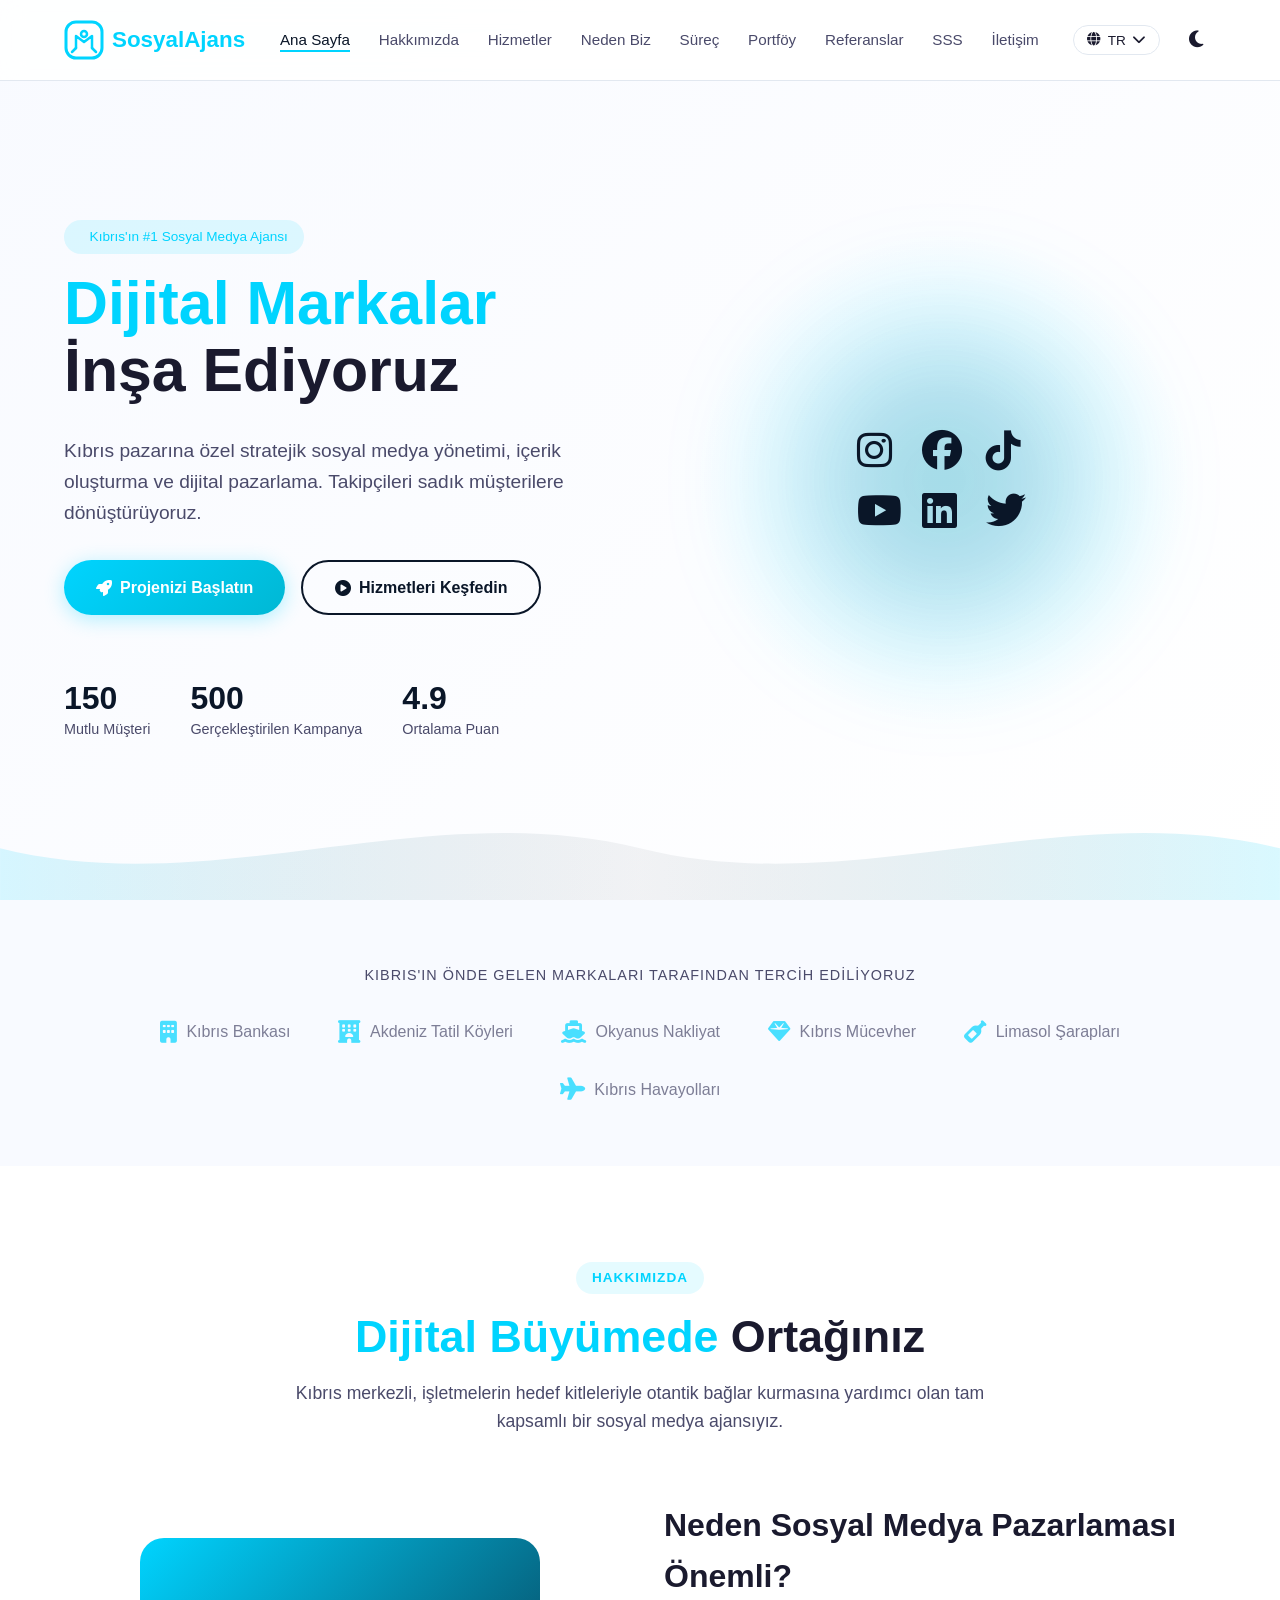
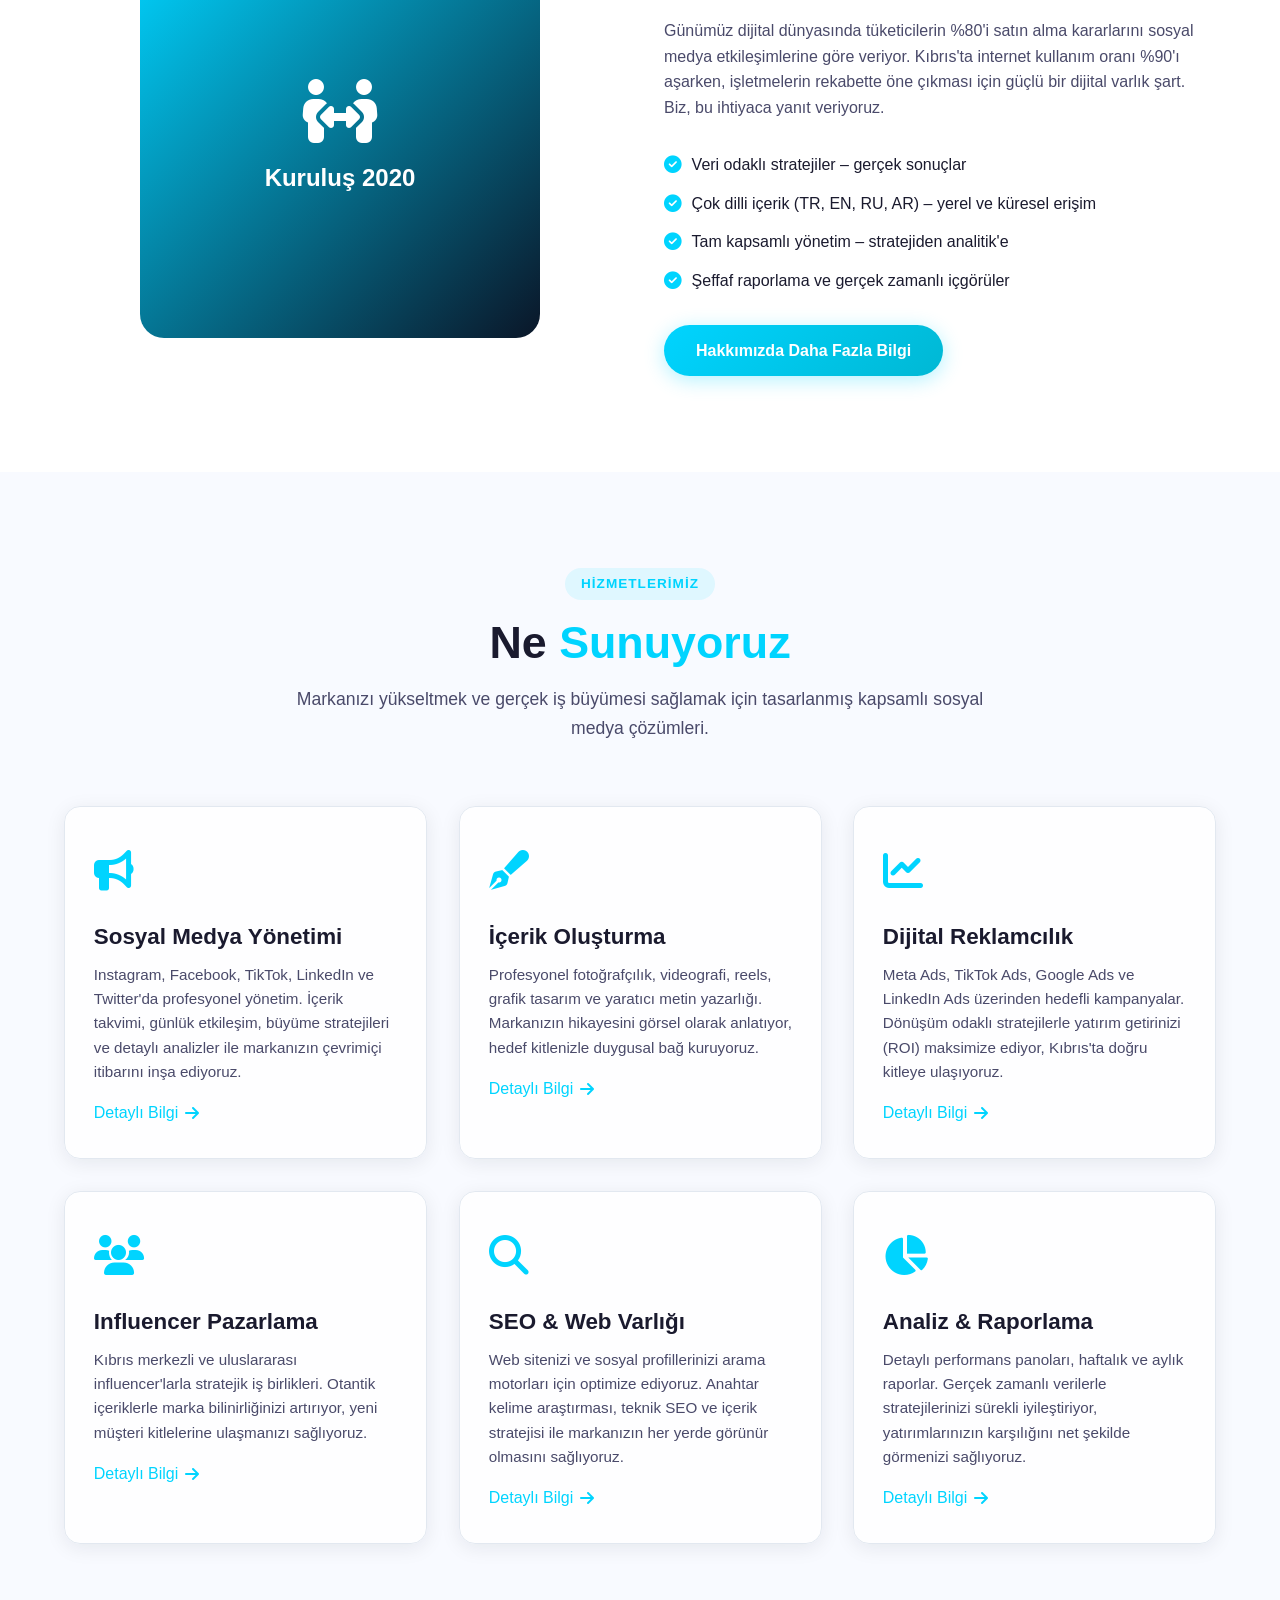
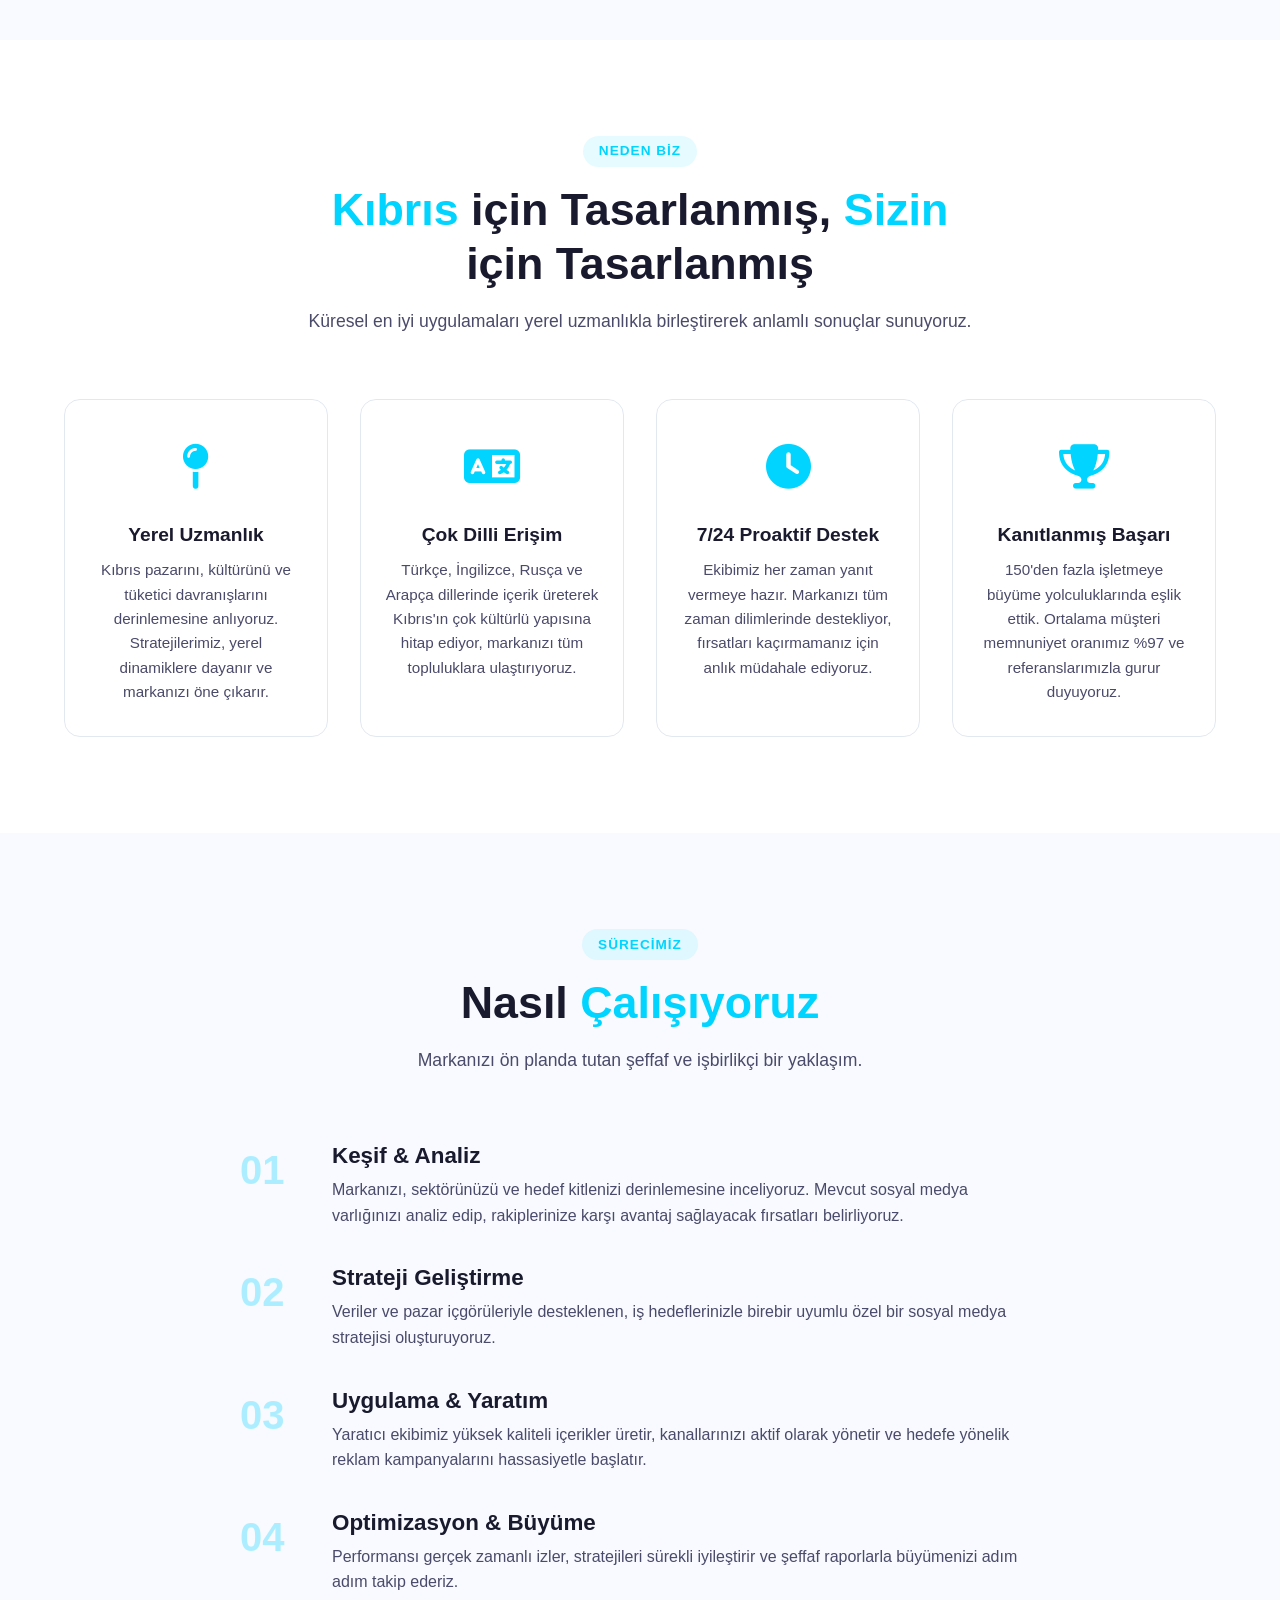
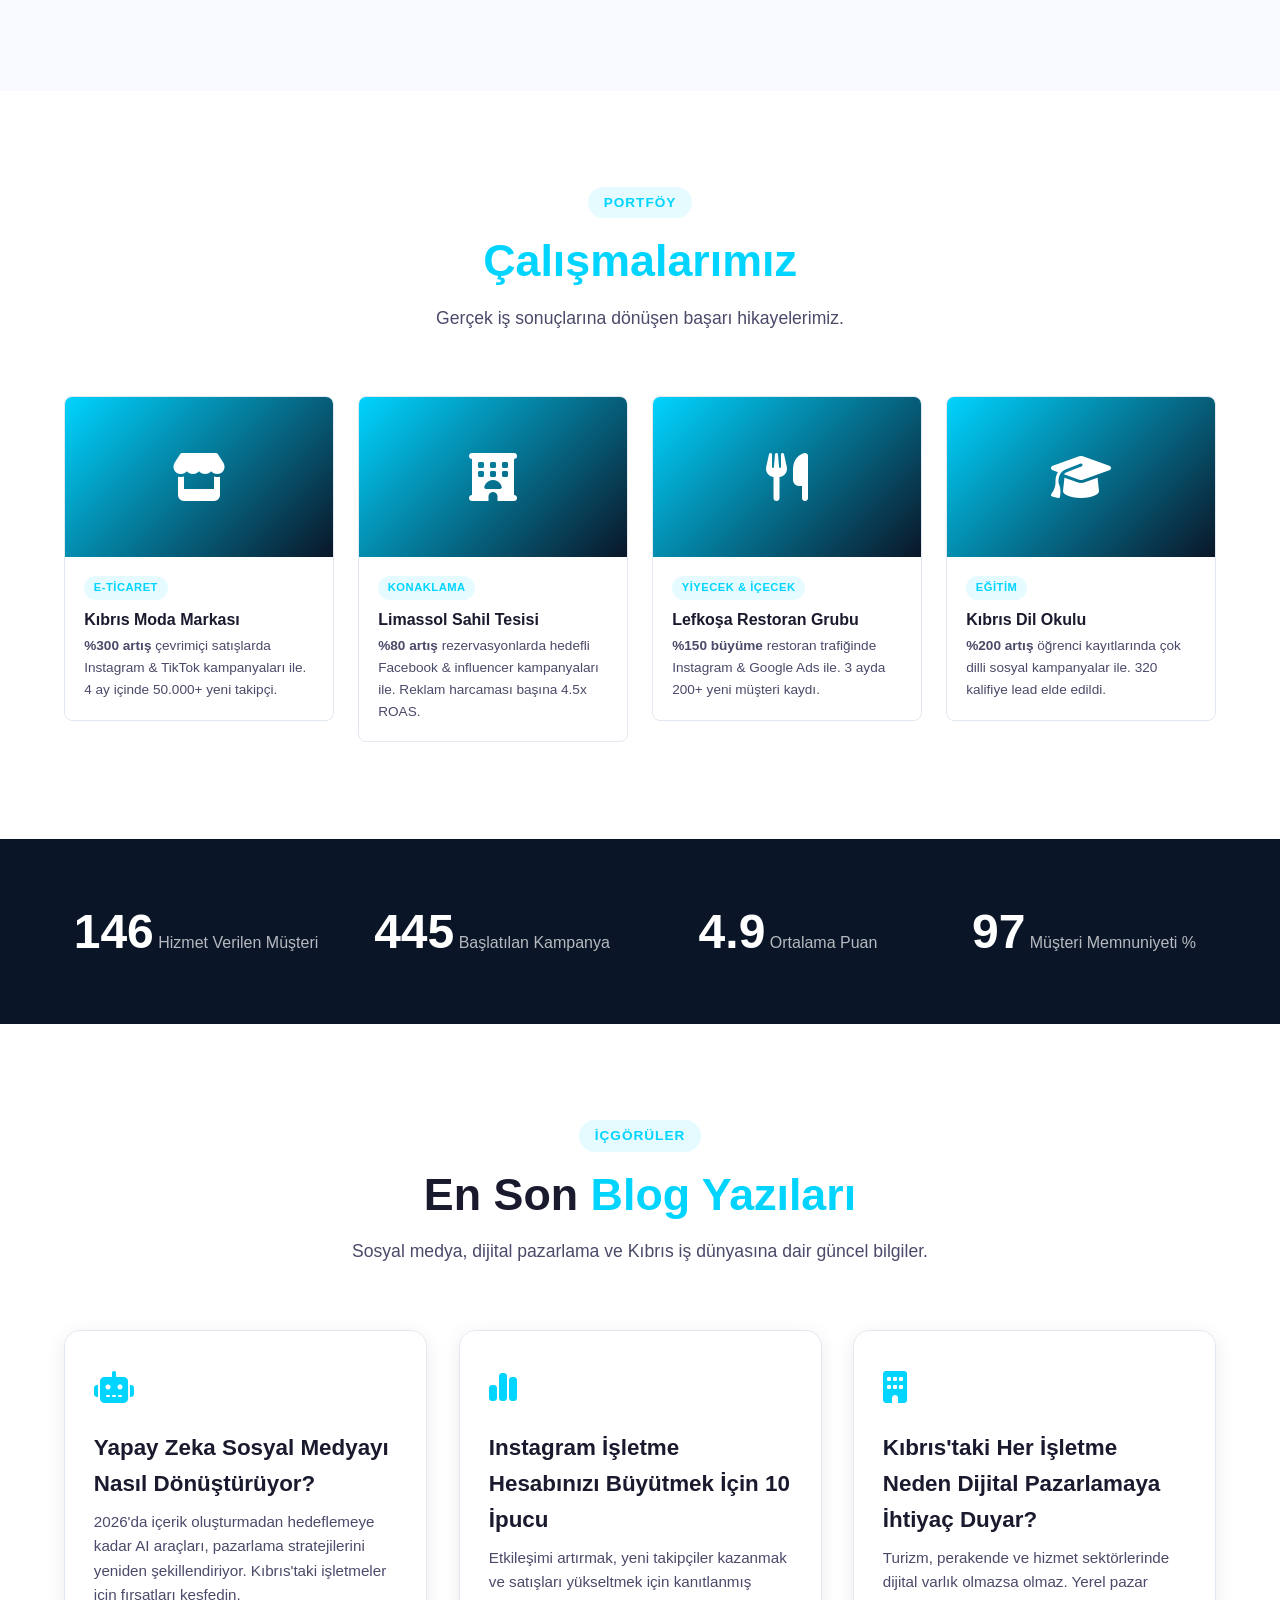
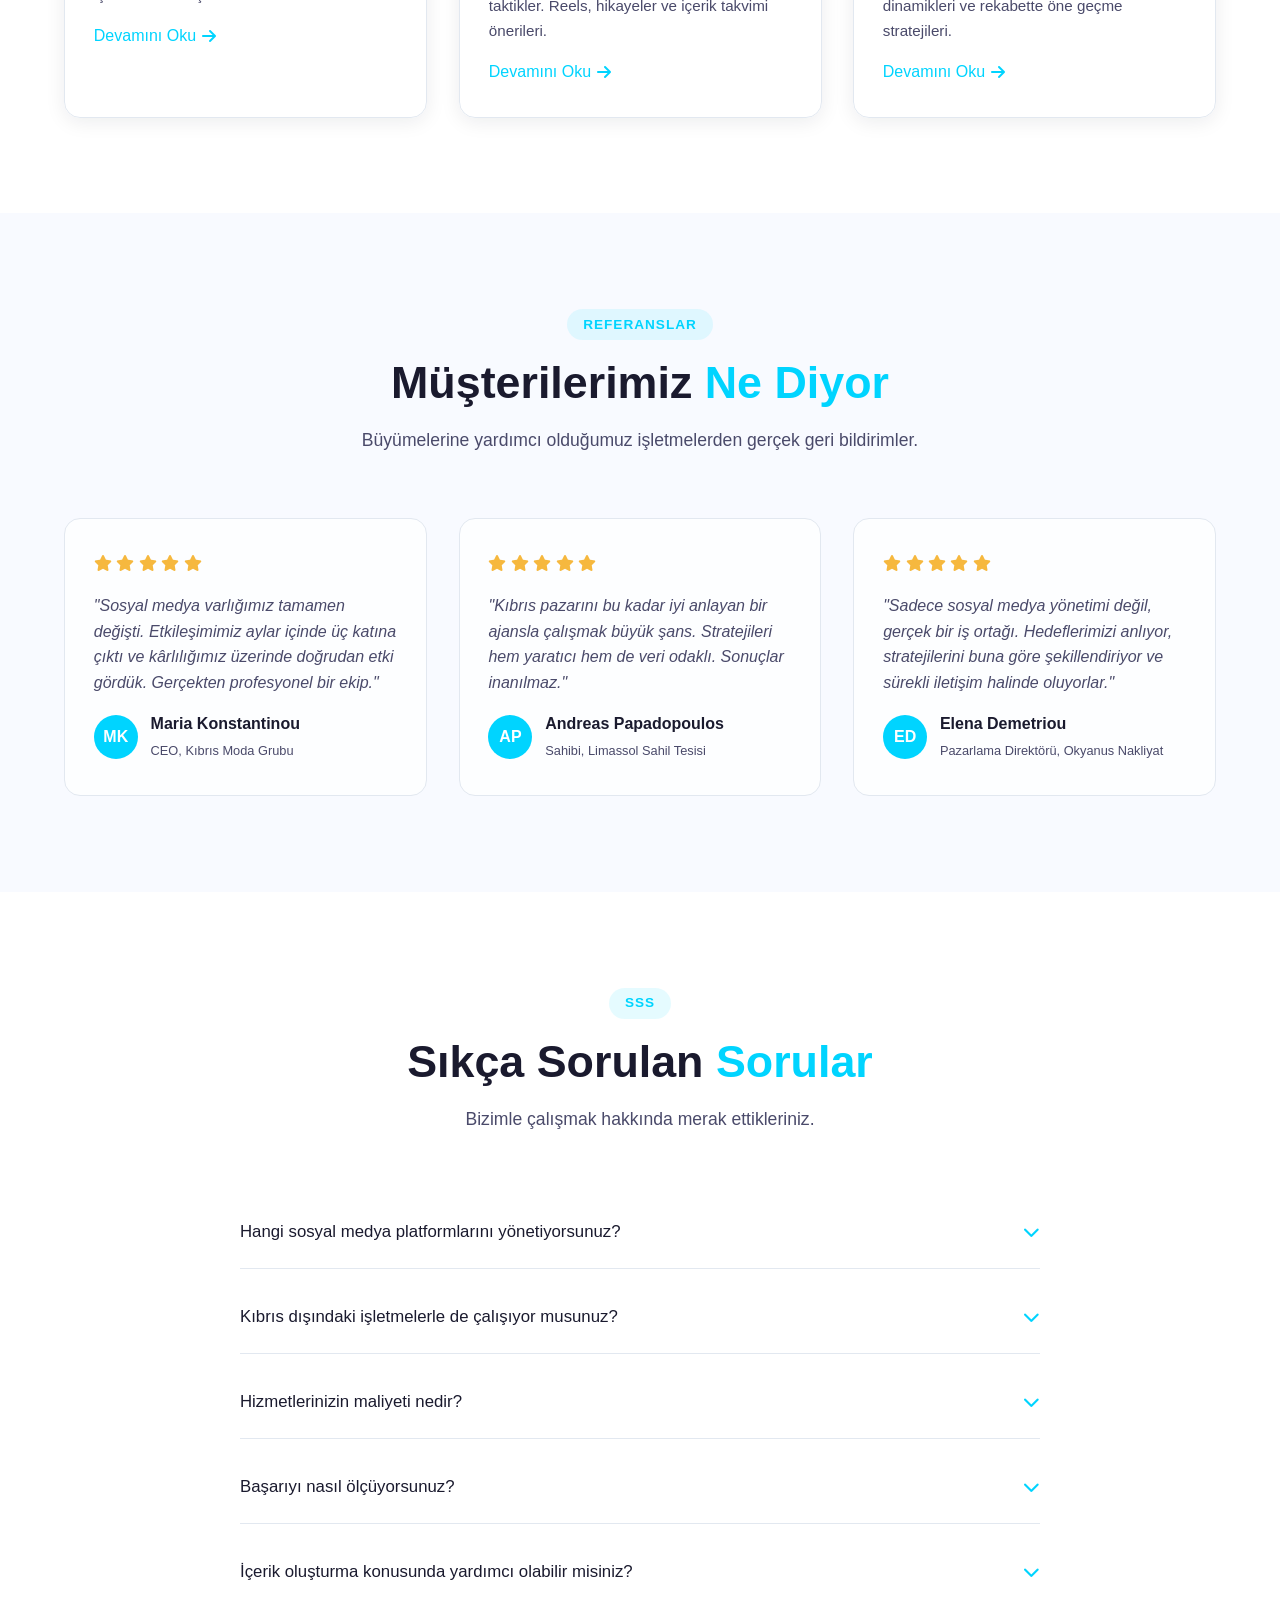
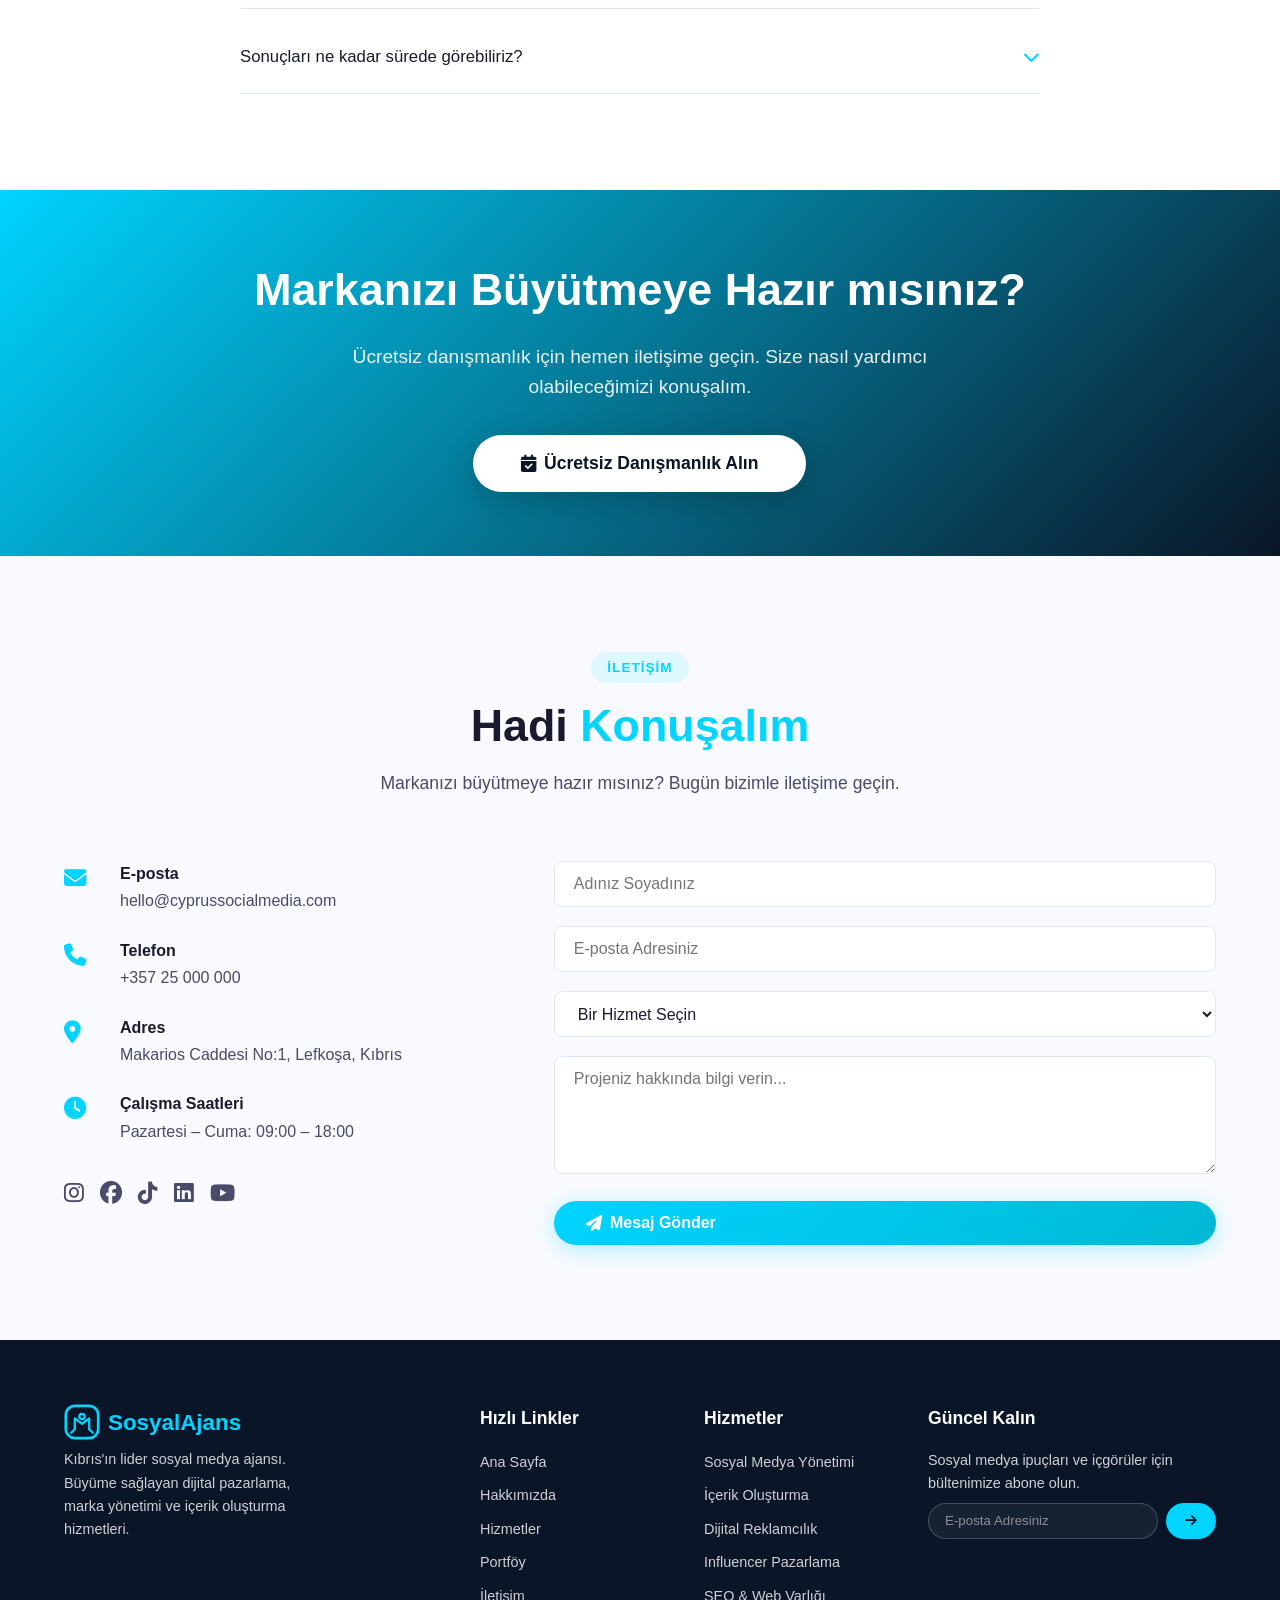
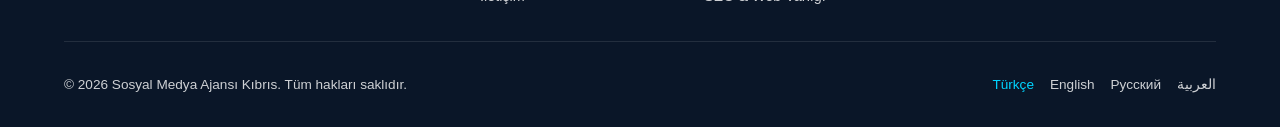
==== index.html @ d65f8348 "first commit" ====
<!DOCTYPE html>
<html lang="tr">

<head>
    <meta charset="UTF-8" />
    <meta name="viewport" content="width=device-width, initial-scale=1.0" />
    <title>Sosyal Medya Ajansı Kıbrıs | Dijital Pazarlama & Marka Yönetimi</title>
    <meta name="description"
        content="Kıbrıs'ın lider sosyal medya ajansı. Dijital pazarlama, marka yönetimi, içerik oluşturma ve sosyal medya yönetimi hizmetleriyle markanızı çevrimiçi büyütün." />
    <link rel="canonical" href="https://cyprussocialmedia.com/" />
    <link rel="alternate" hreflang="tr" href="https://cyprussocialmedia.com/" />
    <link rel="alternate" hreflang="en" href="https://cyprussocialmedia.com/en/" />
    <link rel="alternate" hreflang="ru" href="https://cyprussocialmedia.com/ru/" />
    <link rel="alternate" hreflang="ar" href="https://cyprussocialmedia.com/ar/" />
    <meta property="og:title" content="Sosyal Medya Ajansı Kıbrıs | Dijital Pazarlama & Marka Yönetimi" />
    <meta property="og:description"
        content="Kıbrıs'ın lider sosyal medya ajansı. Dijital pazarlama, marka yönetimi, içerik oluşturma ve sosyal medya yönetimi hizmetleri." />
    <meta property="og:type" content="website" />
    <meta name="robots" content="index, follow" />
    <link rel="icon" href="favicon.ico" type="image/x-icon" />

    <!-- Preload critical fonts -->
    <link rel="preload"
        href="https://fonts.googleapis.com/css2?family=Inter:opsz,wght@14..32,300;14..32,400;14..32,500;14..32,600;14..32,700;14..32,800&display=swap"
        as="style" />

    <!-- Critical inlined CSS (above‑the‑fold) -->
    <style>
        /* Critical styles for initial render */
        * {
            margin: 0;
            padding: 0;
            box-sizing: border-box;
        }

        html {
            scroll-behavior: smooth;
        }

        body {
            font-family: 'Inter', -apple-system, BlinkMacSystemFont, 'Segoe UI', Roboto, sans-serif;
            background-color: #ffffff;
            color: #1a1a2e;
            line-height: 1.6;
            transition: background-color 0.3s ease, color 0.3s ease;
        }

        .container {
            max-width: 1200px;
            margin: 0 auto;
            padding: 0 1.5rem;
        }

        .navbar {
            position: fixed;
            top: 0;
            left: 0;
            width: 100%;
            z-index: 1000;
            background: rgba(255, 255, 255, 0.85);
            backdrop-filter: blur(12px);
            -webkit-backdrop-filter: blur(12px);
            border-bottom: 1px solid #e2e8f0;
            transition: all 0.3s ease;
        }

        .navbar-container {
            display: flex;
            justify-content: space-between;
            align-items: center;
            height: 80px;
        }

        .logo {
            display: flex;
            align-items: center;
            gap: 0.5rem;
            font-weight: 700;
            font-size: 1.4rem;
            text-decoration: none;
            color: #0a1628;
        }

        .logo span {
            color: #00d4ff;
        }

        .sr-only {
            position: absolute;
            width: 1px;
            height: 1px;
            padding: 0;
            margin: -1px;
            overflow: hidden;
            clip: rect(0, 0, 0, 0);
            border: 0;
        }
    </style>

    <!-- Non‑critical CSS (loads asynchronously) -->
    <link rel="stylesheet" href="assets/css/variables.css" media="print" onload="this.media='all'" />
    <link rel="stylesheet" href="assets/css/style.css" media="print" onload="this.media='all'" />
    <link rel="stylesheet" href="assets/css/responsive.css" media="print" onload="this.media='all'" />
    <noscript>
        <link rel="stylesheet" href="assets/css/variables.css" />
        <link rel="stylesheet" href="assets/css/style.css" />
        <link rel="stylesheet" href="assets/css/responsive.css" />
    </noscript>

    <!-- Font Awesome 6 (non‑blocking) -->
    <link rel="stylesheet" href="https://cdnjs.cloudflare.com/ajax/libs/font-awesome/6.5.0/css/all.min.css"
        media="print" onload="this.media='all'" />
    <noscript>
        <link rel="stylesheet" href="https://cdnjs.cloudflare.com/ajax/libs/font-awesome/6.5.0/css/all.min.css" />
    </noscript>
</head>

<body>

    <!-- ===== NAVBAR ===== -->
    <header class="navbar" id="navbar" role="navigation" aria-label="Ana navigasyon">
        <div class="container navbar-container">
            <a href="/" class="logo" aria-label="Sosyal Medya Ajansı Kıbrıs">
                <svg width="40" height="40" viewBox="0 0 40 40" fill="none" xmlns="http://www.w3.org/2000/svg">
                    <rect x="2" y="2" width="36" height="36" rx="10" stroke="#00d4ff" stroke-width="3" />
                    <path d="M12 28V16L20 22L28 16V28" stroke="#00d4ff" stroke-width="2.5" stroke-linecap="round"
                        stroke-linejoin="round" />
                    <circle cx="20" cy="14" r="3" stroke="#00d4ff" stroke-width="2.5" />
                    <path d="M28 28L32 32M12 28L8 32" stroke="#00d4ff" stroke-width="2.5" stroke-linecap="round" />
                </svg>
                <span>Sosyal<span>Ajans</span></span>
            </a>

            <nav class="nav-menu" id="navMenu" aria-label="Ana menü">
                <ul class="nav-links">
                    <li><a href="#hero" class="active">Ana Sayfa</a></li>
                    <li><a href="#about">Hakkımızda</a></li>
                    <li><a href="#services">Hizmetler</a></li>
                    <li><a href="#why-us">Neden Biz</a></li>
                    <li><a href="#process">Süreç</a></li>
                    <li><a href="#portfolio">Portföy</a></li>
                    <li><a href="#testimonials">Referanslar</a></li>
                    <li><a href="#faq">SSS</a></li>
                    <li><a href="#contact">İletişim</a></li>
                </ul>
            </nav>

            <div class="nav-actions">
                <div class="lang-switcher">
                    <button class="lang-btn" id="langBtn" aria-label="Dili değiştir">
                        <i class="fas fa-globe"></i>
                        <span>TR</span>
                        <i class="fas fa-chevron-down"></i>
                        <span class="sr-only">Dili değiştir</span>
                    </button>
                    <ul class="lang-dropdown" id="langDropdown">
                        <li><a href="/" hreflang="tr" class="active-lang">Türkçe</a></li>
                        <li><a href="/en/" hreflang="en">English</a></li>
                        <li><a href="/ru/" hreflang="ru">Русский</a></li>
                        <li><a href="/ar/" hreflang="ar">العربية</a></li>
                    </ul>
                </div>

                <button class="theme-toggle" id="themeToggle" aria-label="Koyu/açık tema değiştir">
                    <i class="fas fa-moon"></i>
                    <span class="sr-only">Tema değiştir</span>
                </button>

                <!-- Mobile toggle with hidden accessible label -->
                <button class="mobile-toggle" id="mobileToggle" aria-label="Mobil menüyü aç/kapat"
                    aria-expanded="false">
                    <span class="bar"></span>
                    <span class="bar"></span>
                    <span class="bar"></span>
                    <span class="sr-only">Menü</span>
                    <span
                        style="position:absolute;width:1px;height:1px;padding:0;margin:-1px;overflow:hidden;clip:rect(0,0,0,0);border:0;">Menüyü
                        aç/kapat</span>
                </button>
            </div>
        </div>
    </header>

    <main>
        <!-- ===== HERO ===== -->
        <section id="hero" class="hero">
            <div class="container hero-container">
                <div class="hero-content">
                    <div class="hero-badge">
                        <i class="fas fa-sparkles"></i>
                        <span>Kıbrıs'ın #1 Sosyal Medya Ajansı</span>
                    </div>
                    <h1><span>Dijital Markalar</span> İnşa Ediyoruz</h1>
                    <p>Kıbrıs pazarına özel stratejik sosyal medya yönetimi, içerik oluşturma ve dijital pazarlama.
                        Takipçileri sadık müşterilere dönüştürüyoruz.</p>
                    <div class="hero-buttons">
                        <a href="#contact" class="btn btn-primary">
                            <i class="fas fa-rocket"></i> Projenizi Başlatın
                        </a>
                        <a href="#services" class="btn btn-outline">
                            <i class="fas fa-play-circle"></i> Hizmetleri Keşfedin
                        </a>
                    </div>
                    <div class="hero-stats">
                        <div class="hero-stat">
                            <span class="stat-number" data-target="150">0</span>
                            <span class="stat-label">Mutlu Müşteri</span>
                        </div>
                        <div class="hero-stat">
                            <span class="stat-number" data-target="500">0</span>
                            <span class="stat-label">Gerçekleştirilen Kampanya</span>
                        </div>
                        <div class="hero-stat">
                            <span class="stat-number" data-target="4.9">0</span>
                            <span class="stat-label">Ortalama Puan</span>
                        </div>
                    </div>
                </div>
                <div class="hero-visual">
                    <div class="hero-image-wrapper">
                        <div class="hero-image-placeholder">
                            <div class="hero-orb"></div>
                            <div class="hero-orb-secondary"></div>
                            <div class="hero-content-icons">
                                <i class="fab fa-instagram"></i>
                                <i class="fab fa-facebook"></i>
                                <i class="fab fa-tiktok"></i>
                                <i class="fab fa-youtube"></i>
                                <i class="fab fa-linkedin"></i>
                                <i class="fab fa-twitter"></i>
                            </div>
                        </div>
                    </div>
                </div>
            </div>
            <div class="hero-wave">
                <svg viewBox="0 0 1440 120" fill="none" xmlns="http://www.w3.org/2000/svg">
                    <path d="M0 60C240 120 480 0 720 60C960 120 1200 0 1440 60V120H0V60Z" fill="url(#heroWave)" />
                    <defs>
                        <linearGradient id="heroWave" x1="0" y1="0" x2="1" y2="0">
                            <stop offset="0%" stop-color="#00d4ff" stop-opacity="0.15" />
                            <stop offset="50%" stop-color="#0a1628" stop-opacity="0.05" />
                            <stop offset="100%" stop-color="#00d4ff" stop-opacity="0.15" />
                        </linearGradient>
                    </defs>
                </svg>
            </div>
        </section>

        <!-- ===== GÜVENİLİR MARKALAR ===== -->
        <section id="trusted" class="trusted">
            <div class="container">
                <p class="trusted-label">Kıbrıs'ın önde gelen markaları tarafından tercih ediliyoruz</p>
                <div class="trusted-grid">
                    <div class="trusted-item"><i class="fas fa-building"></i> <span>Kıbrıs Bankası</span></div>
                    <div class="trusted-item"><i class="fas fa-hotel"></i> <span>Akdeniz Tatil Köyleri</span></div>
                    <div class="trusted-item"><i class="fas fa-ship"></i> <span>Okyanus Nakliyat</span></div>
                    <div class="trusted-item"><i class="fas fa-gem"></i> <span>Kıbrıs Mücevher</span></div>
                    <div class="trusted-item"><i class="fas fa-wine-bottle"></i> <span>Limasol Şarapları</span></div>
                    <div class="trusted-item"><i class="fas fa-plane"></i> <span>Kıbrıs Havayolları</span></div>
                </div>
            </div>
        </section>

        <!-- ===== HAKKIMIZDA ===== -->
        <section id="about" class="about">
            <div class="container">
                <div class="section-header">
                    <span class="section-tag">Hakkımızda</span>
                    <h2><span>Dijital Büyümede</span> Ortağınız</h2>
                    <p>Kıbrıs merkezli, işletmelerin hedef kitleleriyle otantik bağlar kurmasına yardımcı olan tam
                        kapsamlı bir sosyal medya ajansıyız.</p>
                </div>
                <div class="about-grid">
                    <div class="about-image">
                        <div class="about-image-placeholder">
                            <i class="fas fa-people-arrows"></i>
                            <span>Kuruluş 2020</span>
                        </div>
                    </div>
                    <div class="about-content">
                        <h3>Neden Sosyal Medya Pazarlaması Önemli?</h3>
                        <p>Günümüz dijital dünyasında tüketicilerin %80'i satın alma kararlarını sosyal medya
                            etkileşimlerine göre veriyor. Kıbrıs'ta internet kullanım oranı %90'ı aşarken,
                            işletmelerin rekabette öne çıkması için güçlü bir dijital varlık şart. Biz, bu ihtiyaca
                            yanıt veriyoruz.</p>
                        <ul class="about-features">
                            <li><i class="fas fa-check-circle"></i> <span>Veri odaklı stratejiler – gerçek
                                    sonuçlar</span></li>
                            <li><i class="fas fa-check-circle"></i> <span>Çok dilli içerik (TR, EN, RU, AR) – yerel
                                    ve küresel erişim</span></li>
                            <li><i class="fas fa-check-circle"></i> <span>Tam kapsamlı yönetim – stratejiden
                                    analitik'e</span></li>
                            <li><i class="fas fa-check-circle"></i> <span>Şeffaf raporlama ve gerçek zamanlı
                                    içgörüler</span></li>
                        </ul>
                        <a href="#contact" class="btn btn-primary">Hakkımızda Daha Fazla Bilgi</a>
                    </div>
                </div>
            </div>
        </section>

        <!-- ===== HİZMETLER ===== -->
        <section id="services" class="services">
            <div class="container">
                <div class="section-header">
                    <span class="section-tag">Hizmetlerimiz</span>
                    <h2>Ne <span>Sunuyoruz</span></h2>
                    <p>Markanızı yükseltmek ve gerçek iş büyümesi sağlamak için tasarlanmış kapsamlı sosyal medya
                        çözümleri.</p>
                </div>
                <div class="services-grid">
                    <div class="service-card">
                        <div class="service-icon"><i class="fas fa-bullhorn"></i></div>
                        <h3>Sosyal Medya Yönetimi</h3>
                        <p>Instagram, Facebook, TikTok, LinkedIn ve Twitter'da profesyonel yönetim. İçerik takvimi,
                            günlük etkileşim, büyüme stratejileri ve detaylı analizler ile markanızın çevrimiçi
                            itibarını inşa ediyoruz.</p>
                        <a href="#contact" class="service-link">Detaylı Bilgi <i class="fas fa-arrow-right"></i></a>
                    </div>
                    <div class="service-card">
                        <div class="service-icon"><i class="fas fa-pen-fancy"></i></div>
                        <h3>İçerik Oluşturma</h3>
                        <p>Profesyonel fotoğrafçılık, videografi, reels, grafik tasarım ve yaratıcı metin yazarlığı.
                            Markanızın hikayesini görsel olarak anlatıyor, hedef kitlenizle duygusal bağ kuruyoruz.</p>
                        <a href="#contact" class="service-link">Detaylı Bilgi <i class="fas fa-arrow-right"></i></a>
                    </div>
                    <div class="service-card">
                        <div class="service-icon"><i class="fas fa-chart-line"></i></div>
                        <h3>Dijital Reklamcılık</h3>
                        <p>Meta Ads, TikTok Ads, Google Ads ve LinkedIn Ads üzerinden hedefli kampanyalar. Dönüşüm
                            odaklı stratejilerle yatırım getirinizi (ROI) maksimize ediyor, Kıbrıs'ta doğru kitleye
                            ulaşıyoruz.</p>
                        <a href="#contact" class="service-link">Detaylı Bilgi <i class="fas fa-arrow-right"></i></a>
                    </div>
                    <div class="service-card">
                        <div class="service-icon"><i class="fas fa-users"></i></div>
                        <h3>Influencer Pazarlama</h3>
                        <p>Kıbrıs merkezli ve uluslararası influencer'larla stratejik iş birlikleri. Otantik
                            içeriklerle marka bilinirliğinizi artırıyor, yeni müşteri kitlelerine ulaşmanızı
                            sağlıyoruz.</p>
                        <a href="#contact" class="service-link">Detaylı Bilgi <i class="fas fa-arrow-right"></i></a>
                    </div>
                    <div class="service-card">
                        <div class="service-icon"><i class="fas fa-search"></i></div>
                        <h3>SEO & Web Varlığı</h3>
                        <p>Web sitenizi ve sosyal profillerinizi arama motorları için optimize ediyoruz. Anahtar
                            kelime araştırması, teknik SEO ve içerik stratejisi ile markanızın her yerde görünür
                            olmasını sağlıyoruz.</p>
                        <a href="#contact" class="service-link">Detaylı Bilgi <i class="fas fa-arrow-right"></i></a>
                    </div>
                    <div class="service-card">
                        <div class="service-icon"><i class="fas fa-chart-pie"></i></div>
                        <h3>Analiz & Raporlama</h3>
                        <p>Detaylı performans panoları, haftalık ve aylık raporlar. Gerçek zamanlı verilerle
                            stratejilerinizi sürekli iyileştiriyor, yatırımlarınızın karşılığını net şekilde
                            görmenizi sağlıyoruz.</p>
                        <a href="#contact" class="service-link">Detaylı Bilgi <i class="fas fa-arrow-right"></i></a>
                    </div>
                </div>
            </div>
        </section>

        <!-- ===== NEDEN BİZ ===== -->
        <section id="why-us" class="why-us">
            <div class="container">
                <div class="section-header">
                    <span class="section-tag">Neden Biz</span>
                    <h2><span>Kıbrıs</span> için Tasarlanmış, <span>Sizin</span> için Tasarlanmış</h2>
                    <p>Küresel en iyi uygulamaları yerel uzmanlıkla birleştirerek anlamlı sonuçlar sunuyoruz.</p>
                </div>
                <div class="why-grid">
                    <div class="why-card">
                        <div class="why-icon"><i class="fas fa-map-pin"></i></div>
                        <h3>Yerel Uzmanlık</h3>
                        <p>Kıbrıs pazarını, kültürünü ve tüketici davranışlarını derinlemesine anlıyoruz.
                            Stratejilerimiz, yerel dinamiklere dayanır ve markanızı öne çıkarır.</p>
                    </div>
                    <div class="why-card">
                        <div class="why-icon"><i class="fas fa-language"></i></div>
                        <h3>Çok Dilli Erişim</h3>
                        <p>Türkçe, İngilizce, Rusça ve Arapça dillerinde içerik üreterek Kıbrıs'ın çok kültürlü
                            yapısına hitap ediyor, markanızı tüm topluluklara ulaştırıyoruz.</p>
                    </div>
                    <div class="why-card">
                        <div class="why-icon"><i class="fas fa-clock"></i></div>
                        <h3>7/24 Proaktif Destek</h3>
                        <p>Ekibimiz her zaman yanıt vermeye hazır. Markanızı tüm zaman dilimlerinde destekliyor,
                            fırsatları kaçırmamanız için anlık müdahale ediyoruz.</p>
                    </div>
                    <div class="why-card">
                        <div class="why-icon"><i class="fas fa-trophy"></i></div>
                        <h3>Kanıtlanmış Başarı</h3>
                        <p>150'den fazla işletmeye büyüme yolculuklarında eşlik ettik. Ortalama müşteri
                            memnuniyet oranımız %97 ve referanslarımızla gurur duyuyoruz.</p>
                    </div>
                </div>
            </div>
        </section>

        <!-- ===== SÜREÇ ===== -->
        <section id="process" class="process">
            <div class="container">
                <div class="section-header">
                    <span class="section-tag">Sürecimiz</span>
                    <h2>Nasıl <span>Çalışıyoruz</span></h2>
                    <p>Markanızı ön planda tutan şeffaf ve işbirlikçi bir yaklaşım.</p>
                </div>
                <div class="process-steps">
                    <div class="process-step">
                        <div class="step-number">01</div>
                        <div class="step-content">
                            <h3>Keşif & Analiz</h3>
                            <p>Markanızı, sektörünüzü ve hedef kitlenizi derinlemesine inceliyoruz. Mevcut sosyal
                                medya varlığınızı analiz edip, rakiplerinize karşı avantaj sağlayacak fırsatları
                                belirliyoruz.</p>
                        </div>
                    </div>
                    <div class="process-step">
                        <div class="step-number">02</div>
                        <div class="step-content">
                            <h3>Strateji Geliştirme</h3>
                            <p>Veriler ve pazar içgörüleriyle desteklenen, iş hedeflerinizle birebir uyumlu özel bir
                                sosyal medya stratejisi oluşturuyoruz.</p>
                        </div>
                    </div>
                    <div class="process-step">
                        <div class="step-number">03</div>
                        <div class="step-content">
                            <h3>Uygulama & Yaratım</h3>
                            <p>Yaratıcı ekibimiz yüksek kaliteli içerikler üretir, kanallarınızı aktif olarak
                                yönetir ve hedefe yönelik reklam kampanyalarını hassasiyetle başlatır.</p>
                        </div>
                    </div>
                    <div class="process-step">
                        <div class="step-number">04</div>
                        <div class="step-content">
                            <h3>Optimizasyon & Büyüme</h3>
                            <p>Performansı gerçek zamanlı izler, stratejileri sürekli iyileştirir ve şeffaf
                                raporlarla büyümenizi adım adım takip ederiz.</p>
                        </div>
                    </div>
                </div>
            </div>
        </section>

        <!-- ===== PORTFÖY / VAKA ÇALIŞMALARI ===== -->
        <section id="portfolio" class="portfolio">
            <div class="container">
                <div class="section-header">
                    <span class="section-tag">Portföy</span>
                    <h2><span>Çalışmalarımız</span></h2>
                    <p>Gerçek iş sonuçlarına dönüşen başarı hikayelerimiz.</p>
                </div>
                <div class="portfolio-grid">
                    <div class="portfolio-item">
                        <div class="portfolio-card">
                            <div class="portfolio-image"><i class="fas fa-store"></i></div>
                            <div class="portfolio-info">
                                <span class="portfolio-tag">E-ticaret</span>
                                <h3>Kıbrıs Moda Markası</h3>
                                <p><strong>%300 artış</strong> çevrimiçi satışlarda Instagram & TikTok kampanyaları
                                    ile. 4 ay içinde 50.000+ yeni takipçi.</p>
                            </div>
                        </div>
                    </div>
                    <div class="portfolio-item">
                        <div class="portfolio-card">
                            <div class="portfolio-image"><i class="fas fa-hotel"></i></div>
                            <div class="portfolio-info">
                                <span class="portfolio-tag">Konaklama</span>
                                <h3>Limassol Sahil Tesisi</h3>
                                <p><strong>%80 artış</strong> rezervasyonlarda hedefli Facebook & influencer
                                    kampanyaları ile. Reklam harcaması başına 4.5x ROAS.</p>
                            </div>
                        </div>
                    </div>
                    <div class="portfolio-item">
                        <div class="portfolio-card">
                            <div class="portfolio-image"><i class="fas fa-utensils"></i></div>
                            <div class="portfolio-info">
                                <span class="portfolio-tag">Yiyecek & İçecek</span>
                                <h3>Lefkoşa Restoran Grubu</h3>
                                <p><strong>%150 büyüme</strong> restoran trafiğinde Instagram & Google Ads ile. 3
                                    ayda 200+ yeni müşteri kaydı.</p>
                            </div>
                        </div>
                    </div>
                    <div class="portfolio-item">
                        <div class="portfolio-card">
                            <div class="portfolio-image"><i class="fas fa-graduation-cap"></i></div>
                            <div class="portfolio-info">
                                <span class="portfolio-tag">Eğitim</span>
                                <h3>Kıbrıs Dil Okulu</h3>
                                <p><strong>%200 artış</strong> öğrenci kayıtlarında çok dilli sosyal kampanyalar ile.
                                    320 kalifiye lead elde edildi.</p>
                            </div>
                        </div>
                    </div>
                </div>
            </div>
        </section>

        <!-- ===== İSTATİSTİKLER ===== -->
        <section id="statistics" class="statistics">
            <div class="container">
                <div class="stats-grid">
                    <div class="stat-item">
                        <span class="stat-number" data-target="150">0</span>
                        <span class="stat-label">Hizmet Verilen Müşteri</span>
                    </div>
                    <div class="stat-item">
                        <span class="stat-number" data-target="500">0</span>
                        <span class="stat-label">Başlatılan Kampanya</span>
                    </div>
                    <div class="stat-item">
                        <span class="stat-number" data-target="4.9">0</span>
                        <span class="stat-label">Ortalama Puan</span>
                    </div>
                    <div class="stat-item">
                        <span class="stat-number" data-target="97">0</span>
                        <span class="stat-label">Müşteri Memnuniyeti %</span>
                    </div>
                </div>
            </div>
        </section>

        <!-- ===== EN SON İÇGÖRÜLER (Blog Ön İzleme) ===== -->
        <section id="insights" class="services" style="background: var(--color-bg);">
            <div class="container">
                <div class="section-header">
                    <span class="section-tag">İçgörüler</span>
                    <h2>En Son <span>Blog Yazıları</span></h2>
                    <p>Sosyal medya, dijital pazarlama ve Kıbrıs iş dünyasına dair güncel bilgiler.</p>
                </div>
                <div class="services-grid">
                    <div class="service-card">
                        <div class="service-icon" style="font-size: 2rem;"><i class="fas fa-robot"></i></div>
                        <h3>Yapay Zeka Sosyal Medyayı Nasıl Dönüştürüyor?</h3>
                        <p>2026'da içerik oluşturmadan hedeflemeye kadar AI araçları, pazarlama stratejilerini
                            yeniden şekillendiriyor. Kıbrıs'taki işletmeler için fırsatları keşfedin.</p>
                        <a href="#" class="service-link">Devamını Oku <i class="fas fa-arrow-right"></i></a>
                    </div>
                    <div class="service-card">
                        <div class="service-icon" style="font-size: 2rem;"><i class="fas fa-chart-simple"></i></div>
                        <h3>Instagram İşletme Hesabınızı Büyütmek İçin 10 İpucu</h3>
                        <p>Etkileşimi artırmak, yeni takipçiler kazanmak ve satışları yükseltmek için kanıtlanmış
                            taktikler. Reels, hikayeler ve içerik takvimi önerileri.</p>
                        <a href="#" class="service-link">Devamını Oku <i class="fas fa-arrow-right"></i></a>
                    </div>
                    <div class="service-card">
                        <div class="service-icon" style="font-size: 2rem;"><i class="fas fa-building"></i></div>
                        <h3>Kıbrıs'taki Her İşletme Neden Dijital Pazarlamaya İhtiyaç Duyar?</h3>
                        <p>Turizm, perakende ve hizmet sektörlerinde dijital varlık olmazsa olmaz. Yerel pazar
                            dinamikleri ve rekabette öne geçme stratejileri.</p>
                        <a href="#" class="service-link">Devamını Oku <i class="fas fa-arrow-right"></i></a>
                    </div>
                </div>
            </div>
        </section>

        <!-- ===== REFERANSLAR ===== -->
        <section id="testimonials" class="testimonials">
            <div class="container">
                <div class="section-header">
                    <span class="section-tag">Referanslar</span>
                    <h2>Müşterilerimiz <span>Ne Diyor</span></h2>
                    <p>Büyümelerine yardımcı olduğumuz işletmelerden gerçek geri bildirimler.</p>
                </div>
                <div class="testimonials-grid">
                    <div class="testimonial-card">
                        <div class="testimonial-stars">
                            <i class="fas fa-star"></i>
                            <i class="fas fa-star"></i>
                            <i class="fas fa-star"></i>
                            <i class="fas fa-star"></i>
                            <i class="fas fa-star"></i>
                        </div>
                        <p>"Sosyal medya varlığımız tamamen değişti. Etkileşimimiz aylar içinde üç katına çıktı ve
                            kârlılığımız üzerinde doğrudan etki gördük. Gerçekten profesyonel bir ekip."</p>
                        <div class="testimonial-author">
                            <div class="author-avatar">MK</div>
                            <div>
                                <span class="author-name">Maria Konstantinou</span>
                                <span class="author-title">CEO, Kıbrıs Moda Grubu</span>
                            </div>
                        </div>
                    </div>
                    <div class="testimonial-card">
                        <div class="testimonial-stars">
                            <i class="fas fa-star"></i>
                            <i class="fas fa-star"></i>
                            <i class="fas fa-star"></i>
                            <i class="fas fa-star"></i>
                            <i class="fas fa-star"></i>
                        </div>
                        <p>"Kıbrıs pazarını bu kadar iyi anlayan bir ajansla çalışmak büyük şans. Stratejileri hem
                            yaratıcı hem de veri odaklı. Sonuçlar inanılmaz."</p>
                        <div class="testimonial-author">
                            <div class="author-avatar">AP</div>
                            <div>
                                <span class="author-name">Andreas Papadopoulos</span>
                                <span class="author-title">Sahibi, Limassol Sahil Tesisi</span>
                            </div>
                        </div>
                    </div>
                    <div class="testimonial-card">
                        <div class="testimonial-stars">
                            <i class="fas fa-star"></i>
                            <i class="fas fa-star"></i>
                            <i class="fas fa-star"></i>
                            <i class="fas fa-star"></i>
                            <i class="fas fa-star"></i>
                        </div>
                        <p>"Sadece sosyal medya yönetimi değil, gerçek bir iş ortağı. Hedeflerimizi anlıyor,
                            stratejilerini buna göre şekillendiriyor ve sürekli iletişim halinde oluyorlar."</p>
                        <div class="testimonial-author">
                            <div class="author-avatar">ED</div>
                            <div>
                                <span class="author-name">Elena Demetriou</span>
                                <span class="author-title">Pazarlama Direktörü, Okyanus Nakliyat</span>
                            </div>
                        </div>
                    </div>
                </div>
            </div>
        </section>

        <!-- ===== SSS ===== -->
        <section id="faq" class="faq">
            <div class="container">
                <div class="section-header">
                    <span class="section-tag">SSS</span>
                    <h2>Sıkça Sorulan <span>Sorular</span></h2>
                    <p>Bizimle çalışmak hakkında merak ettikleriniz.</p>
                </div>
                <div class="faq-grid">
                    <div class="faq-item">
                        <button class="faq-question" aria-expanded="false">
                            <span>Hangi sosyal medya platformlarını yönetiyorsunuz?</span>
                            <i class="fas fa-chevron-down"></i>
                        </button>
                        <div class="faq-answer">
                            <p>Instagram, Facebook, TikTok, LinkedIn, YouTube ve Twitter dahil tüm büyük
                                platformları yönetiyoruz. Yaklaşımımızı hedef kitlenize ve hedeflerinize göre her
                                platforma özel olarak uyarlıyoruz.</p>
                        </div>
                    </div>
                    <div class="faq-item">
                        <button class="faq-question" aria-expanded="false">
                            <span>Kıbrıs dışındaki işletmelerle de çalışıyor musunuz?</span>
                            <i class="fas fa-chevron-down"></i>
                        </button>
                        <div class="faq-answer">
                            <p>Evet, uluslararası müşterilerle de çalışıyoruz. Ekibimiz Avrupa, Orta Doğu ve
                                ötesinde kampanyalar yürütme deneyimine sahiptir. Çok dilli destek ve
                                yerelleştirilmiş stratejiler sunuyoruz.</p>
                        </div>
                    </div>
                    <div class="faq-item">
                        <button class="faq-question" aria-expanded="false">
                            <span>Hizmetlerinizin maliyeti nedir?</span>
                            <i class="fas fa-chevron-down"></i>
                        </button>
                        <div class="faq-answer">
                            <p>İşletmenizin boyutuna ve hedeflerinize göre özel olarak uyarlanmış esnek
                                fiyatlandırma paketleri sunuyoruz. Aylık yönetim planlarından proje bazlı
                                kampanyalara kadar bütçenize uygun bir çözüm bulacağız. Ücretsiz teklif için
                                bizimle iletişime geçin.</p>
                        </div>
                    </div>
                    <div class="faq-item">
                        <button class="faq-question" aria-expanded="false">
                            <span>Başarıyı nasıl ölçüyorsunuz?</span>
                            <i class="fas fa-chevron-down"></i>
                        </button>
                        <div class="faq-answer">
                            <p>Etkileşim, erişim, dönüşüm, yatırım getirisi (ROI) ve marka duyarlılığı gibi temel
                                performans göstergelerini takip ediyoruz. Aylık raporlarla ilerlemenizi net şekilde
                                gösteriyoruz.</p>
                        </div>
                    </div>
                    <div class="faq-item">
                        <button class="faq-question" aria-expanded="false">
                            <span>İçerik oluşturma konusunda yardımcı olabilir misiniz?</span>
                            <i class="fas fa-chevron-down"></i>
                        </button>
                        <div class="faq-answer">
                            <p>Kesinlikle. Fotoğraf, video, grafik ve metin üreten özel bir yaratıcı ekibimiz var.
                                Konsept geliştirmeden final üretime kadar tüm süreci yönetiyoruz.</p>
                        </div>
                    </div>
                    <div class="faq-item">
                        <button class="faq-question" aria-expanded="false">
                            <span>Sonuçları ne kadar sürede görebiliriz?</span>
                            <i class="fas fa-chevron-down"></i>
                        </button>
                        <div class="faq-answer">
                            <p>Sonuçlar hedeflerinize bağlı olarak değişir, ancak çoğu müşteri 4-6 hafta içinde
                                ilk iyileşmeleri görür. Sürdürülebilir, uzun vadeli büyümeye ve ölçülebilir
                                kilometre taşlarına odaklanıyoruz.</p>
                        </div>
                    </div>
                </div>
            </div>
        </section>

        <!-- ===== HAREKETE GEÇİRİCİ (CTA) ===== -->
        <section
            style="padding: 4rem 0; background: linear-gradient(135deg, var(--color-secondary), var(--color-primary)); color: #fff; text-align: center;">
            <div class="container">
                <h2 style="font-size: 2.8rem; font-weight: 800; margin-bottom: 1rem;">Markanızı Büyütmeye Hazır
                    mısınız?</h2>
                <p style="font-size: 1.2rem; opacity: 0.9; max-width: 600px; margin: 0 auto 2rem;">Ücretsiz
                    danışmanlık için hemen iletişime geçin. Size nasıl yardımcı olabileceğimizi konuşalım.</p>
                <a href="#contact" class="btn"
                    style="background: #fff; color: var(--color-primary); padding: 0.9rem 3rem; border-radius: 50px; font-weight: 700; font-size: 1.1rem; box-shadow: 0 8px 30px rgba(0,0,0,0.2);">
                    <i class="fas fa-calendar-check"></i> Ücretsiz Danışmanlık Alın
                </a>
            </div>
        </section>

        <!-- ===== İLETİŞİM ===== -->
        <section id="contact" class="contact">
            <div class="container">
                <div class="section-header">
                    <span class="section-tag">İletişim</span>
                    <h2>Hadi <span>Konuşalım</span></h2>
                    <p>Markanızı büyütmeye hazır mısınız? Bugün bizimle iletişime geçin.</p>
                </div>
                <div class="contact-grid">
                    <div class="contact-info">
                        <div class="contact-item">
                            <div class="contact-icon"><i class="fas fa-envelope"></i></div>
                            <div>
                                <h3>E-posta</h3>
                                <a href="mailto:hello@cyprussocialmedia.com">hello@cyprussocialmedia.com</a>
                            </div>
                        </div>
                        <div class="contact-item">
                            <div class="contact-icon"><i class="fas fa-phone"></i></div>
                            <div>
                                <h3>Telefon</h3>
                                <a href="tel:+35725000000">+357 25 000 000</a>
                            </div>
                        </div>
                        <div class="contact-item">
                            <div class="contact-icon"><i class="fas fa-map-marker-alt"></i></div>
                            <div>
                                <h3>Adres</h3>
                                <p>Makarios Caddesi No:1, Lefkoşa, Kıbrıs</p>
                            </div>
                        </div>
                        <div class="contact-item">
                            <div class="contact-icon"><i class="fas fa-clock"></i></div>
                            <div>
                                <h3>Çalışma Saatleri</h3>
                                <p>Pazartesi – Cuma: 09:00 – 18:00</p>
                            </div>
                        </div>
                        <div class="contact-social">
                            <a href="#" aria-label="Instagram"><i class="fab fa-instagram"></i></a>
                            <a href="#" aria-label="Facebook"><i class="fab fa-facebook"></i></a>
                            <a href="#" aria-label="TikTok"><i class="fab fa-tiktok"></i></a>
                            <a href="#" aria-label="LinkedIn"><i class="fab fa-linkedin"></i></a>
                            <a href="#" aria-label="YouTube"><i class="fab fa-youtube"></i></a>
                        </div>
                    </div>
                    <form class="contact-form" id="contactForm" novalidate>
                        <div class="form-group">
                            <label for="contactName" class="sr-only">Adınız Soyadınız</label>
                            <input type="text" id="contactName" placeholder="Adınız Soyadınız" required />
                        </div>
                        <div class="form-group">
                            <label for="contactEmail" class="sr-only">E-posta Adresiniz</label>
                            <input type="email" id="contactEmail" placeholder="E-posta Adresiniz" required />
                        </div>
                        <div class="form-group">
                            <label for="contactService" class="sr-only">Bir Hizmet Seçin</label>
                            <select id="contactService" required>
                                <option value="">Bir Hizmet Seçin</option>
                                <option value="social">Sosyal Medya Yönetimi</option>
                                <option value="content">İçerik Oluşturma</option>
                                <option value="ads">Dijital Reklamcılık</option>
                                <option value="influencer">Influencer Pazarlama</option>
                                <option value="seo">SEO & Web Varlığı</option>
                                <option value="analytics">Analiz & Raporlama</option>
                                <option value="other">Diğer</option>
                            </select>
                        </div>
                        <div class="form-group">
                            <label for="contactMessage" class="sr-only">Projeniz hakkında bilgi verin</label>
                            <textarea id="contactMessage" rows="5" placeholder="Projeniz hakkında bilgi verin..."
                                required></textarea>
                        </div>
                        <button type="submit" class="btn btn-primary">
                            <i class="fas fa-paper-plane"></i> Mesaj Gönder
                        </button>
                    </form>
                </div>
            </div>
        </section>
    </main>

    <!-- ===== FOOTER ===== -->
    <footer class="footer">
        <div class="container">
            <div class="footer-grid">
                <div class="footer-brand">
                    <a href="/" class="logo">
                        <svg width="36" height="36" viewBox="0 0 40 40" fill="none" xmlns="http://www.w3.org/2000/svg">
                            <rect x="2" y="2" width="36" height="36" rx="10" stroke="#00d4ff" stroke-width="3" />
                            <path d="M12 28V16L20 22L28 16V28" stroke="#00d4ff" stroke-width="2.5"
                                stroke-linecap="round" stroke-linejoin="round" />
                            <circle cx="20" cy="14" r="3" stroke="#00d4ff" stroke-width="2.5" />
                            <path d="M28 28L32 32M12 28L8 32" stroke="#00d4ff" stroke-width="2.5"
                                stroke-linecap="round" />
                        </svg>
                        <span>Sosyal<span>Ajans</span></span>
                    </a>
                    <p>Kıbrıs'ın lider sosyal medya ajansı. Büyüme sağlayan dijital pazarlama, marka yönetimi ve
                        içerik oluşturma hizmetleri.</p>
                </div>
                <div class="footer-links">
                    <h3>Hızlı Linkler</h3>
                    <ul>
                        <li><a href="#hero">Ana Sayfa</a></li>
                        <li><a href="#about">Hakkımızda</a></li>
                        <li><a href="#services">Hizmetler</a></li>
                        <li><a href="#portfolio">Portföy</a></li>
                        <li><a href="#contact">İletişim</a></li>
                    </ul>
                </div>
                <div class="footer-links">
                    <h3>Hizmetler</h3>
                    <ul>
                        <li><a href="#services">Sosyal Medya Yönetimi</a></li>
                        <li><a href="#services">İçerik Oluşturma</a></li>
                        <li><a href="#services">Dijital Reklamcılık</a></li>
                        <li><a href="#services">Influencer Pazarlama</a></li>
                        <li><a href="#services">SEO & Web Varlığı</a></li>
                    </ul>
                </div>
                <div class="footer-newsletter">
                    <h3>Güncel Kalın</h3>
                    <p>Sosyal medya ipuçları ve içgörüler için bültenimize abone olun.</p>
                    <form class="newsletter-form" id="newsletterForm">
                        <input type="email" placeholder="E-posta Adresiniz" required />
                        <button type="submit"><i class="fas fa-arrow-right"></i></button>
                    </form>
                </div>
            </div>
            <div class="footer-bottom">
                <p>&copy; 2026 Sosyal Medya Ajansı Kıbrıs. Tüm hakları saklıdır.</p>
                <div class="footer-lang-links">
                    <a href="/" hreflang="tr" class="active">Türkçe</a>
                    <a href="/en/" hreflang="en">English</a>
                    <a href="/ru/" hreflang="ru">Русский</a>
                    <a href="/ar/" hreflang="ar">العربية</a>
                </div>
            </div>
        </div>
    </footer>

    <!-- ===== COMBINED JAVASCRIPT (bundle.js) with defer ===== -->
    <script src="assets/js/bundle.js" defer></script>
</body>

</html>
---- assets/css/variables.css ----
/* Colors & theme variables */
/* ============================================================
   VARIABLES & THEMING
   ============================================================ */

:root {
  /* ---- Colors (Light) ---- */
  --color-primary: #0a1628; /* Navy blue */
  --color-secondary: #00d4ff; /* Cyan */
  --color-accent: #00b8d4; /* Darker cyan for hover */
  --color-bg: #ffffff;
  --color-bg-alt: #f8faff;
  --color-text: #1a1a2e;
  --color-text-muted: #4a4a6a;
  --color-border: #e2e8f0;
  --color-card-bg: rgba(255, 255, 255, 0.8);
  --color-glass: rgba(255, 255, 255, 0.6);
  --color-shadow: rgba(10, 22, 40, 0.08);
  --color-gradient-start: #00d4ff;
  --color-gradient-end: #0a1628;

  /* ---- Typography ---- */
  --font-family:
    "Inter", -apple-system, BlinkMacSystemFont, "Segoe UI", Roboto, sans-serif;
  --font-size-base: 16px;
  --font-weight-regular: 400;
  --font-weight-medium: 500;
  --font-weight-semibold: 600;
  --font-weight-bold: 700;
  --line-height: 1.6;

  /* ---- Spacing ---- */
  --spacing-xs: 0.25rem;
  --spacing-sm: 0.5rem;
  --spacing-md: 1rem;
  --spacing-lg: 2rem;
  --spacing-xl: 4rem;
  --spacing-xxl: 6rem;

  /* ---- Border Radius ---- */
  --radius-sm: 0.25rem;
  --radius-md: 0.5rem;
  --radius-lg: 1rem;
  --radius-xl: 1.5rem;

  /* ---- Transitions ---- */
  --transition-fast: 0.2s ease;
  --transition-medium: 0.3s ease;
  --transition-slow: 0.5s ease;

  /* ---- Container ---- */
  --container-max: 1200px;
  --container-padding: 1.5rem;
}

/* ===== DARK THEME ===== */
body.dark-theme {
  --color-primary: #00d4ff; /* Inverted for dark mode */
  --color-secondary: #00d4ff; /* Keep cyan */
  --color-accent: #66e5ff;
  --color-bg: #0a1628;
  --color-bg-alt: #111f33;
  --color-text: #e8edf5;
  --color-text-muted: #d4e4f5;
  --color-border: #1e3347;
  --color-card-bg: rgba(20, 34, 54, 0.85);
  --color-glass: rgba(20, 34, 54, 0.7);
  --color-shadow: rgba(0, 0, 0, 0.4);
  --color-gradient-start: #0a1628;
  --color-gradient-end: #00d4ff;
}
---- assets/css/style.css ----
/* Main styles */
/* ============================================================
   BASE & RESET
   ============================================================ */
*,
*::before,
*::after {
  margin: 0;
  padding: 0;
  box-sizing: border-box;
}

html {
  scroll-behavior: smooth;
  font-size: var(--font-size-base);
}

body {
  font-family: var(--font-family);
  background-color: var(--color-bg);
  color: var(--color-text);
  line-height: var(--line-height);
  transition:
    background-color var(--transition-medium),
    color var(--transition-medium);
}

a {
  text-decoration: none;
  color: inherit;
}

ul {
  list-style: none;
}

img {
  max-width: 100%;
  display: block;
}

/* ===== CONTAINER ===== */
.container {
  max-width: var(--container-max);
  margin: 0 auto;
  padding: 0 var(--container-padding);
}

/* ===== BUTTONS ===== */
.btn {
  display: inline-flex;
  align-items: center;
  gap: 0.5rem;
  padding: 0.8rem 2rem;
  border-radius: 50px;
  font-weight: var(--font-weight-semibold);
  font-size: 1rem;
  border: none;
  cursor: pointer;
  transition: all var(--transition-medium);
  text-decoration: none;
  will-change: transform; /* Performance optimization for hover */
}

.btn-primary {
  background: linear-gradient(
    135deg,
    var(--color-secondary),
    var(--color-accent)
  );
  color: #fff;
  box-shadow: 0 4px 20px rgba(0, 212, 255, 0.3);
}

.btn-primary:hover {
  transform: translateY(-3px);
  box-shadow: 0 8px 30px rgba(0, 212, 255, 0.4);
}

.btn-outline {
  background: transparent;
  color: var(--color-primary);
  border: 2px solid var(--color-primary);
}

.dark-theme .btn-outline {
  color: var(--color-text);
  border-color: var(--color-text);
}

.btn-outline:hover {
  background: var(--color-primary);
  color: #fff;
}

.dark-theme .btn-outline:hover {
  background: var(--color-secondary);
  color: var(--color-bg);
}

/* ===== SECTION HEADERS ===== */
.section-header {
  text-align: center;
  max-width: 700px;
  margin: 0 auto var(--spacing-xl);
}

.section-tag {
  display: inline-block;
  font-size: 0.85rem;
  font-weight: var(--font-weight-semibold);
  color: var(--color-secondary);
  text-transform: uppercase;
  letter-spacing: 1px;
  background: rgba(0, 212, 255, 0.1);
  padding: 0.3rem 1rem;
  border-radius: 50px;
  margin-bottom: var(--spacing-md);
}

.section-header h2 {
  font-size: 2.8rem;
  font-weight: var(--font-weight-bold);
  line-height: 1.2;
  margin-bottom: var(--spacing-md);
}

.section-header h2 span {
  color: var(--color-secondary);
}

.section-header p {
  font-size: 1.1rem;
  color: var(--color-text-muted);
}

/* ============================================================
   NAVBAR
   ============================================================ */
.navbar {
  position: fixed;
  top: 0;
  left: 0;
  width: 100%;
  z-index: 1000;
  background: rgba(255, 255, 255, 0.85);
  backdrop-filter: blur(12px);
  -webkit-backdrop-filter: blur(12px);
  border-bottom: 1px solid var(--color-border);
  transition: all var(--transition-medium);
}

.dark-theme .navbar {
  background: rgba(10, 22, 40, 0.9);
}

.navbar-container {
  display: flex;
  justify-content: space-between;
  align-items: center;
  height: 80px;
}

.logo {
  display: flex;
  align-items: center;
  gap: 0.5rem;
  font-weight: var(--font-weight-bold);
  font-size: 1.4rem;
}

.logo span {
  color: var(--color-secondary);
}

.logo svg {
  flex-shrink: 0;
}

.nav-links {
  display: flex;
  gap: 1.8rem;
  align-items: center;
}

.nav-links a {
  font-weight: var(--font-weight-medium);
  font-size: 0.95rem;
  color: var(--color-text-muted);
  transition: color var(--transition-fast);
  position: relative;
}

.nav-links a::after {
  content: "";
  position: absolute;
  bottom: -4px;
  left: 0;
  width: 0;
  height: 2px;
  background: var(--color-secondary);
  transition: width var(--transition-medium);
}

.nav-links a:hover,
.nav-links a.active {
  color: var(--color-primary);
}

.dark-theme .nav-links a:hover,
.dark-theme .nav-links a.active {
  color: var(--color-secondary);
}

.nav-links a.active::after,
.nav-links a:hover::after {
  width: 100%;
}

.nav-actions {
  display: flex;
  align-items: center;
  gap: 1rem;
}

.lang-switcher {
  position: relative;
}

.lang-btn {
  display: flex;
  align-items: center;
  gap: 0.4rem;
  background: transparent;
  border: 1px solid var(--color-border);
  border-radius: 50px;
  padding: 0.4rem 0.8rem;
  font-size: 0.85rem;
  cursor: pointer;
  color: var(--color-text);
  transition: border var(--transition-fast);
}

.lang-btn:hover {
  border-color: var(--color-secondary);
}

.lang-dropdown {
  position: absolute;
  top: calc(100% + 8px);
  right: 0;
  background: var(--color-card-bg);
  backdrop-filter: blur(8px);
  border-radius: var(--radius-md);
  box-shadow: 0 8px 30px var(--color-shadow);
  border: 1px solid var(--color-border);
  min-width: 140px;
  opacity: 0;
  visibility: hidden;
  transform: translateY(8px);
  transition: all var(--transition-medium);
}

.lang-dropdown.open {
  opacity: 1;
  visibility: visible;
  transform: translateY(0);
}

.lang-dropdown li a {
  display: block;
  padding: 0.6rem 1.2rem;
  font-size: 0.9rem;
  transition: background var(--transition-fast);
  color: var(--color-text);
}

.lang-dropdown li a:hover {
  background: rgba(0, 212, 255, 0.08);
}

.lang-dropdown li a.active-lang {
  color: var(--color-secondary);
  font-weight: var(--font-weight-semibold);
}

.theme-toggle,
.mobile-toggle {
  background: transparent;
  border: none;
  font-size: 1.2rem;
  cursor: pointer;
  color: var(--color-text);
  padding: 0.4rem;
  border-radius: 50%;
  transition: background var(--transition-fast);
  width: 40px;
  height: 40px;
  display: flex;
  align-items: center;
  justify-content: center;
}

.theme-toggle:hover,
.mobile-toggle:hover {
  background: rgba(0, 212, 255, 0.1);
}

.mobile-toggle {
  display: none;
  flex-direction: column;
  gap: 5px;
}

.mobile-toggle .bar {
  width: 25px;
  height: 2px;
  background: var(--color-text);
  transition: all var(--transition-medium);
  border-radius: 2px;
}

.mobile-toggle.open .bar:nth-child(1) {
  transform: rotate(45deg) translate(5px, 5px);
}

.mobile-toggle.open .bar:nth-child(2) {
  opacity: 0;
}

.mobile-toggle.open .bar:nth-child(3) {
  transform: rotate(-45deg) translate(5px, -5px);
}

/* ============================================================
   HERO
   ============================================================ */
.hero {
  padding: 140px 0 80px;
  background: linear-gradient(
    135deg,
    var(--color-bg-alt) 0%,
    var(--color-bg) 100%
  );
  position: relative;
  overflow: hidden;
  min-height: 100vh;
  display: flex;
  align-items: center;
}

.hero-container {
  display: grid;
  grid-template-columns: 1fr 1fr;
  gap: 4rem;
  align-items: center;
  position: relative;
  z-index: 2;
}

.hero-badge {
  display: inline-flex;
  align-items: center;
  gap: 0.6rem;
  background: rgba(0, 212, 255, 0.12);
  padding: 0.4rem 1rem;
  border-radius: 50px;
  font-size: 0.85rem;
  font-weight: var(--font-weight-medium);
  color: var(--color-secondary);
  margin-bottom: var(--spacing-md);
}

.hero-badge i {
  font-size: 0.9rem;
}

.hero h1 {
  font-size: 3.8rem;
  font-weight: var(--font-weight-bold);
  line-height: 1.1;
  margin-bottom: var(--spacing-lg);
}

.hero h1 span {
  color: var(--color-secondary);
}

.hero p {
  font-size: 1.2rem;
  color: var(--color-text-muted);
  max-width: 540px;
  margin-bottom: var(--spacing-lg);
}

.hero-buttons {
  display: flex;
  gap: 1rem;
  flex-wrap: wrap;
  margin-bottom: var(--spacing-xl);
}

.hero-stats {
  display: flex;
  gap: 2.5rem;
}

.hero-stat {
  display: flex;
  flex-direction: column;
}

.stat-number {
  font-size: 2rem;
  font-weight: var(--font-weight-bold);
  color: var(--color-primary);
  line-height: 1.2;
}

.dark-theme .stat-number {
  color: var(--color-secondary);
}

.stat-label {
  font-size: 0.9rem;
  color: var(--color-text-muted);
}

/* Hero Visual */
.hero-visual {
  display: flex;
  justify-content: center;
  align-items: center;
}

.hero-image-wrapper {
  position: relative;
  width: 100%;
  max-width: 500px;
  aspect-ratio: 1/1;
}

.hero-image-placeholder {
  width: 100%;
  height: 100%;
  border-radius: 50%;
  background: radial-gradient(circle, rgba(0, 212, 255, 0.15), transparent 70%);
  display: flex;
  align-items: center;
  justify-content: center;
  position: relative;
}

.hero-orb {
  position: absolute;
  width: 70%;
  height: 70%;
  border-radius: 50%;
  background: var(--color-secondary);
  opacity: 0.15;
  filter: blur(60px);
  animation: pulse-orb 6s ease-in-out infinite;
  will-change: transform; /* Performance optimization */
}

.hero-orb-secondary {
  position: absolute;
  width: 50%;
  height: 50%;
  border-radius: 50%;
  background: var(--color-primary);
  opacity: 0.1;
  filter: blur(50px);
  animation: pulse-orb 8s ease-in-out infinite reverse;
  will-change: transform; /* Performance optimization */
}

@keyframes pulse-orb {
  0%,
  100% {
    transform: scale(1);
  }
  50% {
    transform: scale(1.2);
  }
}

.hero-content-icons {
  display: grid;
  grid-template-columns: repeat(3, 1fr);
  gap: 1.2rem;
  z-index: 2;
  font-size: 2.5rem;
  color: var(--color-primary);
}

.dark-theme .hero-content-icons {
  color: var(--color-secondary);
}

.hero-content-icons i {
  transition: transform var(--transition-medium);
  will-change: transform; /* Performance optimization for hover */
}

.hero-content-icons i:hover {
  transform: scale(1.2) rotate(-6deg);
}

.hero-wave {
  position: absolute;
  bottom: -2px;
  left: 0;
  width: 100%;
  z-index: 1;
}

.hero-wave svg {
  display: block;
  width: 100%;
  height: auto;
}

/* ============================================================
   TRUSTED COMPANIES
   ============================================================ */
.trusted {
  padding: var(--spacing-xl) 0;
  background: var(--color-bg-alt);
}

.trusted-label {
  text-align: center;
  font-size: 0.9rem;
  text-transform: uppercase;
  letter-spacing: 1px;
  color: var(--color-text-muted);
  margin-bottom: var(--spacing-lg);
}

.trusted-grid {
  display: flex;
  flex-wrap: wrap;
  justify-content: center;
  gap: 2rem 3rem;
}

.trusted-item {
  display: flex;
  align-items: center;
  gap: 0.6rem;
  font-weight: var(--font-weight-medium);
  color: var(--color-text-muted);
  opacity: 0.7;
  transition: opacity var(--transition-medium);
}

.trusted-item:hover {
  opacity: 1;
}

.trusted-item i {
  font-size: 1.4rem;
  color: var(--color-secondary);
}

/* ============================================================
   ABOUT
   ============================================================ */
.about {
  padding: var(--spacing-xxl) 0;
}

.about-grid {
  display: grid;
  grid-template-columns: 1fr 1fr;
  gap: 3rem;
  align-items: center;
}

.about-image {
  display: flex;
  justify-content: center;
}

.about-image-placeholder {
  width: 100%;
  max-width: 400px;
  aspect-ratio: 1/1;
  background: linear-gradient(
    135deg,
    var(--color-secondary),
    var(--color-primary)
  );
  border-radius: var(--radius-xl);
  display: flex;
  flex-direction: column;
  align-items: center;
  justify-content: center;
  color: #fff;
  font-size: 4rem;
  gap: 1rem;
}

.about-image-placeholder span {
  font-size: 1.5rem;
  font-weight: var(--font-weight-bold);
}

.about-content h3 {
  font-size: 2rem;
  margin-bottom: var(--spacing-md);
}

.about-content p {
  color: var(--color-text-muted);
  margin-bottom: var(--spacing-lg);
}

.about-features {
  display: flex;
  flex-direction: column;
  gap: 0.8rem;
  margin-bottom: var(--spacing-lg);
}

.about-features li {
  display: flex;
  align-items: center;
  gap: 0.6rem;
}

.about-features li i {
  color: var(--color-secondary);
  font-size: 1.1rem;
}

/* ============================================================
   SERVICES
   ============================================================ */
.services {
  padding: var(--spacing-xxl) 0;
  background: var(--color-bg-alt);
}

.services-grid {
  display: grid;
  grid-template-columns: repeat(3, 1fr);
  gap: 2rem;
}

.service-card {
  background: var(--color-card-bg);
  backdrop-filter: blur(8px);
  border-radius: var(--radius-lg);
  padding: 2rem 1.8rem;
  border: 1px solid var(--color-border);
  transition: all var(--transition-medium);
  box-shadow: 0 4px 20px var(--color-shadow);
  will-change: transform; /* Performance optimization for hover */
}

.service-card:hover {
  transform: translateY(-8px);
  box-shadow: 0 12px 40px var(--color-shadow);
  border-color: var(--color-secondary);
}

.service-icon {
  font-size: 2.5rem;
  color: var(--color-secondary);
  margin-bottom: var(--spacing-md);
}

.service-card h3 {
  font-size: 1.4rem;
  margin-bottom: var(--spacing-sm);
}

.service-card p {
  color: var(--color-text-muted);
  font-size: 0.95rem;
  margin-bottom: var(--spacing-md);
}

.service-link {
  display: inline-flex;
  align-items: center;
  gap: 0.4rem;
  font-weight: var(--font-weight-medium);
  color: var(--color-secondary);
  transition: gap var(--transition-fast);
}

.service-link:hover {
  gap: 0.8rem;
}

/* ============================================================
   WHY CHOOSE US
   ============================================================ */
.why-us {
  padding: var(--spacing-xxl) 0;
}

.why-grid {
  display: grid;
  grid-template-columns: repeat(4, 1fr);
  gap: 2rem;
}

.why-card {
  text-align: center;
  padding: 2rem 1.5rem;
  border-radius: var(--radius-lg);
  background: var(--color-card-bg);
  border: 1px solid var(--color-border);
  transition: all var(--transition-medium);
  will-change: transform; /* Performance optimization for hover */
}

.why-card:hover {
  transform: scale(1.03);
  border-color: var(--color-secondary);
}

.why-icon {
  font-size: 2.8rem;
  color: var(--color-secondary);
  margin-bottom: var(--spacing-md);
}

.why-card h3 {
  font-size: 1.2rem;
  margin-bottom: var(--spacing-sm);
}

.why-card p {
  font-size: 0.95rem;
  color: var(--color-text-muted);
}

/* ============================================================
   PROCESS
   ============================================================ */
.process {
  padding: var(--spacing-xxl) 0;
  background: var(--color-bg-alt);
}

.process-steps {
  display: flex;
  flex-direction: column;
  gap: 2rem;
  max-width: 800px;
  margin: 0 auto;
}

.process-step {
  display: flex;
  gap: 2rem;
  align-items: flex-start;
}

.step-number {
  font-size: 2.5rem;
  font-weight: var(--font-weight-bold);
  color: var(--color-secondary);
  opacity: 0.3;
  min-width: 60px;
}

.step-content h3 {
  font-size: 1.4rem;
  margin-bottom: 0.2rem;
}

.step-content p {
  color: var(--color-text-muted);
}

/* ============================================================
   PORTFOLIO
   ============================================================ */
.portfolio {
  padding: var(--spacing-xxl) 0;
}

.portfolio-grid {
  display: grid;
  grid-template-columns: repeat(4, 1fr);
  gap: 1.5rem;
}

.portfolio-card {
  border-radius: var(--radius-md);
  overflow: hidden;
  background: var(--color-card-bg);
  border: 1px solid var(--color-border);
  transition: all var(--transition-medium);
  will-change: transform; /* Performance optimization for hover */
}

.portfolio-card:hover {
  transform: translateY(-6px);
  box-shadow: 0 8px 30px var(--color-shadow);
}

.portfolio-image {
  height: 160px;
  background: linear-gradient(
    135deg,
    var(--color-secondary),
    var(--color-primary)
  );
  display: flex;
  align-items: center;
  justify-content: center;
  font-size: 3rem;
  color: #fff;
}

.portfolio-info {
  padding: 1rem 1.2rem 1.2rem;
}

.portfolio-tag {
  font-size: 0.7rem;
  font-weight: var(--font-weight-semibold);
  text-transform: uppercase;
  letter-spacing: 0.5px;
  color: var(--color-secondary);
  background: rgba(0, 212, 255, 0.1);
  padding: 0.2rem 0.6rem;
  border-radius: 50px;
  display: inline-block;
  margin-bottom: 0.4rem;
}

.portfolio-info h3 {
  font-size: 1rem;
  margin-bottom: 0.2rem;
}

.portfolio-info p {
  font-size: 0.85rem;
  color: var(--color-text-muted);
}

/* ============================================================
   STATISTICS
   ============================================================ */
.statistics {
  padding: var(--spacing-xl) 0;
  background: var(--color-primary);
  color: #fff;
}

.dark-theme .statistics {
  background: var(--color-bg-alt);
}

.stats-grid {
  display: grid;
  grid-template-columns: repeat(4, 1fr);
  gap: 2rem;
  text-align: center;
}

.stat-item .stat-number {
  font-size: 3rem;
  font-weight: var(--font-weight-bold);
  color: #fff;
}

.dark-theme .stat-item .stat-number {
  color: var(--color-secondary);
}

.stat-item .stat-label {
  color: rgba(255, 255, 255, 0.7);
  font-size: 1rem;
  margin-top: 0.2rem;
}

.dark-theme .stat-item .stat-label {
  color: var(--color-text-muted);
}

/* ============================================================
   TESTIMONIALS
   ============================================================ */
.testimonials {
  padding: var(--spacing-xxl) 0;
  background: var(--color-bg-alt);
}

.testimonials-grid {
  display: grid;
  grid-template-columns: repeat(3, 1fr);
  gap: 2rem;
}

.testimonial-card {
  background: var(--color-card-bg);
  padding: 2rem 1.8rem;
  border-radius: var(--radius-lg);
  border: 1px solid var(--color-border);
  transition: all var(--transition-medium);
}

.testimonial-card:hover {
  transform: translateY(-4px);
  box-shadow: 0 8px 30px var(--color-shadow);
}

.testimonial-stars {
  color: #f6b83e;
  margin-bottom: var(--spacing-md);
}

.testimonial-card p {
  font-style: italic;
  color: var(--color-text-muted);
  margin-bottom: var(--spacing-md);
}

.testimonial-author {
  display: flex;
  align-items: center;
  gap: 0.8rem;
}

.author-avatar {
  width: 44px;
  height: 44px;
  border-radius: 50%;
  background: var(--color-secondary);
  color: #fff;
  display: flex;
  align-items: center;
  justify-content: center;
  font-weight: var(--font-weight-bold);
  flex-shrink: 0;
}

.author-name {
  font-weight: var(--font-weight-semibold);
  display: block;
}

.author-title {
  font-size: 0.8rem;
  color: var(--color-text-muted);
}

/* ============================================================
   FAQ
   ============================================================ */
.faq {
  padding: var(--spacing-xxl) 0;
}

.faq-grid {
  max-width: 800px;
  margin: 0 auto;
  display: flex;
  flex-direction: column;
  gap: 0.8rem;
}

.faq-item {
  border-bottom: 1px solid var(--color-border);
  padding: 0.8rem 0;
}

.faq-question {
  width: 100%;
  display: flex;
  justify-content: space-between;
  align-items: center;
  background: transparent;
  border: none;
  font-size: 1.05rem;
  font-weight: var(--font-weight-medium);
  color: var(--color-text);
  padding: 0.8rem 0;
  cursor: pointer;
  text-align: left;
  transition: color var(--transition-fast);
}

.faq-question:hover {
  color: var(--color-secondary);
}

.faq-question i {
  transition: transform var(--transition-medium);
  color: var(--color-secondary);
}

.faq-question[aria-expanded="true"] i {
  transform: rotate(180deg);
}

.faq-answer {
  max-height: 0;
  overflow: hidden;
  transition: max-height 0.3s cubic-bezier(0.4, 0, 0.2, 1);
  will-change: max-height; /* Performance optimization for accordion */
  padding: 0 0.5rem;
}

.faq-answer.open {
  max-height: 500px; /* Allow expansion */
}

.faq-answer p {
  color: var(--color-text-muted);
  padding-bottom: 0.8rem;
}

/* ============================================================
   CONTACT
   ============================================================ */
.contact {
  padding: var(--spacing-xxl) 0;
  background: var(--color-bg-alt);
}

.contact-grid {
  display: grid;
  grid-template-columns: 1fr 1.5fr;
  gap: 3rem;
}

.contact-info {
  display: flex;
  flex-direction: column;
  gap: 1.5rem;
}

.contact-item {
  display: flex;
  gap: 1rem;
  align-items: flex-start;
}

.contact-icon {
  font-size: 1.4rem;
  color: var(--color-secondary);
  min-width: 40px;
}

.contact-item h3 {
  font-size: 1rem;
  margin-bottom: 0.1rem;
}

.contact-item a,
.contact-item p {
  color: var(--color-text-muted);
  transition: color var(--transition-fast);
}

.contact-item a:hover {
  color: var(--color-secondary);
}

.contact-social {
  display: flex;
  gap: 1rem;
  margin-top: 0.5rem;
}

.contact-social a {
  font-size: 1.4rem;
  color: var(--color-text-muted);
  transition:
    color var(--transition-fast),
    transform var(--transition-fast);
}

.contact-social a:hover {
  color: var(--color-secondary);
  transform: translateY(-3px);
}

.contact-form {
  display: flex;
  flex-direction: column;
  gap: 1.2rem;
}

.form-group input,
.form-group select,
.form-group textarea {
  width: 100%;
  padding: 0.8rem 1.2rem;
  border: 1px solid var(--color-border);
  border-radius: var(--radius-md);
  background: var(--color-bg);
  color: var(--color-text);
  font-family: inherit;
  font-size: 1rem;
  transition: border var(--transition-fast);
}

.form-group input:focus,
.form-group select:focus,
.form-group textarea:focus {
  outline: none;
  border-color: var(--color-secondary);
  box-shadow: 0 0 0 3px rgba(0, 212, 255, 0.15);
}

.form-group textarea {
  resize: vertical;
}

/* ============================================================
   FOOTER
   ============================================================ */
.footer {
  background: var(--color-primary);
  color: rgba(255, 255, 255, 0.8);
  padding: var(--spacing-xl) 0 var(--spacing-lg);
}

.dark-theme .footer {
  background: #0a1628;
}

.footer-grid {
  display: grid;
  grid-template-columns: 2fr 1fr 1fr 1.5fr;
  gap: 2rem;
  padding-bottom: var(--spacing-lg);
  border-bottom: 1px solid rgba(255, 255, 255, 0.1);
}

.footer-brand .logo {
  color: #fff;
}

.footer-brand p {
  margin-top: var(--spacing-sm);
  font-size: 0.9rem;
  max-width: 260px;
}

.footer-links h3,
.footer-newsletter h3 {
  color: #fff;
  font-size: 1.1rem;
  margin-bottom: var(--spacing-md);
}

.footer-links ul {
  display: flex;
  flex-direction: column;
  gap: 0.5rem;
}

.footer-links a {
  font-size: 0.9rem;
  transition: color var(--transition-fast);
}

.footer-links a:hover {
  color: var(--color-secondary);
}

.footer-newsletter p {
  font-size: 0.9rem;
  margin-bottom: var(--spacing-sm);
}

.newsletter-form {
  display: flex;
  gap: 0.5rem;
}

.newsletter-form input {
  flex: 1;
  padding: 0.6rem 1rem;
  border-radius: 50px;
  border: 1px solid rgba(255, 255, 255, 0.2);
  background: rgba(255, 255, 255, 0.05);
  color: #fff;
}

.newsletter-form input::placeholder {
  color: rgba(255, 255, 255, 0.5);
}

.newsletter-form button {
  background: var(--color-secondary);
  border: none;
  border-radius: 50px;
  padding: 0.6rem 1.2rem;
  color: var(--color-primary);
  cursor: pointer;
  transition: background var(--transition-fast);
}

.newsletter-form button:hover {
  background: var(--color-accent);
}

.footer-bottom {
  display: flex;
  justify-content: space-between;
  align-items: center;
  padding-top: var(--spacing-lg);
  font-size: 0.85rem;
}

.footer-lang-links {
  display: flex;
  gap: 1rem;
}

.footer-lang-links a {
  transition: color var(--transition-fast);
}

.footer-lang-links a:hover,
.footer-lang-links a.active {
  color: var(--color-secondary);
}

/* ============================================================
   SCROLL REVEAL (used with JS)
   ============================================================ */
.reveal {
  opacity: 0;
  transform: translateY(40px);
  transition:
    opacity 0.8s ease,
    transform 0.8s ease;
}

.reveal.visible {
  opacity: 1;
  transform: translateY(0);
}

.reveal-left {
  opacity: 0;
  transform: translateX(-40px);
  transition:
    opacity 0.8s ease,
    transform 0.8s ease;
}

.reveal-left.visible {
  opacity: 1;
  transform: translateX(0);
}

.reveal-right {
  opacity: 0;
  transform: translateX(40px);
  transition:
    opacity 0.8s ease,
    transform 0.8s ease;
}

.reveal-right.visible {
  opacity: 1;
  transform: translateX(0);
}

/* ============================================================
   UTILITY – Screen Reader Only (Accessibility)
   ============================================================ */
.sr-only {
  position: absolute;
  width: 1px;
  height: 1px;
  padding: 0;
  margin: -1px;
  overflow: hidden;
  clip: rect(0, 0, 0, 0);
  border: 0;
}
---- assets/css/responsive.css ----
/* Media queries */
/* ============================================================
   RESPONSIVE BREAKPOINTS
   ============================================================ */

/* ---- Tablets (max-width: 1024px) ---- */
@media (max-width: 1024px) {
  .hero-container {
    grid-template-columns: 1fr;
    text-align: center;
  }

  .hero h1 {
    font-size: 3rem;
  }

  .hero p {
    margin: 0 auto var(--spacing-lg);
  }

  .hero-buttons {
    justify-content: center;
  }

  .hero-stats {
    justify-content: center;
  }

  .hero-visual {
    order: -1;
  }

  .hero-image-wrapper {
    max-width: 380px;
  }

  .about-grid {
    grid-template-columns: 1fr;
    text-align: center;
  }

  .about-image-placeholder {
    margin: 0 auto;
  }

  .about-features {
    align-items: center;
  }

  .services-grid {
    grid-template-columns: repeat(2, 1fr);
  }

  .why-grid {
    grid-template-columns: repeat(2, 1fr);
  }

  .portfolio-grid {
    grid-template-columns: repeat(2, 1fr);
  }

  .testimonials-grid {
    grid-template-columns: repeat(2, 1fr);
  }

  .footer-grid {
    grid-template-columns: 1fr 1fr;
    gap: 2rem;
  }

  .contact-grid {
    grid-template-columns: 1fr;
  }

  .stats-grid {
    grid-template-columns: repeat(2, 1fr);
  }
}

/* ---- Mobile (max-width: 768px) ---- */
@media (max-width: 768px) {
  .navbar-container {
    height: 70px;
  }

  .nav-menu {
    position: fixed;
    top: 70px;
    left: 0;
    width: 100%;
    background: var(--color-bg);
    backdrop-filter: blur(12px);
    padding: 1.5rem 2rem;
    box-shadow: 0 8px 30px var(--color-shadow);
    border-bottom: 1px solid var(--color-border);
    transform: translateY(-120%);
    transition: transform var(--transition-medium);
    z-index: 999;
  }

  .dark-theme .nav-menu {
    background: var(--color-bg);
  }

  .nav-menu.open {
    transform: translateY(0);
  }

  .nav-links {
    flex-direction: column;
    gap: 1.2rem;
    align-items: flex-start;
  }

  .mobile-toggle {
    display: flex;
  }

  .hero {
    padding: 100px 0 60px;
    min-height: auto;
  }

  .hero h1 {
    font-size: 2.4rem;
  }

  .hero p {
    font-size: 1rem;
  }

  .hero-buttons {
    flex-direction: column;
    align-items: center;
  }

  .hero-stats {
    flex-wrap: wrap;
    gap: 1.5rem;
  }

  .hero-image-wrapper {
    max-width: 280px;
  }

  .section-header h2 {
    font-size: 2rem;
  }

  .services-grid {
    grid-template-columns: 1fr;
  }

  .why-grid {
    grid-template-columns: 1fr;
  }

  .process-step {
    flex-direction: column;
    gap: 0.5rem;
  }

  .step-number {
    min-width: auto;
  }

  .portfolio-grid {
    grid-template-columns: 1fr;
  }

  .testimonials-grid {
    grid-template-columns: 1fr;
  }

  .stats-grid {
    grid-template-columns: 1fr 1fr;
    gap: 1.5rem;
  }

  .stat-item .stat-number {
    font-size: 2.2rem;
  }

  .footer-grid {
    grid-template-columns: 1fr;
    text-align: center;
  }

  .footer-brand p {
    margin: 0 auto;
  }

  .footer-bottom {
    flex-direction: column;
    gap: 1rem;
    text-align: center;
  }

  .footer-lang-links {
    justify-content: center;
    flex-wrap: wrap;
  }

  .contact-form {
    gap: 1rem;
  }

  .lang-dropdown {
    right: auto;
    left: 0;
  }
}

/* ---- Small phones (max-width: 480px) ---- */
@media (max-width: 480px) {
  .container {
    padding: 0 1rem;
  }

  .hero h1 {
    font-size: 2rem;
  }

  .hero-stats {
    flex-direction: column;
    gap: 0.8rem;
  }

  .hero-stat {
    flex-direction: row;
    align-items: baseline;
    gap: 0.5rem;
    justify-content: center;
  }

  .section-header h2 {
    font-size: 1.7rem;
  }

  .btn {
    padding: 0.6rem 1.5rem;
    font-size: 0.9rem;
  }

  .stat-item .stat-number {
    font-size: 1.8rem;
  }
}
---- assets/css/variables.css ----
/* Colors & theme variables */
/* ============================================================
   VARIABLES & THEMING
   ============================================================ */

:root {
  /* ---- Colors (Light) ---- */
  --color-primary: #0a1628; /* Navy blue */
  --color-secondary: #00d4ff; /* Cyan */
  --color-accent: #00b8d4; /* Darker cyan for hover */
  --color-bg: #ffffff;
  --color-bg-alt: #f8faff;
  --color-text: #1a1a2e;
  --color-text-muted: #4a4a6a;
  --color-border: #e2e8f0;
  --color-card-bg: rgba(255, 255, 255, 0.8);
  --color-glass: rgba(255, 255, 255, 0.6);
  --color-shadow: rgba(10, 22, 40, 0.08);
  --color-gradient-start: #00d4ff;
  --color-gradient-end: #0a1628;

  /* ---- Typography ---- */
  --font-family:
    "Inter", -apple-system, BlinkMacSystemFont, "Segoe UI", Roboto, sans-serif;
  --font-size-base: 16px;
  --font-weight-regular: 400;
  --font-weight-medium: 500;
  --font-weight-semibold: 600;
  --font-weight-bold: 700;
  --line-height: 1.6;

  /* ---- Spacing ---- */
  --spacing-xs: 0.25rem;
  --spacing-sm: 0.5rem;
  --spacing-md: 1rem;
  --spacing-lg: 2rem;
  --spacing-xl: 4rem;
  --spacing-xxl: 6rem;

  /* ---- Border Radius ---- */
  --radius-sm: 0.25rem;
  --radius-md: 0.5rem;
  --radius-lg: 1rem;
  --radius-xl: 1.5rem;

  /* ---- Transitions ---- */
  --transition-fast: 0.2s ease;
  --transition-medium: 0.3s ease;
  --transition-slow: 0.5s ease;

  /* ---- Container ---- */
  --container-max: 1200px;
  --container-padding: 1.5rem;
}

/* ===== DARK THEME ===== */
body.dark-theme {
  --color-primary: #00d4ff; /* Inverted for dark mode */
  --color-secondary: #00d4ff; /* Keep cyan */
  --color-accent: #66e5ff;
  --color-bg: #0a1628;
  --color-bg-alt: #111f33;
  --color-text: #e8edf5;
  --color-text-muted: #d4e4f5;
  --color-border: #1e3347;
  --color-card-bg: rgba(20, 34, 54, 0.85);
  --color-glass: rgba(20, 34, 54, 0.7);
  --color-shadow: rgba(0, 0, 0, 0.4);
  --color-gradient-start: #0a1628;
  --color-gradient-end: #00d4ff;
}
---- assets/css/style.css ----
/* Main styles */
/* ============================================================
   BASE & RESET
   ============================================================ */
*,
*::before,
*::after {
  margin: 0;
  padding: 0;
  box-sizing: border-box;
}

html {
  scroll-behavior: smooth;
  font-size: var(--font-size-base);
}

body {
  font-family: var(--font-family);
  background-color: var(--color-bg);
  color: var(--color-text);
  line-height: var(--line-height);
  transition:
    background-color var(--transition-medium),
    color var(--transition-medium);
}

a {
  text-decoration: none;
  color: inherit;
}

ul {
  list-style: none;
}

img {
  max-width: 100%;
  display: block;
}

/* ===== CONTAINER ===== */
.container {
  max-width: var(--container-max);
  margin: 0 auto;
  padding: 0 var(--container-padding);
}

/* ===== BUTTONS ===== */
.btn {
  display: inline-flex;
  align-items: center;
  gap: 0.5rem;
  padding: 0.8rem 2rem;
  border-radius: 50px;
  font-weight: var(--font-weight-semibold);
  font-size: 1rem;
  border: none;
  cursor: pointer;
  transition: all var(--transition-medium);
  text-decoration: none;
  will-change: transform; /* Performance optimization for hover */
}

.btn-primary {
  background: linear-gradient(
    135deg,
    var(--color-secondary),
    var(--color-accent)
  );
  color: #fff;
  box-shadow: 0 4px 20px rgba(0, 212, 255, 0.3);
}

.btn-primary:hover {
  transform: translateY(-3px);
  box-shadow: 0 8px 30px rgba(0, 212, 255, 0.4);
}

.btn-outline {
  background: transparent;
  color: var(--color-primary);
  border: 2px solid var(--color-primary);
}

.dark-theme .btn-outline {
  color: var(--color-text);
  border-color: var(--color-text);
}

.btn-outline:hover {
  background: var(--color-primary);
  color: #fff;
}

.dark-theme .btn-outline:hover {
  background: var(--color-secondary);
  color: var(--color-bg);
}

/* ===== SECTION HEADERS ===== */
.section-header {
  text-align: center;
  max-width: 700px;
  margin: 0 auto var(--spacing-xl);
}

.section-tag {
  display: inline-block;
  font-size: 0.85rem;
  font-weight: var(--font-weight-semibold);
  color: var(--color-secondary);
  text-transform: uppercase;
  letter-spacing: 1px;
  background: rgba(0, 212, 255, 0.1);
  padding: 0.3rem 1rem;
  border-radius: 50px;
  margin-bottom: var(--spacing-md);
}

.section-header h2 {
  font-size: 2.8rem;
  font-weight: var(--font-weight-bold);
  line-height: 1.2;
  margin-bottom: var(--spacing-md);
}

.section-header h2 span {
  color: var(--color-secondary);
}

.section-header p {
  font-size: 1.1rem;
  color: var(--color-text-muted);
}

/* ============================================================
   NAVBAR
   ============================================================ */
.navbar {
  position: fixed;
  top: 0;
  left: 0;
  width: 100%;
  z-index: 1000;
  background: rgba(255, 255, 255, 0.85);
  backdrop-filter: blur(12px);
  -webkit-backdrop-filter: blur(12px);
  border-bottom: 1px solid var(--color-border);
  transition: all var(--transition-medium);
}

.dark-theme .navbar {
  background: rgba(10, 22, 40, 0.9);
}

.navbar-container {
  display: flex;
  justify-content: space-between;
  align-items: center;
  height: 80px;
}

.logo {
  display: flex;
  align-items: center;
  gap: 0.5rem;
  font-weight: var(--font-weight-bold);
  font-size: 1.4rem;
}

.logo span {
  color: var(--color-secondary);
}

.logo svg {
  flex-shrink: 0;
}

.nav-links {
  display: flex;
  gap: 1.8rem;
  align-items: center;
}

.nav-links a {
  font-weight: var(--font-weight-medium);
  font-size: 0.95rem;
  color: var(--color-text-muted);
  transition: color var(--transition-fast);
  position: relative;
}

.nav-links a::after {
  content: "";
  position: absolute;
  bottom: -4px;
  left: 0;
  width: 0;
  height: 2px;
  background: var(--color-secondary);
  transition: width var(--transition-medium);
}

.nav-links a:hover,
.nav-links a.active {
  color: var(--color-primary);
}

.dark-theme .nav-links a:hover,
.dark-theme .nav-links a.active {
  color: var(--color-secondary);
}

.nav-links a.active::after,
.nav-links a:hover::after {
  width: 100%;
}

.nav-actions {
  display: flex;
  align-items: center;
  gap: 1rem;
}

.lang-switcher {
  position: relative;
}

.lang-btn {
  display: flex;
  align-items: center;
  gap: 0.4rem;
  background: transparent;
  border: 1px solid var(--color-border);
  border-radius: 50px;
  padding: 0.4rem 0.8rem;
  font-size: 0.85rem;
  cursor: pointer;
  color: var(--color-text);
  transition: border var(--transition-fast);
}

.lang-btn:hover {
  border-color: var(--color-secondary);
}

.lang-dropdown {
  position: absolute;
  top: calc(100% + 8px);
  right: 0;
  background: var(--color-card-bg);
  backdrop-filter: blur(8px);
  border-radius: var(--radius-md);
  box-shadow: 0 8px 30px var(--color-shadow);
  border: 1px solid var(--color-border);
  min-width: 140px;
  opacity: 0;
  visibility: hidden;
  transform: translateY(8px);
  transition: all var(--transition-medium);
}

.lang-dropdown.open {
  opacity: 1;
  visibility: visible;
  transform: translateY(0);
}

.lang-dropdown li a {
  display: block;
  padding: 0.6rem 1.2rem;
  font-size: 0.9rem;
  transition: background var(--transition-fast);
  color: var(--color-text);
}

.lang-dropdown li a:hover {
  background: rgba(0, 212, 255, 0.08);
}

.lang-dropdown li a.active-lang {
  color: var(--color-secondary);
  font-weight: var(--font-weight-semibold);
}

.theme-toggle,
.mobile-toggle {
  background: transparent;
  border: none;
  font-size: 1.2rem;
  cursor: pointer;
  color: var(--color-text);
  padding: 0.4rem;
  border-radius: 50%;
  transition: background var(--transition-fast);
  width: 40px;
  height: 40px;
  display: flex;
  align-items: center;
  justify-content: center;
}

.theme-toggle:hover,
.mobile-toggle:hover {
  background: rgba(0, 212, 255, 0.1);
}

.mobile-toggle {
  display: none;
  flex-direction: column;
  gap: 5px;
}

.mobile-toggle .bar {
  width: 25px;
  height: 2px;
  background: var(--color-text);
  transition: all var(--transition-medium);
  border-radius: 2px;
}

.mobile-toggle.open .bar:nth-child(1) {
  transform: rotate(45deg) translate(5px, 5px);
}

.mobile-toggle.open .bar:nth-child(2) {
  opacity: 0;
}

.mobile-toggle.open .bar:nth-child(3) {
  transform: rotate(-45deg) translate(5px, -5px);
}

/* ============================================================
   HERO
   ============================================================ */
.hero {
  padding: 140px 0 80px;
  background: linear-gradient(
    135deg,
    var(--color-bg-alt) 0%,
    var(--color-bg) 100%
  );
  position: relative;
  overflow: hidden;
  min-height: 100vh;
  display: flex;
  align-items: center;
}

.hero-container {
  display: grid;
  grid-template-columns: 1fr 1fr;
  gap: 4rem;
  align-items: center;
  position: relative;
  z-index: 2;
}

.hero-badge {
  display: inline-flex;
  align-items: center;
  gap: 0.6rem;
  background: rgba(0, 212, 255, 0.12);
  padding: 0.4rem 1rem;
  border-radius: 50px;
  font-size: 0.85rem;
  font-weight: var(--font-weight-medium);
  color: var(--color-secondary);
  margin-bottom: var(--spacing-md);
}

.hero-badge i {
  font-size: 0.9rem;
}

.hero h1 {
  font-size: 3.8rem;
  font-weight: var(--font-weight-bold);
  line-height: 1.1;
  margin-bottom: var(--spacing-lg);
}

.hero h1 span {
  color: var(--color-secondary);
}

.hero p {
  font-size: 1.2rem;
  color: var(--color-text-muted);
  max-width: 540px;
  margin-bottom: var(--spacing-lg);
}

.hero-buttons {
  display: flex;
  gap: 1rem;
  flex-wrap: wrap;
  margin-bottom: var(--spacing-xl);
}

.hero-stats {
  display: flex;
  gap: 2.5rem;
}

.hero-stat {
  display: flex;
  flex-direction: column;
}

.stat-number {
  font-size: 2rem;
  font-weight: var(--font-weight-bold);
  color: var(--color-primary);
  line-height: 1.2;
}

.dark-theme .stat-number {
  color: var(--color-secondary);
}

.stat-label {
  font-size: 0.9rem;
  color: var(--color-text-muted);
}

/* Hero Visual */
.hero-visual {
  display: flex;
  justify-content: center;
  align-items: center;
}

.hero-image-wrapper {
  position: relative;
  width: 100%;
  max-width: 500px;
  aspect-ratio: 1/1;
}

.hero-image-placeholder {
  width: 100%;
  height: 100%;
  border-radius: 50%;
  background: radial-gradient(circle, rgba(0, 212, 255, 0.15), transparent 70%);
  display: flex;
  align-items: center;
  justify-content: center;
  position: relative;
}

.hero-orb {
  position: absolute;
  width: 70%;
  height: 70%;
  border-radius: 50%;
  background: var(--color-secondary);
  opacity: 0.15;
  filter: blur(60px);
  animation: pulse-orb 6s ease-in-out infinite;
  will-change: transform; /* Performance optimization */
}

.hero-orb-secondary {
  position: absolute;
  width: 50%;
  height: 50%;
  border-radius: 50%;
  background: var(--color-primary);
  opacity: 0.1;
  filter: blur(50px);
  animation: pulse-orb 8s ease-in-out infinite reverse;
  will-change: transform; /* Performance optimization */
}

@keyframes pulse-orb {
  0%,
  100% {
    transform: scale(1);
  }
  50% {
    transform: scale(1.2);
  }
}

.hero-content-icons {
  display: grid;
  grid-template-columns: repeat(3, 1fr);
  gap: 1.2rem;
  z-index: 2;
  font-size: 2.5rem;
  color: var(--color-primary);
}

.dark-theme .hero-content-icons {
  color: var(--color-secondary);
}

.hero-content-icons i {
  transition: transform var(--transition-medium);
  will-change: transform; /* Performance optimization for hover */
}

.hero-content-icons i:hover {
  transform: scale(1.2) rotate(-6deg);
}

.hero-wave {
  position: absolute;
  bottom: -2px;
  left: 0;
  width: 100%;
  z-index: 1;
}

.hero-wave svg {
  display: block;
  width: 100%;
  height: auto;
}

/* ============================================================
   TRUSTED COMPANIES
   ============================================================ */
.trusted {
  padding: var(--spacing-xl) 0;
  background: var(--color-bg-alt);
}

.trusted-label {
  text-align: center;
  font-size: 0.9rem;
  text-transform: uppercase;
  letter-spacing: 1px;
  color: var(--color-text-muted);
  margin-bottom: var(--spacing-lg);
}

.trusted-grid {
  display: flex;
  flex-wrap: wrap;
  justify-content: center;
  gap: 2rem 3rem;
}

.trusted-item {
  display: flex;
  align-items: center;
  gap: 0.6rem;
  font-weight: var(--font-weight-medium);
  color: var(--color-text-muted);
  opacity: 0.7;
  transition: opacity var(--transition-medium);
}

.trusted-item:hover {
  opacity: 1;
}

.trusted-item i {
  font-size: 1.4rem;
  color: var(--color-secondary);
}

/* ============================================================
   ABOUT
   ============================================================ */
.about {
  padding: var(--spacing-xxl) 0;
}

.about-grid {
  display: grid;
  grid-template-columns: 1fr 1fr;
  gap: 3rem;
  align-items: center;
}

.about-image {
  display: flex;
  justify-content: center;
}

.about-image-placeholder {
  width: 100%;
  max-width: 400px;
  aspect-ratio: 1/1;
  background: linear-gradient(
    135deg,
    var(--color-secondary),
    var(--color-primary)
  );
  border-radius: var(--radius-xl);
  display: flex;
  flex-direction: column;
  align-items: center;
  justify-content: center;
  color: #fff;
  font-size: 4rem;
  gap: 1rem;
}

.about-image-placeholder span {
  font-size: 1.5rem;
  font-weight: var(--font-weight-bold);
}

.about-content h3 {
  font-size: 2rem;
  margin-bottom: var(--spacing-md);
}

.about-content p {
  color: var(--color-text-muted);
  margin-bottom: var(--spacing-lg);
}

.about-features {
  display: flex;
  flex-direction: column;
  gap: 0.8rem;
  margin-bottom: var(--spacing-lg);
}

.about-features li {
  display: flex;
  align-items: center;
  gap: 0.6rem;
}

.about-features li i {
  color: var(--color-secondary);
  font-size: 1.1rem;
}

/* ============================================================
   SERVICES
   ============================================================ */
.services {
  padding: var(--spacing-xxl) 0;
  background: var(--color-bg-alt);
}

.services-grid {
  display: grid;
  grid-template-columns: repeat(3, 1fr);
  gap: 2rem;
}

.service-card {
  background: var(--color-card-bg);
  backdrop-filter: blur(8px);
  border-radius: var(--radius-lg);
  padding: 2rem 1.8rem;
  border: 1px solid var(--color-border);
  transition: all var(--transition-medium);
  box-shadow: 0 4px 20px var(--color-shadow);
  will-change: transform; /* Performance optimization for hover */
}

.service-card:hover {
  transform: translateY(-8px);
  box-shadow: 0 12px 40px var(--color-shadow);
  border-color: var(--color-secondary);
}

.service-icon {
  font-size: 2.5rem;
  color: var(--color-secondary);
  margin-bottom: var(--spacing-md);
}

.service-card h3 {
  font-size: 1.4rem;
  margin-bottom: var(--spacing-sm);
}

.service-card p {
  color: var(--color-text-muted);
  font-size: 0.95rem;
  margin-bottom: var(--spacing-md);
}

.service-link {
  display: inline-flex;
  align-items: center;
  gap: 0.4rem;
  font-weight: var(--font-weight-medium);
  color: var(--color-secondary);
  transition: gap var(--transition-fast);
}

.service-link:hover {
  gap: 0.8rem;
}

/* ============================================================
   WHY CHOOSE US
   ============================================================ */
.why-us {
  padding: var(--spacing-xxl) 0;
}

.why-grid {
  display: grid;
  grid-template-columns: repeat(4, 1fr);
  gap: 2rem;
}

.why-card {
  text-align: center;
  padding: 2rem 1.5rem;
  border-radius: var(--radius-lg);
  background: var(--color-card-bg);
  border: 1px solid var(--color-border);
  transition: all var(--transition-medium);
  will-change: transform; /* Performance optimization for hover */
}

.why-card:hover {
  transform: scale(1.03);
  border-color: var(--color-secondary);
}

.why-icon {
  font-size: 2.8rem;
  color: var(--color-secondary);
  margin-bottom: var(--spacing-md);
}

.why-card h3 {
  font-size: 1.2rem;
  margin-bottom: var(--spacing-sm);
}

.why-card p {
  font-size: 0.95rem;
  color: var(--color-text-muted);
}

/* ============================================================
   PROCESS
   ============================================================ */
.process {
  padding: var(--spacing-xxl) 0;
  background: var(--color-bg-alt);
}

.process-steps {
  display: flex;
  flex-direction: column;
  gap: 2rem;
  max-width: 800px;
  margin: 0 auto;
}

.process-step {
  display: flex;
  gap: 2rem;
  align-items: flex-start;
}

.step-number {
  font-size: 2.5rem;
  font-weight: var(--font-weight-bold);
  color: var(--color-secondary);
  opacity: 0.3;
  min-width: 60px;
}

.step-content h3 {
  font-size: 1.4rem;
  margin-bottom: 0.2rem;
}

.step-content p {
  color: var(--color-text-muted);
}

/* ============================================================
   PORTFOLIO
   ============================================================ */
.portfolio {
  padding: var(--spacing-xxl) 0;
}

.portfolio-grid {
  display: grid;
  grid-template-columns: repeat(4, 1fr);
  gap: 1.5rem;
}

.portfolio-card {
  border-radius: var(--radius-md);
  overflow: hidden;
  background: var(--color-card-bg);
  border: 1px solid var(--color-border);
  transition: all var(--transition-medium);
  will-change: transform; /* Performance optimization for hover */
}

.portfolio-card:hover {
  transform: translateY(-6px);
  box-shadow: 0 8px 30px var(--color-shadow);
}

.portfolio-image {
  height: 160px;
  background: linear-gradient(
    135deg,
    var(--color-secondary),
    var(--color-primary)
  );
  display: flex;
  align-items: center;
  justify-content: center;
  font-size: 3rem;
  color: #fff;
}

.portfolio-info {
  padding: 1rem 1.2rem 1.2rem;
}

.portfolio-tag {
  font-size: 0.7rem;
  font-weight: var(--font-weight-semibold);
  text-transform: uppercase;
  letter-spacing: 0.5px;
  color: var(--color-secondary);
  background: rgba(0, 212, 255, 0.1);
  padding: 0.2rem 0.6rem;
  border-radius: 50px;
  display: inline-block;
  margin-bottom: 0.4rem;
}

.portfolio-info h3 {
  font-size: 1rem;
  margin-bottom: 0.2rem;
}

.portfolio-info p {
  font-size: 0.85rem;
  color: var(--color-text-muted);
}

/* ============================================================
   STATISTICS
   ============================================================ */
.statistics {
  padding: var(--spacing-xl) 0;
  background: var(--color-primary);
  color: #fff;
}

.dark-theme .statistics {
  background: var(--color-bg-alt);
}

.stats-grid {
  display: grid;
  grid-template-columns: repeat(4, 1fr);
  gap: 2rem;
  text-align: center;
}

.stat-item .stat-number {
  font-size: 3rem;
  font-weight: var(--font-weight-bold);
  color: #fff;
}

.dark-theme .stat-item .stat-number {
  color: var(--color-secondary);
}

.stat-item .stat-label {
  color: rgba(255, 255, 255, 0.7);
  font-size: 1rem;
  margin-top: 0.2rem;
}

.dark-theme .stat-item .stat-label {
  color: var(--color-text-muted);
}

/* ============================================================
   TESTIMONIALS
   ============================================================ */
.testimonials {
  padding: var(--spacing-xxl) 0;
  background: var(--color-bg-alt);
}

.testimonials-grid {
  display: grid;
  grid-template-columns: repeat(3, 1fr);
  gap: 2rem;
}

.testimonial-card {
  background: var(--color-card-bg);
  padding: 2rem 1.8rem;
  border-radius: var(--radius-lg);
  border: 1px solid var(--color-border);
  transition: all var(--transition-medium);
}

.testimonial-card:hover {
  transform: translateY(-4px);
  box-shadow: 0 8px 30px var(--color-shadow);
}

.testimonial-stars {
  color: #f6b83e;
  margin-bottom: var(--spacing-md);
}

.testimonial-card p {
  font-style: italic;
  color: var(--color-text-muted);
  margin-bottom: var(--spacing-md);
}

.testimonial-author {
  display: flex;
  align-items: center;
  gap: 0.8rem;
}

.author-avatar {
  width: 44px;
  height: 44px;
  border-radius: 50%;
  background: var(--color-secondary);
  color: #fff;
  display: flex;
  align-items: center;
  justify-content: center;
  font-weight: var(--font-weight-bold);
  flex-shrink: 0;
}

.author-name {
  font-weight: var(--font-weight-semibold);
  display: block;
}

.author-title {
  font-size: 0.8rem;
  color: var(--color-text-muted);
}

/* ============================================================
   FAQ
   ============================================================ */
.faq {
  padding: var(--spacing-xxl) 0;
}

.faq-grid {
  max-width: 800px;
  margin: 0 auto;
  display: flex;
  flex-direction: column;
  gap: 0.8rem;
}

.faq-item {
  border-bottom: 1px solid var(--color-border);
  padding: 0.8rem 0;
}

.faq-question {
  width: 100%;
  display: flex;
  justify-content: space-between;
  align-items: center;
  background: transparent;
  border: none;
  font-size: 1.05rem;
  font-weight: var(--font-weight-medium);
  color: var(--color-text);
  padding: 0.8rem 0;
  cursor: pointer;
  text-align: left;
  transition: color var(--transition-fast);
}

.faq-question:hover {
  color: var(--color-secondary);
}

.faq-question i {
  transition: transform var(--transition-medium);
  color: var(--color-secondary);
}

.faq-question[aria-expanded="true"] i {
  transform: rotate(180deg);
}

.faq-answer {
  max-height: 0;
  overflow: hidden;
  transition: max-height 0.3s cubic-bezier(0.4, 0, 0.2, 1);
  will-change: max-height; /* Performance optimization for accordion */
  padding: 0 0.5rem;
}

.faq-answer.open {
  max-height: 500px; /* Allow expansion */
}

.faq-answer p {
  color: var(--color-text-muted);
  padding-bottom: 0.8rem;
}

/* ============================================================
   CONTACT
   ============================================================ */
.contact {
  padding: var(--spacing-xxl) 0;
  background: var(--color-bg-alt);
}

.contact-grid {
  display: grid;
  grid-template-columns: 1fr 1.5fr;
  gap: 3rem;
}

.contact-info {
  display: flex;
  flex-direction: column;
  gap: 1.5rem;
}

.contact-item {
  display: flex;
  gap: 1rem;
  align-items: flex-start;
}

.contact-icon {
  font-size: 1.4rem;
  color: var(--color-secondary);
  min-width: 40px;
}

.contact-item h3 {
  font-size: 1rem;
  margin-bottom: 0.1rem;
}

.contact-item a,
.contact-item p {
  color: var(--color-text-muted);
  transition: color var(--transition-fast);
}

.contact-item a:hover {
  color: var(--color-secondary);
}

.contact-social {
  display: flex;
  gap: 1rem;
  margin-top: 0.5rem;
}

.contact-social a {
  font-size: 1.4rem;
  color: var(--color-text-muted);
  transition:
    color var(--transition-fast),
    transform var(--transition-fast);
}

.contact-social a:hover {
  color: var(--color-secondary);
  transform: translateY(-3px);
}

.contact-form {
  display: flex;
  flex-direction: column;
  gap: 1.2rem;
}

.form-group input,
.form-group select,
.form-group textarea {
  width: 100%;
  padding: 0.8rem 1.2rem;
  border: 1px solid var(--color-border);
  border-radius: var(--radius-md);
  background: var(--color-bg);
  color: var(--color-text);
  font-family: inherit;
  font-size: 1rem;
  transition: border var(--transition-fast);
}

.form-group input:focus,
.form-group select:focus,
.form-group textarea:focus {
  outline: none;
  border-color: var(--color-secondary);
  box-shadow: 0 0 0 3px rgba(0, 212, 255, 0.15);
}

.form-group textarea {
  resize: vertical;
}

/* ============================================================
   FOOTER
   ============================================================ */
.footer {
  background: var(--color-primary);
  color: rgba(255, 255, 255, 0.8);
  padding: var(--spacing-xl) 0 var(--spacing-lg);
}

.dark-theme .footer {
  background: #0a1628;
}

.footer-grid {
  display: grid;
  grid-template-columns: 2fr 1fr 1fr 1.5fr;
  gap: 2rem;
  padding-bottom: var(--spacing-lg);
  border-bottom: 1px solid rgba(255, 255, 255, 0.1);
}

.footer-brand .logo {
  color: #fff;
}

.footer-brand p {
  margin-top: var(--spacing-sm);
  font-size: 0.9rem;
  max-width: 260px;
}

.footer-links h3,
.footer-newsletter h3 {
  color: #fff;
  font-size: 1.1rem;
  margin-bottom: var(--spacing-md);
}

.footer-links ul {
  display: flex;
  flex-direction: column;
  gap: 0.5rem;
}

.footer-links a {
  font-size: 0.9rem;
  transition: color var(--transition-fast);
}

.footer-links a:hover {
  color: var(--color-secondary);
}

.footer-newsletter p {
  font-size: 0.9rem;
  margin-bottom: var(--spacing-sm);
}

.newsletter-form {
  display: flex;
  gap: 0.5rem;
}

.newsletter-form input {
  flex: 1;
  padding: 0.6rem 1rem;
  border-radius: 50px;
  border: 1px solid rgba(255, 255, 255, 0.2);
  background: rgba(255, 255, 255, 0.05);
  color: #fff;
}

.newsletter-form input::placeholder {
  color: rgba(255, 255, 255, 0.5);
}

.newsletter-form button {
  background: var(--color-secondary);
  border: none;
  border-radius: 50px;
  padding: 0.6rem 1.2rem;
  color: var(--color-primary);
  cursor: pointer;
  transition: background var(--transition-fast);
}

.newsletter-form button:hover {
  background: var(--color-accent);
}

.footer-bottom {
  display: flex;
  justify-content: space-between;
  align-items: center;
  padding-top: var(--spacing-lg);
  font-size: 0.85rem;
}

.footer-lang-links {
  display: flex;
  gap: 1rem;
}

.footer-lang-links a {
  transition: color var(--transition-fast);
}

.footer-lang-links a:hover,
.footer-lang-links a.active {
  color: var(--color-secondary);
}

/* ============================================================
   SCROLL REVEAL (used with JS)
   ============================================================ */
.reveal {
  opacity: 0;
  transform: translateY(40px);
  transition:
    opacity 0.8s ease,
    transform 0.8s ease;
}

.reveal.visible {
  opacity: 1;
  transform: translateY(0);
}

.reveal-left {
  opacity: 0;
  transform: translateX(-40px);
  transition:
    opacity 0.8s ease,
    transform 0.8s ease;
}

.reveal-left.visible {
  opacity: 1;
  transform: translateX(0);
}

.reveal-right {
  opacity: 0;
  transform: translateX(40px);
  transition:
    opacity 0.8s ease,
    transform 0.8s ease;
}

.reveal-right.visible {
  opacity: 1;
  transform: translateX(0);
}

/* ============================================================
   UTILITY – Screen Reader Only (Accessibility)
   ============================================================ */
.sr-only {
  position: absolute;
  width: 1px;
  height: 1px;
  padding: 0;
  margin: -1px;
  overflow: hidden;
  clip: rect(0, 0, 0, 0);
  border: 0;
}
---- assets/css/responsive.css ----
/* Media queries */
/* ============================================================
   RESPONSIVE BREAKPOINTS
   ============================================================ */

/* ---- Tablets (max-width: 1024px) ---- */
@media (max-width: 1024px) {
  .hero-container {
    grid-template-columns: 1fr;
    text-align: center;
  }

  .hero h1 {
    font-size: 3rem;
  }

  .hero p {
    margin: 0 auto var(--spacing-lg);
  }

  .hero-buttons {
    justify-content: center;
  }

  .hero-stats {
    justify-content: center;
  }

  .hero-visual {
    order: -1;
  }

  .hero-image-wrapper {
    max-width: 380px;
  }

  .about-grid {
    grid-template-columns: 1fr;
    text-align: center;
  }

  .about-image-placeholder {
    margin: 0 auto;
  }

  .about-features {
    align-items: center;
  }

  .services-grid {
    grid-template-columns: repeat(2, 1fr);
  }

  .why-grid {
    grid-template-columns: repeat(2, 1fr);
  }

  .portfolio-grid {
    grid-template-columns: repeat(2, 1fr);
  }

  .testimonials-grid {
    grid-template-columns: repeat(2, 1fr);
  }

  .footer-grid {
    grid-template-columns: 1fr 1fr;
    gap: 2rem;
  }

  .contact-grid {
    grid-template-columns: 1fr;
  }

  .stats-grid {
    grid-template-columns: repeat(2, 1fr);
  }
}

/* ---- Mobile (max-width: 768px) ---- */
@media (max-width: 768px) {
  .navbar-container {
    height: 70px;
  }

  .nav-menu {
    position: fixed;
    top: 70px;
    left: 0;
    width: 100%;
    background: var(--color-bg);
    backdrop-filter: blur(12px);
    padding: 1.5rem 2rem;
    box-shadow: 0 8px 30px var(--color-shadow);
    border-bottom: 1px solid var(--color-border);
    transform: translateY(-120%);
    transition: transform var(--transition-medium);
    z-index: 999;
  }

  .dark-theme .nav-menu {
    background: var(--color-bg);
  }

  .nav-menu.open {
    transform: translateY(0);
  }

  .nav-links {
    flex-direction: column;
    gap: 1.2rem;
    align-items: flex-start;
  }

  .mobile-toggle {
    display: flex;
  }

  .hero {
    padding: 100px 0 60px;
    min-height: auto;
  }

  .hero h1 {
    font-size: 2.4rem;
  }

  .hero p {
    font-size: 1rem;
  }

  .hero-buttons {
    flex-direction: column;
    align-items: center;
  }

  .hero-stats {
    flex-wrap: wrap;
    gap: 1.5rem;
  }

  .hero-image-wrapper {
    max-width: 280px;
  }

  .section-header h2 {
    font-size: 2rem;
  }

  .services-grid {
    grid-template-columns: 1fr;
  }

  .why-grid {
    grid-template-columns: 1fr;
  }

  .process-step {
    flex-direction: column;
    gap: 0.5rem;
  }

  .step-number {
    min-width: auto;
  }

  .portfolio-grid {
    grid-template-columns: 1fr;
  }

  .testimonials-grid {
    grid-template-columns: 1fr;
  }

  .stats-grid {
    grid-template-columns: 1fr 1fr;
    gap: 1.5rem;
  }

  .stat-item .stat-number {
    font-size: 2.2rem;
  }

  .footer-grid {
    grid-template-columns: 1fr;
    text-align: center;
  }

  .footer-brand p {
    margin: 0 auto;
  }

  .footer-bottom {
    flex-direction: column;
    gap: 1rem;
    text-align: center;
  }

  .footer-lang-links {
    justify-content: center;
    flex-wrap: wrap;
  }

  .contact-form {
    gap: 1rem;
  }

  .lang-dropdown {
    right: auto;
    left: 0;
  }
}

/* ---- Small phones (max-width: 480px) ---- */
@media (max-width: 480px) {
  .container {
    padding: 0 1rem;
  }

  .hero h1 {
    font-size: 2rem;
  }

  .hero-stats {
    flex-direction: column;
    gap: 0.8rem;
  }

  .hero-stat {
    flex-direction: row;
    align-items: baseline;
    gap: 0.5rem;
    justify-content: center;
  }

  .section-header h2 {
    font-size: 1.7rem;
  }

  .btn {
    padding: 0.6rem 1.5rem;
    font-size: 0.9rem;
  }

  .stat-item .stat-number {
    font-size: 1.8rem;
  }
}
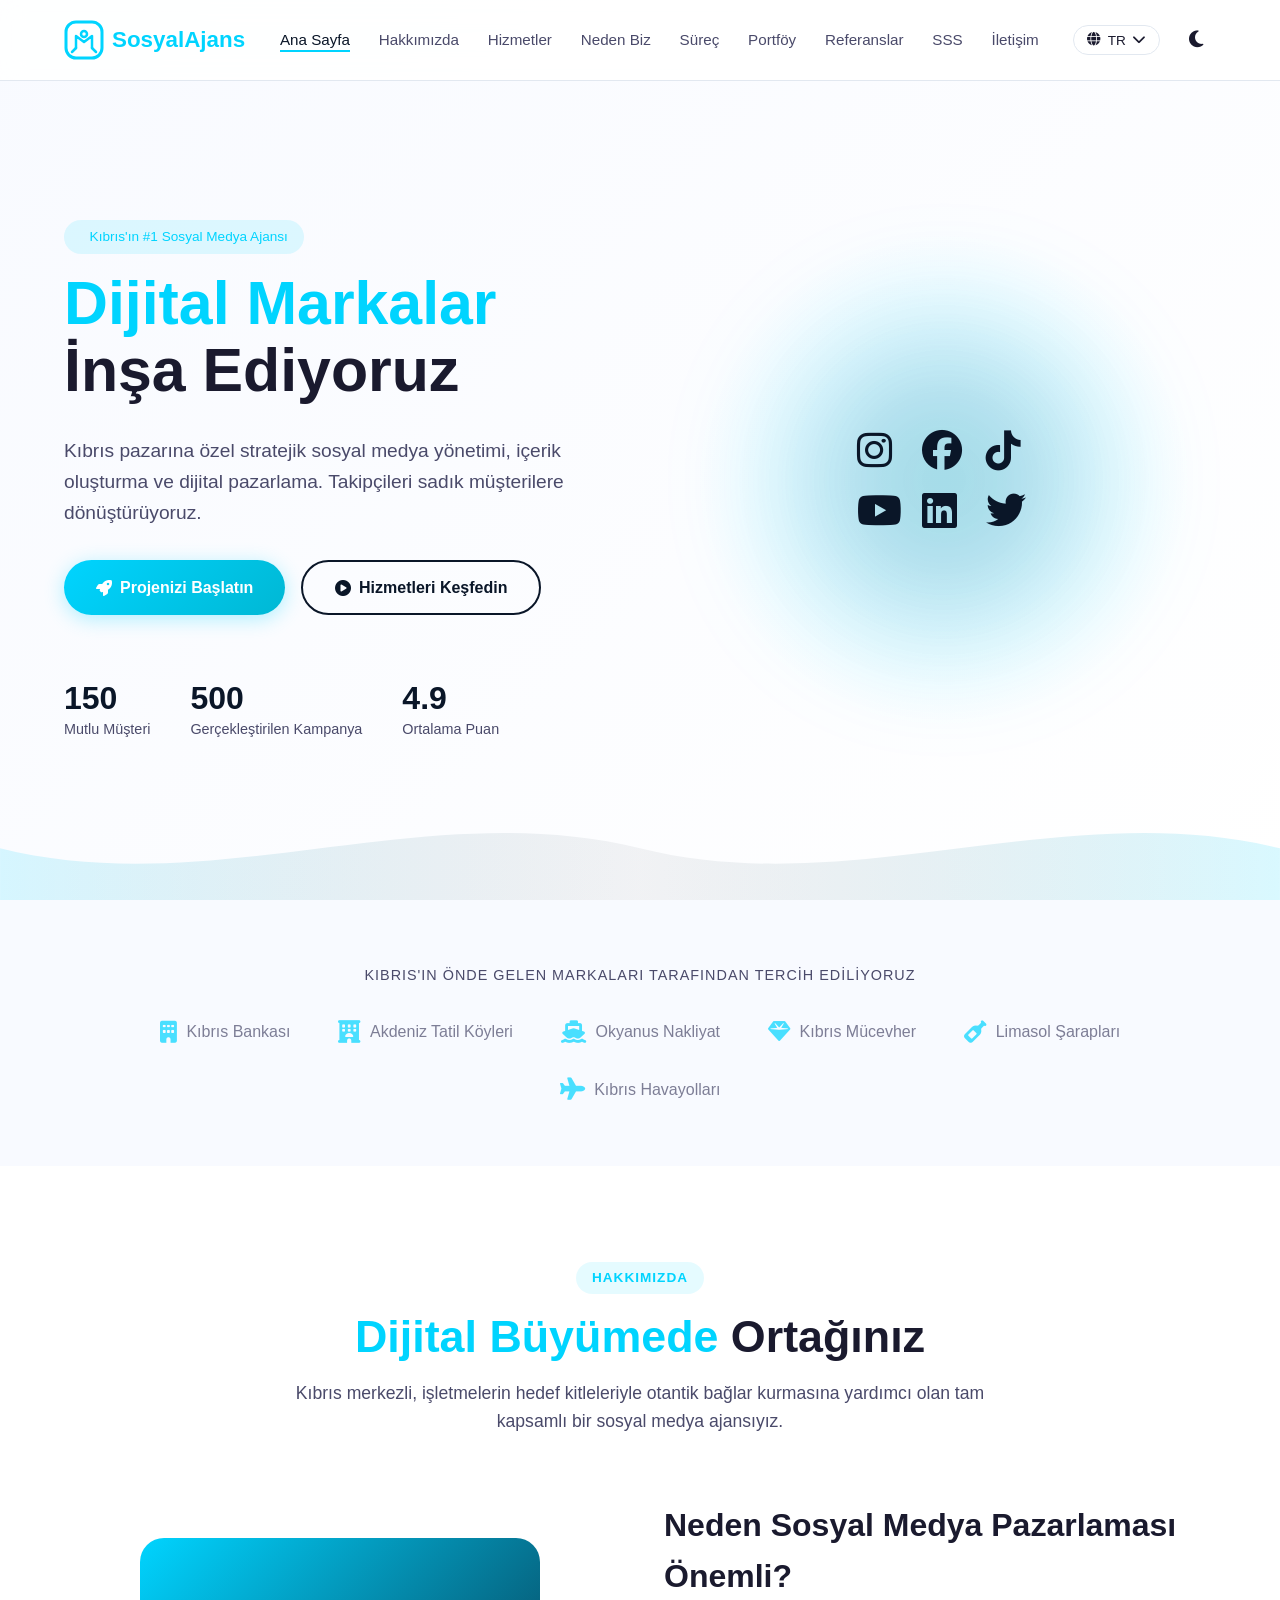
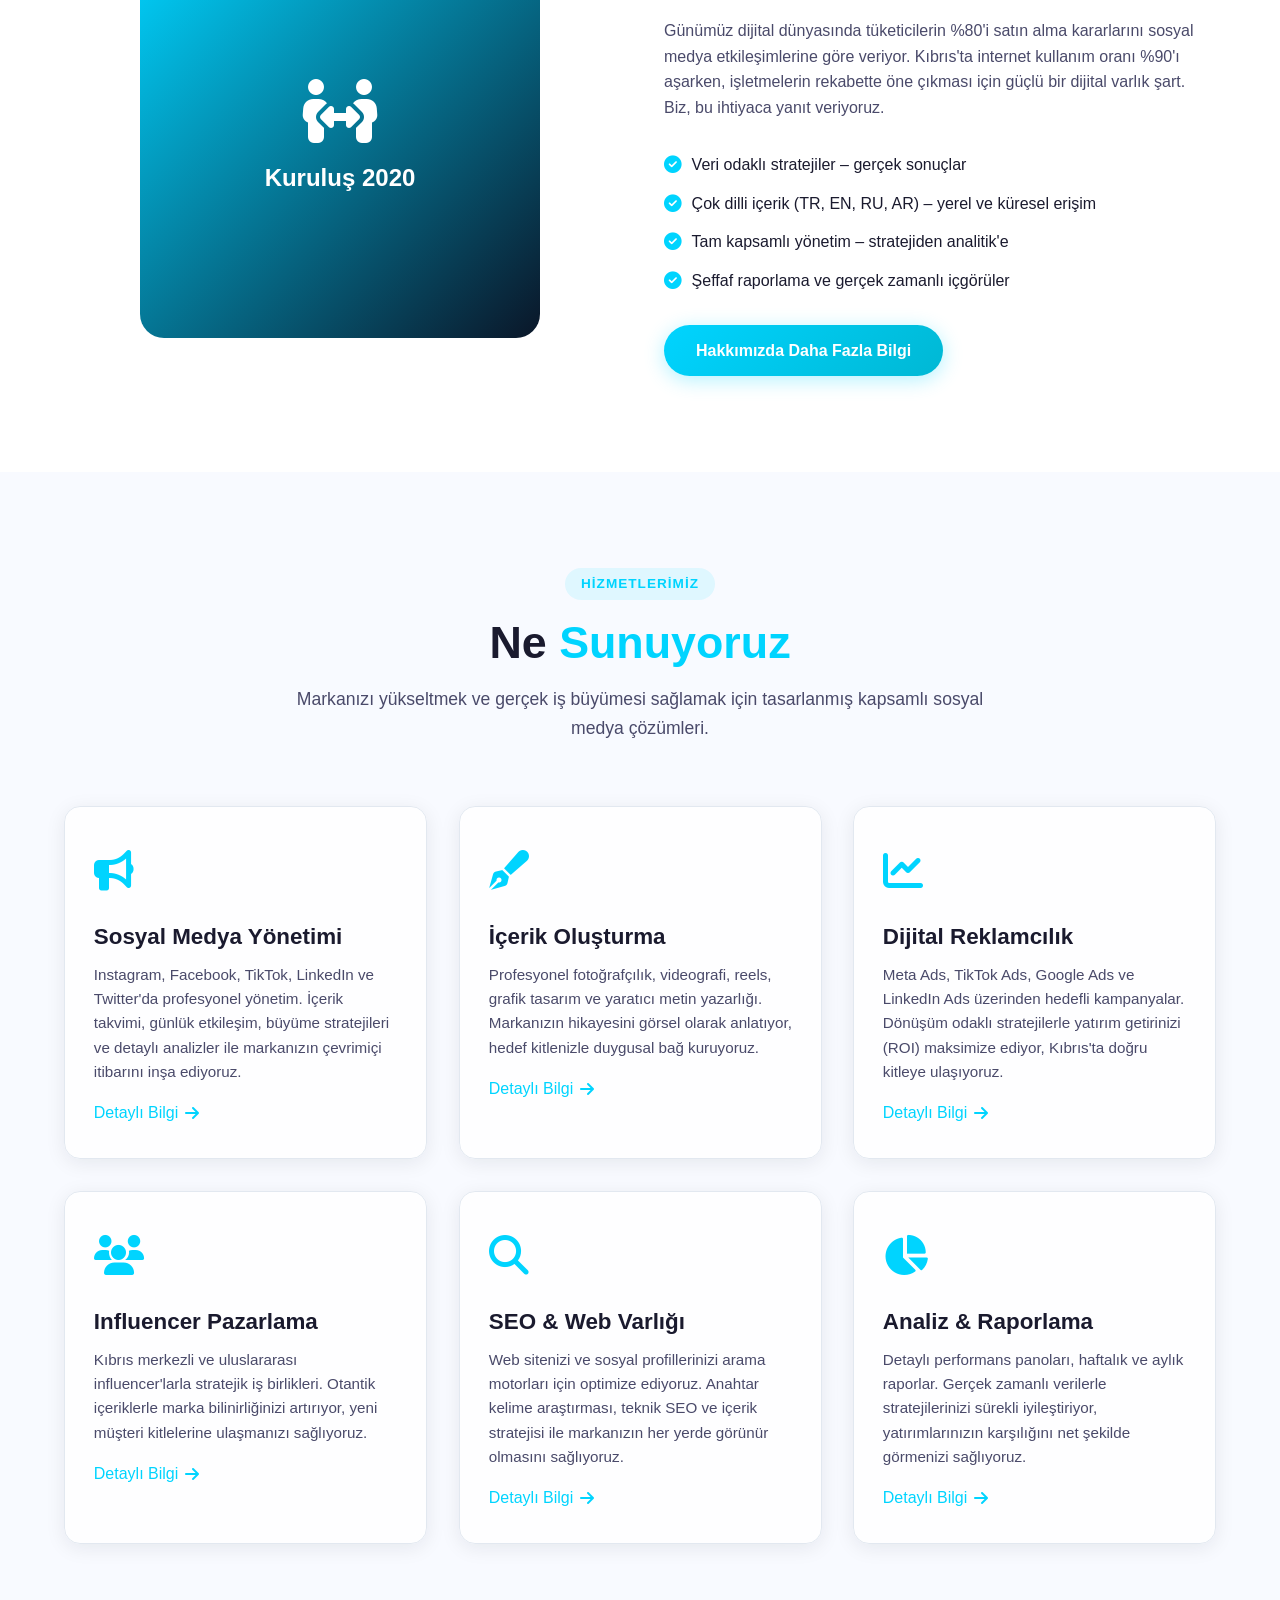
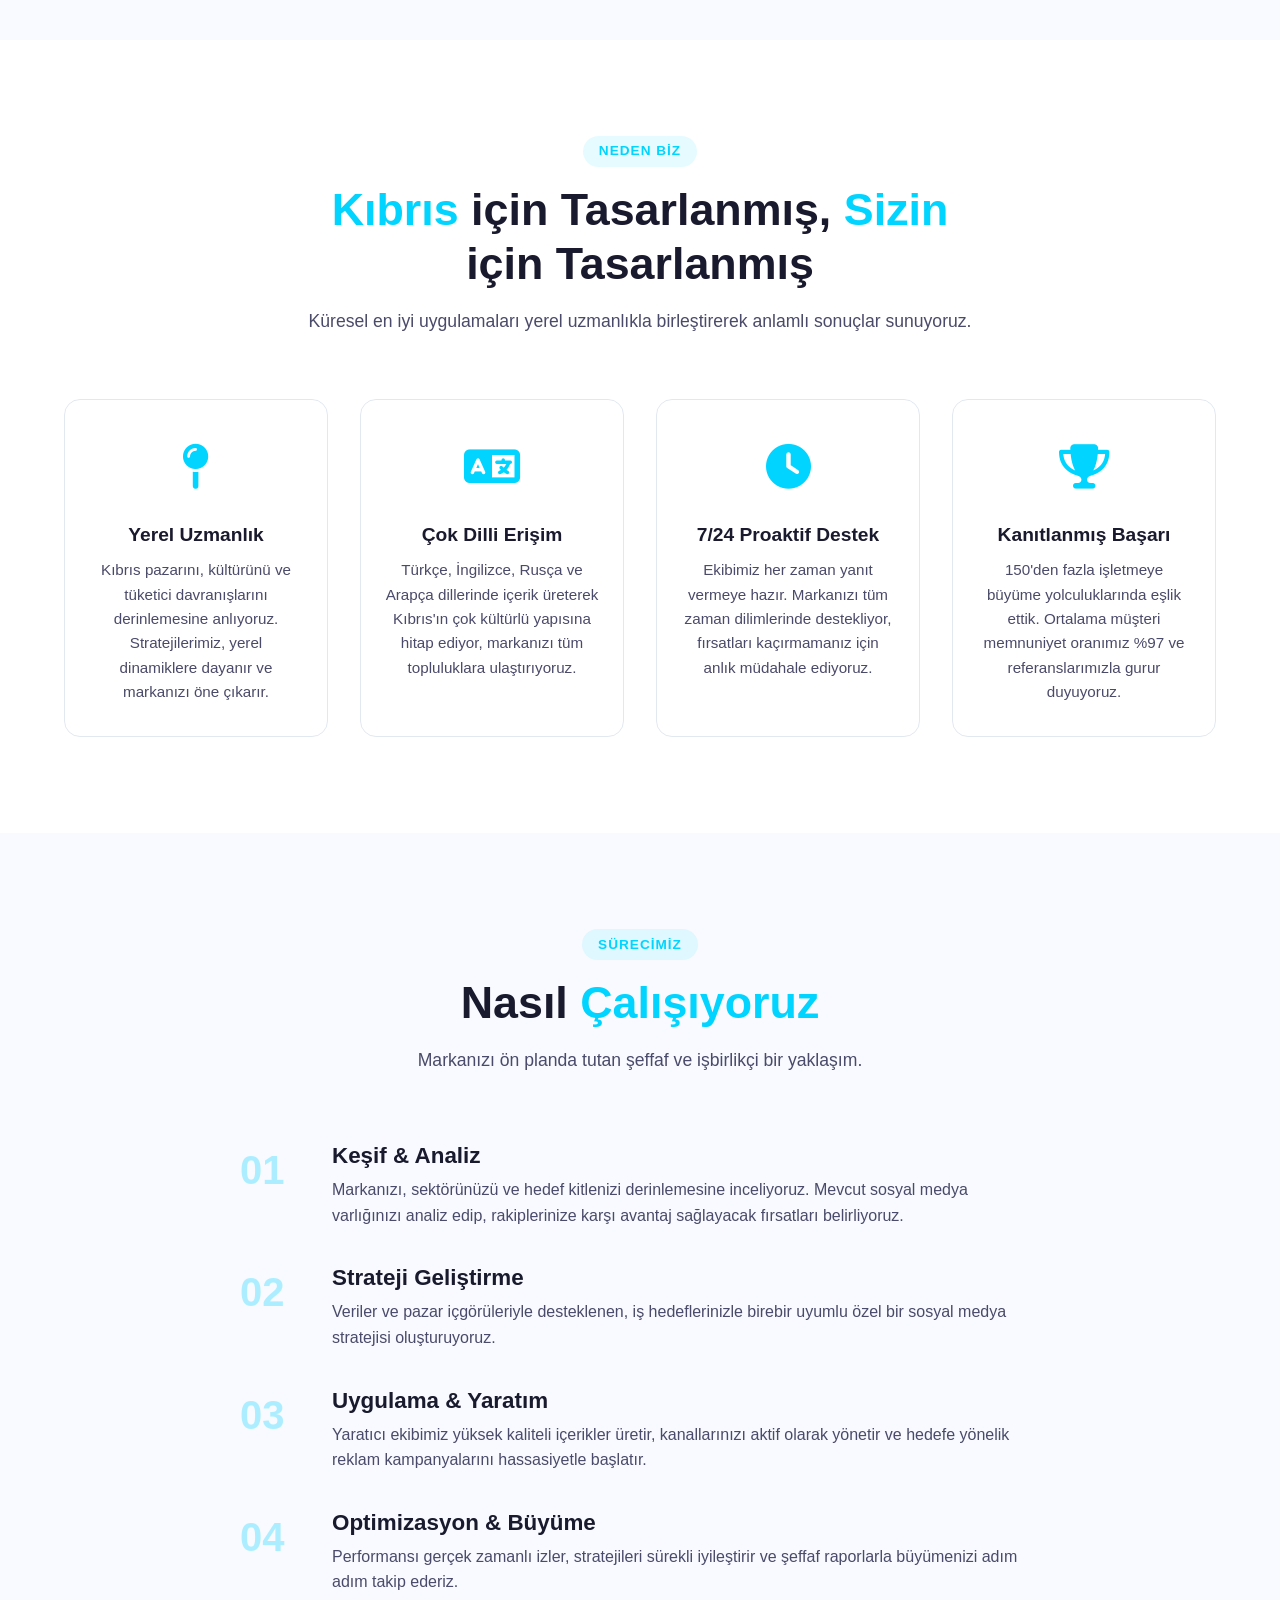
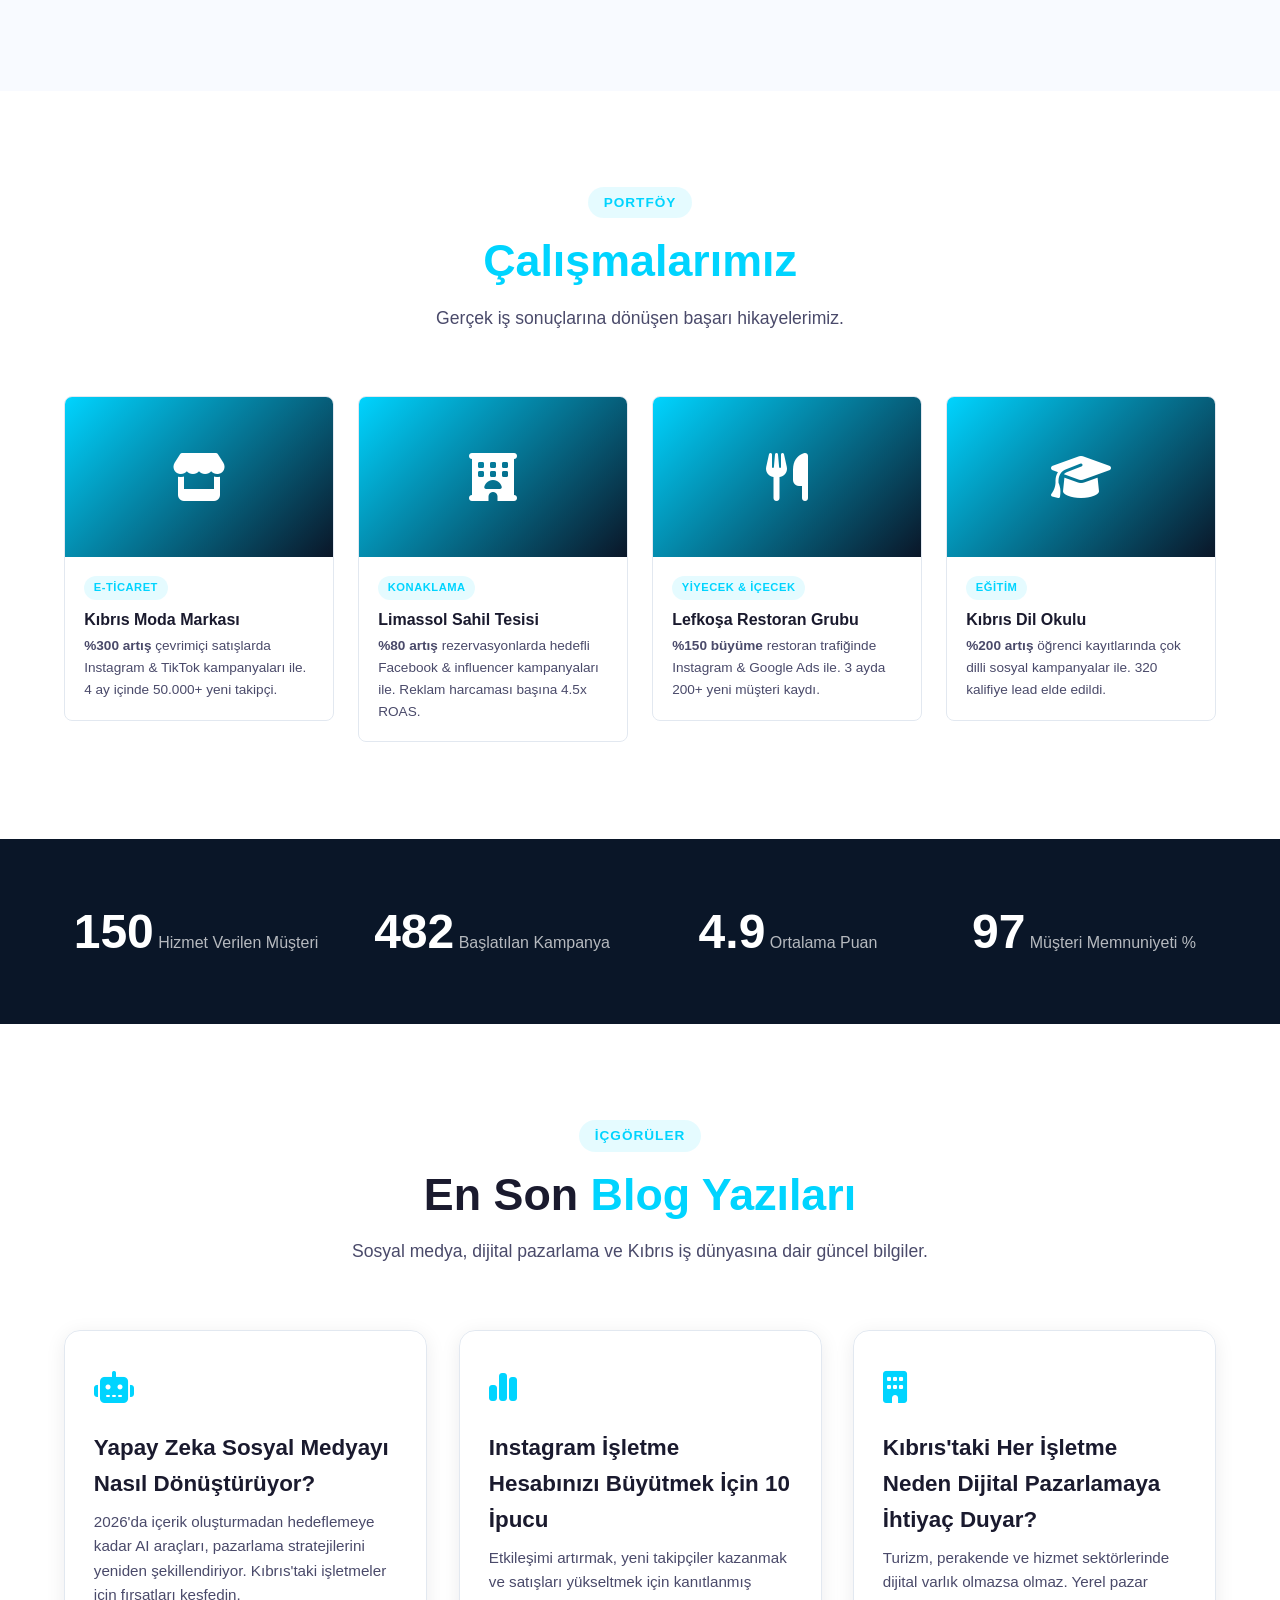
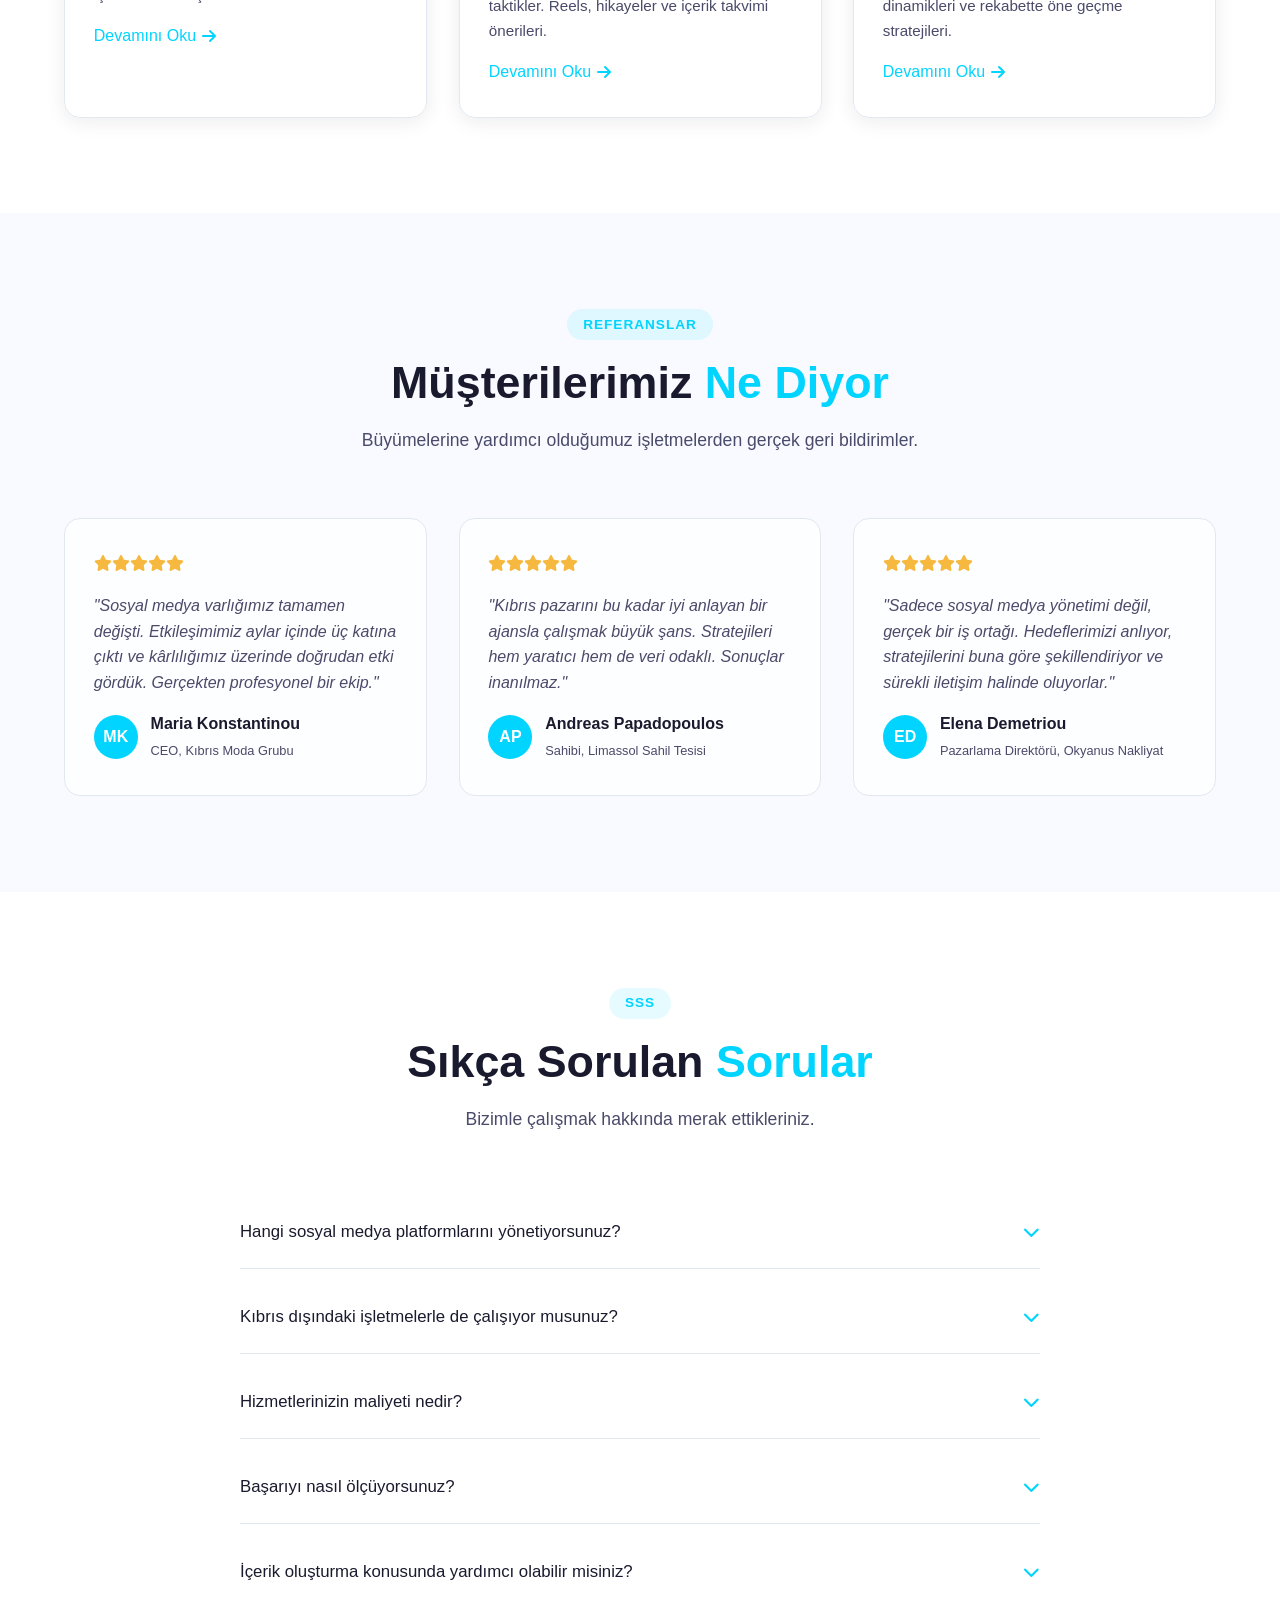
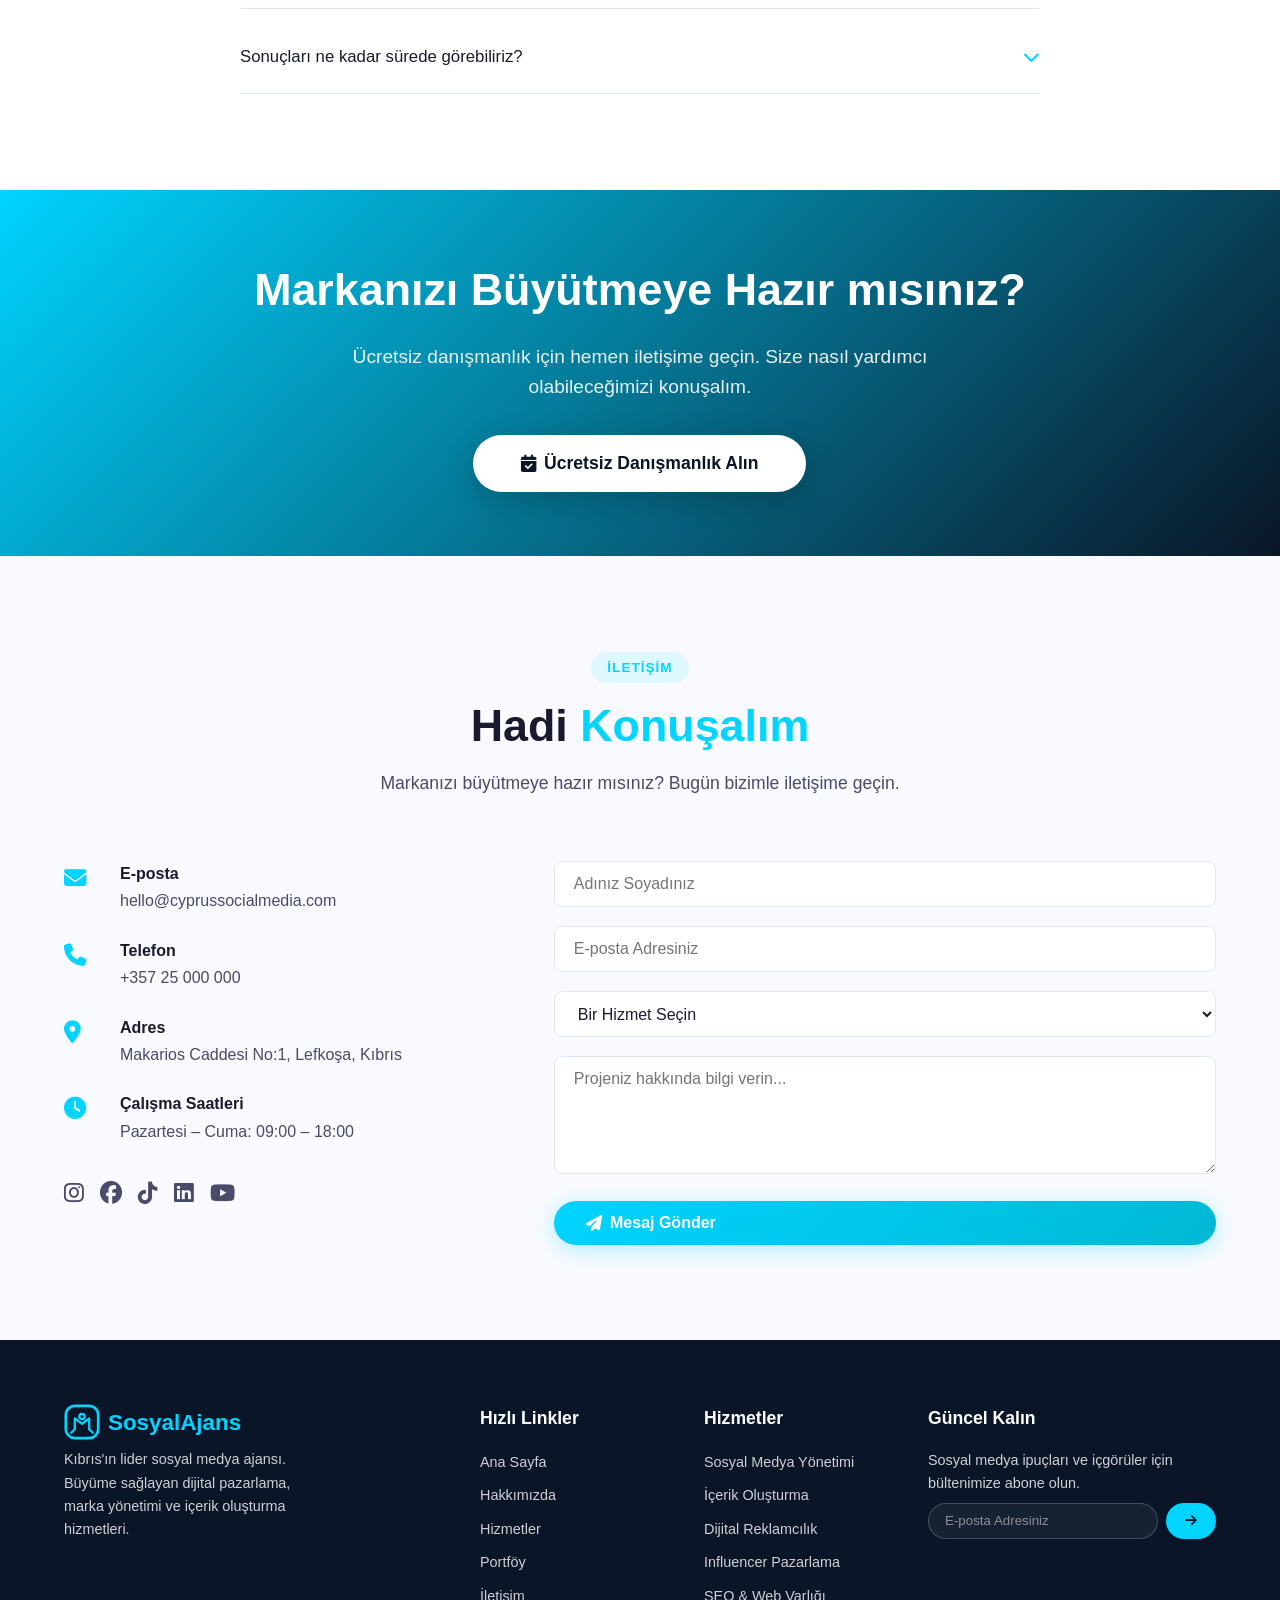
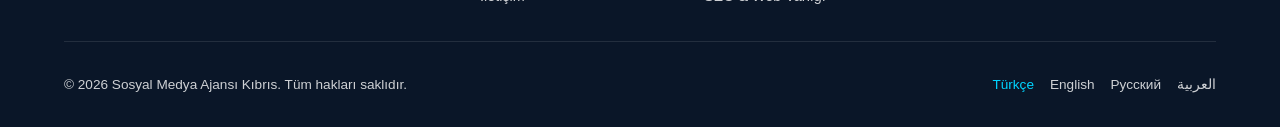
==== commit 5d881a36: "Update Russian index.html: Change canonical and alternate links, enhance navbar styles, and improve " ====
--- a/index.html
+++ b/index.html
@@ -7,26 +7,26 @@
     <title>Sosyal Medya Ajansı Kıbrıs | Dijital Pazarlama & Marka Yönetimi</title>
     <meta name="description"
         content="Kıbrıs'ın lider sosyal medya ajansı. Dijital pazarlama, marka yönetimi, içerik oluşturma ve sosyal medya yönetimi hizmetleriyle markanızı çevrimiçi büyütün." />
-    <link rel="canonical" href="https://cyprussocialmedia.com/" />
-    <link rel="alternate" hreflang="tr" href="https://cyprussocialmedia.com/" />
-    <link rel="alternate" hreflang="en" href="https://cyprussocialmedia.com/en/" />
-    <link rel="alternate" hreflang="ru" href="https://cyprussocialmedia.com/ru/" />
-    <link rel="alternate" hreflang="ar" href="https://cyprussocialmedia.com/ar/" />
+    <link rel="canonical" href="https://socialagencyseo.netlify.app/" />
+    <link rel="alternate" hreflang="tr" href="https://socialagencyseo.netlify.app/" />
+    <link rel="alternate" hreflang="en" href="https://socialagencyseo.netlify.app/en/" />
+    <link rel="alternate" hreflang="ru" href="https://socialagencyseo.netlify.app/ru/" />
+    <link rel="alternate" hreflang="ar" href="https://socialagencyseo.netlify.app/ar/" />
     <meta property="og:title" content="Sosyal Medya Ajansı Kıbrıs | Dijital Pazarlama & Marka Yönetimi" />
     <meta property="og:description"
         content="Kıbrıs'ın lider sosyal medya ajansı. Dijital pazarlama, marka yönetimi, içerik oluşturma ve sosyal medya yönetimi hizmetleri." />
     <meta property="og:type" content="website" />
     <meta name="robots" content="index, follow" />
-    <link rel="icon" href="favicon.ico" type="image/x-icon" />
+    <link rel="icon" href="/favicon.ico">
 
     <!-- Preload critical fonts -->
     <link rel="preload"
         href="https://fonts.googleapis.com/css2?family=Inter:opsz,wght@14..32,300;14..32,400;14..32,500;14..32,600;14..32,700;14..32,800&display=swap"
         as="style" />
 
-    <!-- Critical inlined CSS (above‑the‑fold) -->
+    <!-- CRITICAL INLINED CSS -->
     <style>
-        /* Critical styles for initial render */
+        /* --- Reset & Base --- */
         * {
             margin: 0;
             padding: 0;
@@ -51,6 +51,18 @@
             padding: 0 1.5rem;
         }
 
+        .sr-only {
+            position: absolute;
+            width: 1px;
+            height: 1px;
+            padding: 0;
+            margin: -1px;
+            overflow: hidden;
+            clip: rect(0, 0, 0, 0);
+            border: 0;
+        }
+
+        /* --- Navbar --- */
         .navbar {
             position: fixed;
             top: 0;
@@ -85,19 +97,401 @@
             color: #00d4ff;
         }
 
-        .sr-only {
+        /* ✅ FIX: Removes bullet points from navbar */
+        .nav-links {
+            list-style: none;
+            display: flex;
+            gap: 1.8rem;
+            align-items: center;
+        }
+
+        .nav-links a {
+            font-weight: 500;
+            font-size: 0.95rem;
+            color: #4a4a6a;
+            transition: color 0.2s ease;
+            position: relative;
+            text-decoration: none;
+        }
+
+        .nav-links a::after {
+            content: '';
             position: absolute;
-            width: 1px;
-            height: 1px;
-            padding: 0;
-            margin: -1px;
+            bottom: -4px;
+            left: 0;
+            width: 0;
+            height: 2px;
+            background: #00d4ff;
+            transition: width 0.3s ease;
+        }
+
+        .nav-links a:hover,
+        .nav-links a.active {
+            color: #0a1628;
+        }
+
+        .nav-links a.active::after,
+        .nav-links a:hover::after {
+            width: 100%;
+        }
+
+        .nav-actions {
+            display: flex;
+            align-items: center;
+            gap: 1rem;
+        }
+
+        .lang-switcher {
+            position: relative;
+        }
+
+        .lang-btn {
+            display: flex;
+            align-items: center;
+            gap: 0.4rem;
+            background: transparent;
+            border: 1px solid #e2e8f0;
+            border-radius: 50px;
+            padding: 0.4rem 0.8rem;
+            font-size: 0.85rem;
+            cursor: pointer;
+            color: #1a1a2e;
+            transition: border 0.2s ease;
+        }
+
+        .lang-btn:hover {
+            border-color: #00d4ff;
+        }
+
+        .theme-toggle,
+        .mobile-toggle {
+            background: transparent;
+            border: none;
+            font-size: 1.2rem;
+            cursor: pointer;
+            color: #1a1a2e;
+            padding: 0.4rem;
+            border-radius: 50%;
+            transition: background 0.2s ease;
+            width: 40px;
+            height: 40px;
+            display: flex;
+            align-items: center;
+            justify-content: center;
+        }
+
+        .theme-toggle:hover,
+        .mobile-toggle:hover {
+            background: rgba(0, 212, 255, 0.1);
+        }
+
+        .mobile-toggle {
+            display: none;
+            flex-direction: column;
+            gap: 5px;
+        }
+
+        .mobile-toggle .bar {
+            width: 25px;
+            height: 2px;
+            background: #1a1a2e;
+            transition: all 0.3s ease;
+            border-radius: 2px;
+        }
+
+        .mobile-toggle.open .bar:nth-child(1) {
+            transform: rotate(45deg) translate(5px, 5px);
+        }
+
+        .mobile-toggle.open .bar:nth-child(2) {
+            opacity: 0;
+        }
+
+        .mobile-toggle.open .bar:nth-child(3) {
+            transform: rotate(-45deg) translate(5px, -5px);
+        }
+
+        /* --- Language Dropdown (hidden by default) --- */
+        .lang-dropdown {
+            display: none;
+            opacity: 0;
+            visibility: hidden;
+            position: absolute;
+            top: calc(100% + 8px);
+            right: 0;
+            min-width: 140px;
+            background: rgba(255, 255, 255, 0.9);
+            backdrop-filter: blur(8px);
+            border-radius: 0.5rem;
+            box-shadow: 0 8px 30px rgba(0, 0, 0, 0.1);
+            border: 1px solid #e2e8f0;
+            transition: opacity 0.3s ease, visibility 0.3s ease, transform 0.3s ease;
+            transform: translateY(8px);
+        }
+
+        .lang-dropdown.open {
+            display: block;
+            opacity: 1;
+            visibility: visible;
+            transform: translateY(0);
+        }
+
+        .lang-dropdown li a {
+            display: block;
+            padding: 0.6rem 1.2rem;
+            font-size: 0.9rem;
+            transition: background 0.2s ease;
+            color: #1a1a2e;
+            text-decoration: none;
+        }
+
+        .lang-dropdown li a:hover {
+            background: rgba(0, 212, 255, 0.08);
+        }
+
+        .lang-dropdown li a.active-lang {
+            color: #00d4ff;
+            font-weight: 600;
+        }
+
+        /* --- Mobile Menu (hidden by default) --- */
+        @media (max-width: 768px) {
+            .mobile-toggle {
+                display: flex;
+            }
+
+            .nav-menu {
+                position: fixed;
+                top: 70px;
+                left: 0;
+                width: 100%;
+                background: rgba(255, 255, 255, 0.95);
+                padding: 1.5rem 2rem;
+                box-shadow: 0 8px 30px rgba(0, 0, 0, 0.1);
+                border-bottom: 1px solid #e2e8f0;
+                transform: translateY(-120%);
+                transition: transform 0.3s ease;
+                z-index: 999;
+            }
+
+            .nav-menu.open {
+                transform: translateY(0);
+            }
+
+            .nav-links {
+                flex-direction: column;
+                gap: 1.2rem;
+                align-items: flex-start;
+            }
+        }
+
+        /* --- Hero --- */
+        .hero {
+            padding: 140px 0 80px;
+            background: linear-gradient(135deg, #f8faff 0%, #ffffff 100%);
+            position: relative;
             overflow: hidden;
-            clip: rect(0, 0, 0, 0);
-            border: 0;
+            min-height: 100vh;
+            display: flex;
+            align-items: center;
+        }
+
+        .hero-container {
+            display: grid;
+            grid-template-columns: 1fr 1fr;
+            gap: 4rem;
+            align-items: center;
+            position: relative;
+            z-index: 2;
+        }
+
+        .hero-badge {
+            display: inline-flex;
+            align-items: center;
+            gap: 0.6rem;
+            background: rgba(0, 212, 255, 0.12);
+            padding: 0.4rem 1rem;
+            border-radius: 50px;
+            font-size: 0.85rem;
+            font-weight: 500;
+            color: #00d4ff;
+            margin-bottom: 1rem;
+        }
+
+        .hero h1 {
+            font-size: 3.8rem;
+            font-weight: 700;
+            line-height: 1.1;
+            margin-bottom: 2rem;
+        }
+
+        .hero h1 span {
+            color: #00d4ff;
+        }
+
+        .hero p {
+            font-size: 1.2rem;
+            color: #4a4a6a;
+            max-width: 540px;
+            margin-bottom: 2rem;
+        }
+
+        .hero-buttons {
+            display: flex;
+            gap: 1rem;
+            flex-wrap: wrap;
+            margin-bottom: 4rem;
+        }
+
+        .btn {
+            display: inline-flex;
+            align-items: center;
+            gap: 0.5rem;
+            padding: 0.8rem 2rem;
+            border-radius: 50px;
+            font-weight: 600;
+            font-size: 1rem;
+            border: none;
+            cursor: pointer;
+            transition: all 0.3s ease;
+            text-decoration: none;
+        }
+
+        .btn-primary {
+            background: linear-gradient(135deg, #00d4ff, #00b8d4);
+            color: #fff;
+            box-shadow: 0 4px 20px rgba(0, 212, 255, 0.3);
+        }
+
+        .btn-primary:hover {
+            transform: translateY(-3px);
+            box-shadow: 0 8px 30px rgba(0, 212, 255, 0.4);
+        }
+
+        .btn-outline {
+            background: transparent;
+            color: #0a1628;
+            border: 2px solid #0a1628;
+        }
+
+        .btn-outline:hover {
+            background: #0a1628;
+            color: #fff;
+        }
+
+        .hero-stats {
+            display: flex;
+            gap: 2.5rem;
+        }
+
+        .hero-stat {
+            display: flex;
+            flex-direction: column;
+        }
+
+        .stat-number {
+            font-size: 2rem;
+            font-weight: 700;
+            color: #0a1628;
+            line-height: 1.2;
+        }
+
+        .stat-label {
+            font-size: 0.9rem;
+            color: #4a4a6a;
+        }
+
+        .hero-visual {
+            display: flex;
+            justify-content: center;
+            align-items: center;
+        }
+
+        .hero-image-wrapper {
+            position: relative;
+            width: 100%;
+            max-width: 500px;
+            aspect-ratio: 1/1;
+        }
+
+        .hero-image-placeholder {
+            width: 100%;
+            height: 100%;
+            border-radius: 50%;
+            background: radial-gradient(circle, rgba(0, 212, 255, 0.15), transparent 70%);
+            display: flex;
+            align-items: center;
+            justify-content: center;
+            position: relative;
+        }
+
+        .hero-orb {
+            position: absolute;
+            width: 70%;
+            height: 70%;
+            border-radius: 50%;
+            background: #00d4ff;
+            opacity: 0.15;
+            filter: blur(60px);
+            animation: pulse-orb 6s ease-in-out infinite;
+        }
+
+        .hero-orb-secondary {
+            position: absolute;
+            width: 50%;
+            height: 50%;
+            border-radius: 50%;
+            background: #0a1628;
+            opacity: 0.1;
+            filter: blur(50px);
+            animation: pulse-orb 8s ease-in-out infinite reverse;
+        }
+
+        @keyframes pulse-orb {
+
+            0%,
+            100% {
+                transform: scale(1);
+            }
+
+            50% {
+                transform: scale(1.2);
+            }
+        }
+
+        .hero-content-icons {
+            display: grid;
+            grid-template-columns: repeat(3, 1fr);
+            gap: 1.2rem;
+            z-index: 2;
+            font-size: 2.5rem;
+            color: #0a1628;
+        }
+
+        .hero-content-icons i {
+            transition: transform 0.3s ease;
+        }
+
+        .hero-content-icons i:hover {
+            transform: scale(1.2) rotate(-6deg);
+        }
+
+        .hero-wave {
+            position: absolute;
+            bottom: -2px;
+            left: 0;
+            width: 100%;
+            z-index: 1;
+        }
+
+        .hero-wave svg {
+            display: block;
+            width: 100%;
+            height: auto;
         }
     </style>
 
-    <!-- Non‑critical CSS (loads asynchronously) -->
+    <!-- Non‑critical CSS -->
     <link rel="stylesheet" href="assets/css/variables.css" media="print" onload="this.media='all'" />
     <link rel="stylesheet" href="assets/css/style.css" media="print" onload="this.media='all'" />
     <link rel="stylesheet" href="assets/css/responsive.css" media="print" onload="this.media='all'" />
@@ -107,7 +501,7 @@
         <link rel="stylesheet" href="assets/css/responsive.css" />
     </noscript>
 
-    <!-- Font Awesome 6 (non‑blocking) -->
+    <!-- Font Awesome -->
     <link rel="stylesheet" href="https://cdnjs.cloudflare.com/ajax/libs/font-awesome/6.5.0/css/all.min.css"
         media="print" onload="this.media='all'" />
     <noscript>
@@ -116,7 +510,6 @@
 </head>
 
 <body>
-
     <!-- ===== NAVBAR ===== -->
     <header class="navbar" id="navbar" role="navigation" aria-label="Ana navigasyon">
         <div class="container navbar-container">
@@ -166,16 +559,12 @@
                     <span class="sr-only">Tema değiştir</span>
                 </button>
 
-                <!-- Mobile toggle with hidden accessible label -->
                 <button class="mobile-toggle" id="mobileToggle" aria-label="Mobil menüyü aç/kapat"
                     aria-expanded="false">
                     <span class="bar"></span>
                     <span class="bar"></span>
                     <span class="bar"></span>
                     <span class="sr-only">Menü</span>
-                    <span
-                        style="position:absolute;width:1px;height:1px;padding:0;margin:-1px;overflow:hidden;clip:rect(0,0,0,0);border:0;">Menüyü
-                        aç/kapat</span>
                 </button>
             </div>
         </div>
@@ -281,14 +670,14 @@
                     <div class="about-content">
                         <h3>Neden Sosyal Medya Pazarlaması Önemli?</h3>
                         <p>Günümüz dijital dünyasında tüketicilerin %80'i satın alma kararlarını sosyal medya
-                            etkileşimlerine göre veriyor. Kıbrıs'ta internet kullanım oranı %90'ı aşarken,
-                            işletmelerin rekabette öne çıkması için güçlü bir dijital varlık şart. Biz, bu ihtiyaca
-                            yanıt veriyoruz.</p>
+                            etkileşimlerine göre veriyor. Kıbrıs'ta internet kullanım oranı %90'ı aşarken, işletmelerin
+                            rekabette öne çıkması için güçlü bir dijital varlık şart. Biz, bu ihtiyaca yanıt veriyoruz.
+                        </p>
                         <ul class="about-features">
                             <li><i class="fas fa-check-circle"></i> <span>Veri odaklı stratejiler – gerçek
                                     sonuçlar</span></li>
-                            <li><i class="fas fa-check-circle"></i> <span>Çok dilli içerik (TR, EN, RU, AR) – yerel
-                                    ve küresel erişim</span></li>
+                            <li><i class="fas fa-check-circle"></i> <span>Çok dilli içerik (TR, EN, RU, AR) – yerel ve
+                                    küresel erişim</span></li>
                             <li><i class="fas fa-check-circle"></i> <span>Tam kapsamlı yönetim – stratejiden
                                     analitik'e</span></li>
                             <li><i class="fas fa-check-circle"></i> <span>Şeffaf raporlama ve gerçek zamanlı
@@ -336,25 +725,24 @@
                     <div class="service-card">
                         <div class="service-icon"><i class="fas fa-users"></i></div>
                         <h3>Influencer Pazarlama</h3>
-                        <p>Kıbrıs merkezli ve uluslararası influencer'larla stratejik iş birlikleri. Otantik
-                            içeriklerle marka bilinirliğinizi artırıyor, yeni müşteri kitlelerine ulaşmanızı
-                            sağlıyoruz.</p>
+                        <p>Kıbrıs merkezli ve uluslararası influencer'larla stratejik iş birlikleri. Otantik içeriklerle
+                            marka bilinirliğinizi artırıyor, yeni müşteri kitlelerine ulaşmanızı sağlıyoruz.</p>
                         <a href="#contact" class="service-link">Detaylı Bilgi <i class="fas fa-arrow-right"></i></a>
                     </div>
                     <div class="service-card">
                         <div class="service-icon"><i class="fas fa-search"></i></div>
                         <h3>SEO & Web Varlığı</h3>
-                        <p>Web sitenizi ve sosyal profillerinizi arama motorları için optimize ediyoruz. Anahtar
-                            kelime araştırması, teknik SEO ve içerik stratejisi ile markanızın her yerde görünür
-                            olmasını sağlıyoruz.</p>
+                        <p>Web sitenizi ve sosyal profillerinizi arama motorları için optimize ediyoruz. Anahtar kelime
+                            araştırması, teknik SEO ve içerik stratejisi ile markanızın her yerde görünür olmasını
+                            sağlıyoruz.</p>
                         <a href="#contact" class="service-link">Detaylı Bilgi <i class="fas fa-arrow-right"></i></a>
                     </div>
                     <div class="service-card">
                         <div class="service-icon"><i class="fas fa-chart-pie"></i></div>
                         <h3>Analiz & Raporlama</h3>
                         <p>Detaylı performans panoları, haftalık ve aylık raporlar. Gerçek zamanlı verilerle
-                            stratejilerinizi sürekli iyileştiriyor, yatırımlarınızın karşılığını net şekilde
-                            görmenizi sağlıyoruz.</p>
+                            stratejilerinizi sürekli iyileştiriyor, yatırımlarınızın karşılığını net şekilde görmenizi
+                            sağlıyoruz.</p>
                         <a href="#contact" class="service-link">Detaylı Bilgi <i class="fas fa-arrow-right"></i></a>
                     </div>
                 </div>
@@ -379,8 +767,8 @@
                     <div class="why-card">
                         <div class="why-icon"><i class="fas fa-language"></i></div>
                         <h3>Çok Dilli Erişim</h3>
-                        <p>Türkçe, İngilizce, Rusça ve Arapça dillerinde içerik üreterek Kıbrıs'ın çok kültürlü
-                            yapısına hitap ediyor, markanızı tüm topluluklara ulaştırıyoruz.</p>
+                        <p>Türkçe, İngilizce, Rusça ve Arapça dillerinde içerik üreterek Kıbrıs'ın çok kültürlü yapısına
+                            hitap ediyor, markanızı tüm topluluklara ulaştırıyoruz.</p>
                     </div>
                     <div class="why-card">
                         <div class="why-icon"><i class="fas fa-clock"></i></div>
@@ -391,8 +779,8 @@
                     <div class="why-card">
                         <div class="why-icon"><i class="fas fa-trophy"></i></div>
                         <h3>Kanıtlanmış Başarı</h3>
-                        <p>150'den fazla işletmeye büyüme yolculuklarında eşlik ettik. Ortalama müşteri
-                            memnuniyet oranımız %97 ve referanslarımızla gurur duyuyoruz.</p>
+                        <p>150'den fazla işletmeye büyüme yolculuklarında eşlik ettik. Ortalama müşteri memnuniyet
+                            oranımız %97 ve referanslarımızla gurur duyuyoruz.</p>
                     </div>
                 </div>
             </div>
@@ -411,9 +799,9 @@
                         <div class="step-number">01</div>
                         <div class="step-content">
                             <h3>Keşif & Analiz</h3>
-                            <p>Markanızı, sektörünüzü ve hedef kitlenizi derinlemesine inceliyoruz. Mevcut sosyal
-                                medya varlığınızı analiz edip, rakiplerinize karşı avantaj sağlayacak fırsatları
-                                belirliyoruz.</p>
+                            <p>Markanızı, sektörünüzü ve hedef kitlenizi derinlemesine inceliyoruz. Mevcut sosyal medya
+                                varlığınızı analiz edip, rakiplerinize karşı avantaj sağlayacak fırsatları belirliyoruz.
+                            </p>
                         </div>
                     </div>
                     <div class="process-step">
@@ -428,23 +816,23 @@
                         <div class="step-number">03</div>
                         <div class="step-content">
                             <h3>Uygulama & Yaratım</h3>
-                            <p>Yaratıcı ekibimiz yüksek kaliteli içerikler üretir, kanallarınızı aktif olarak
-                                yönetir ve hedefe yönelik reklam kampanyalarını hassasiyetle başlatır.</p>
+                            <p>Yaratıcı ekibimiz yüksek kaliteli içerikler üretir, kanallarınızı aktif olarak yönetir ve
+                                hedefe yönelik reklam kampanyalarını hassasiyetle başlatır.</p>
                         </div>
                     </div>
                     <div class="process-step">
                         <div class="step-number">04</div>
                         <div class="step-content">
                             <h3>Optimizasyon & Büyüme</h3>
-                            <p>Performansı gerçek zamanlı izler, stratejileri sürekli iyileştirir ve şeffaf
-                                raporlarla büyümenizi adım adım takip ederiz.</p>
+                            <p>Performansı gerçek zamanlı izler, stratejileri sürekli iyileştirir ve şeffaf raporlarla
+                                büyümenizi adım adım takip ederiz.</p>
                         </div>
                     </div>
                 </div>
             </div>
         </section>
 
-        <!-- ===== PORTFÖY / VAKA ÇALIŞMALARI ===== -->
+        <!-- ===== PORTFÖY ===== -->
         <section id="portfolio" class="portfolio">
             <div class="container">
                 <div class="section-header">
@@ -459,8 +847,8 @@
                             <div class="portfolio-info">
                                 <span class="portfolio-tag">E-ticaret</span>
                                 <h3>Kıbrıs Moda Markası</h3>
-                                <p><strong>%300 artış</strong> çevrimiçi satışlarda Instagram & TikTok kampanyaları
-                                    ile. 4 ay içinde 50.000+ yeni takipçi.</p>
+                                <p><strong>%300 artış</strong> çevrimiçi satışlarda Instagram & TikTok kampanyaları ile.
+                                    4 ay içinde 50.000+ yeni takipçi.</p>
                             </div>
                         </div>
                     </div>
@@ -481,8 +869,8 @@
                             <div class="portfolio-info">
                                 <span class="portfolio-tag">Yiyecek & İçecek</span>
                                 <h3>Lefkoşa Restoran Grubu</h3>
-                                <p><strong>%150 büyüme</strong> restoran trafiğinde Instagram & Google Ads ile. 3
-                                    ayda 200+ yeni müşteri kaydı.</p>
+                                <p><strong>%150 büyüme</strong> restoran trafiğinde Instagram & Google Ads ile. 3 ayda
+                                    200+ yeni müşteri kaydı.</p>
                             </div>
                         </div>
                     </div>
@@ -525,7 +913,7 @@
             </div>
         </section>
 
-        <!-- ===== EN SON İÇGÖRÜLER (Blog Ön İzleme) ===== -->
+        <!-- ===== EN SON İÇGÖRÜLER ===== -->
         <section id="insights" class="services" style="background: var(--color-bg);">
             <div class="container">
                 <div class="section-header">
@@ -537,8 +925,8 @@
                     <div class="service-card">
                         <div class="service-icon" style="font-size: 2rem;"><i class="fas fa-robot"></i></div>
                         <h3>Yapay Zeka Sosyal Medyayı Nasıl Dönüştürüyor?</h3>
-                        <p>2026'da içerik oluşturmadan hedeflemeye kadar AI araçları, pazarlama stratejilerini
-                            yeniden şekillendiriyor. Kıbrıs'taki işletmeler için fırsatları keşfedin.</p>
+                        <p>2026'da içerik oluşturmadan hedeflemeye kadar AI araçları, pazarlama stratejilerini yeniden
+                            şekillendiriyor. Kıbrıs'taki işletmeler için fırsatları keşfedin.</p>
                         <a href="#" class="service-link">Devamını Oku <i class="fas fa-arrow-right"></i></a>
                     </div>
                     <div class="service-card">
@@ -570,11 +958,8 @@
                 <div class="testimonials-grid">
                     <div class="testimonial-card">
                         <div class="testimonial-stars">
-                            <i class="fas fa-star"></i>
-                            <i class="fas fa-star"></i>
-                            <i class="fas fa-star"></i>
-                            <i class="fas fa-star"></i>
-                            <i class="fas fa-star"></i>
+                            <i class="fas fa-star"></i><i class="fas fa-star"></i><i class="fas fa-star"></i><i
+                                class="fas fa-star"></i><i class="fas fa-star"></i>
                         </div>
                         <p>"Sosyal medya varlığımız tamamen değişti. Etkileşimimiz aylar içinde üç katına çıktı ve
                             kârlılığımız üzerinde doğrudan etki gördük. Gerçekten profesyonel bir ekip."</p>
@@ -588,11 +973,8 @@
                     </div>
                     <div class="testimonial-card">
                         <div class="testimonial-stars">
-                            <i class="fas fa-star"></i>
-                            <i class="fas fa-star"></i>
-                            <i class="fas fa-star"></i>
-                            <i class="fas fa-star"></i>
-                            <i class="fas fa-star"></i>
+                            <i class="fas fa-star"></i><i class="fas fa-star"></i><i class="fas fa-star"></i><i
+                                class="fas fa-star"></i><i class="fas fa-star"></i>
                         </div>
                         <p>"Kıbrıs pazarını bu kadar iyi anlayan bir ajansla çalışmak büyük şans. Stratejileri hem
                             yaratıcı hem de veri odaklı. Sonuçlar inanılmaz."</p>
@@ -606,11 +988,8 @@
                     </div>
                     <div class="testimonial-card">
                         <div class="testimonial-stars">
-                            <i class="fas fa-star"></i>
-                            <i class="fas fa-star"></i>
-                            <i class="fas fa-star"></i>
-                            <i class="fas fa-star"></i>
-                            <i class="fas fa-star"></i>
+                            <i class="fas fa-star"></i><i class="fas fa-star"></i><i class="fas fa-star"></i><i
+                                class="fas fa-star"></i><i class="fas fa-star"></i>
                         </div>
                         <p>"Sadece sosyal medya yönetimi değil, gerçek bir iş ortağı. Hedeflerimizi anlıyor,
                             stratejilerini buna göre şekillendiriyor ve sürekli iletişim halinde oluyorlar."</p>
@@ -641,9 +1020,9 @@
                             <i class="fas fa-chevron-down"></i>
                         </button>
                         <div class="faq-answer">
-                            <p>Instagram, Facebook, TikTok, LinkedIn, YouTube ve Twitter dahil tüm büyük
-                                platformları yönetiyoruz. Yaklaşımımızı hedef kitlenize ve hedeflerinize göre her
-                                platforma özel olarak uyarlıyoruz.</p>
+                            <p>Instagram, Facebook, TikTok, LinkedIn, YouTube ve Twitter dahil tüm büyük platformları
+                                yönetiyoruz. Yaklaşımımızı hedef kitlenize ve hedeflerinize göre her platforma özel
+                                olarak uyarlıyoruz.</p>
                         </div>
                     </div>
                     <div class="faq-item">
@@ -652,9 +1031,9 @@
                             <i class="fas fa-chevron-down"></i>
                         </button>
                         <div class="faq-answer">
-                            <p>Evet, uluslararası müşterilerle de çalışıyoruz. Ekibimiz Avrupa, Orta Doğu ve
-                                ötesinde kampanyalar yürütme deneyimine sahiptir. Çok dilli destek ve
-                                yerelleştirilmiş stratejiler sunuyoruz.</p>
+                            <p>Evet, uluslararası müşterilerle de çalışıyoruz. Ekibimiz Avrupa, Orta Doğu ve ötesinde
+                                kampanyalar yürütme deneyimine sahiptir. Çok dilli destek ve yerelleştirilmiş
+                                stratejiler sunuyoruz.</p>
                         </div>
                     </div>
                     <div class="faq-item">
@@ -663,10 +1042,9 @@
                             <i class="fas fa-chevron-down"></i>
                         </button>
                         <div class="faq-answer">
-                            <p>İşletmenizin boyutuna ve hedeflerinize göre özel olarak uyarlanmış esnek
-                                fiyatlandırma paketleri sunuyoruz. Aylık yönetim planlarından proje bazlı
-                                kampanyalara kadar bütçenize uygun bir çözüm bulacağız. Ücretsiz teklif için
-                                bizimle iletişime geçin.</p>
+                            <p>İşletmenizin boyutuna ve hedeflerinize göre özel olarak uyarlanmış esnek fiyatlandırma
+                                paketleri sunuyoruz. Aylık yönetim planlarından proje bazlı kampanyalara kadar bütçenize
+                                uygun bir çözüm bulacağız. Ücretsiz teklif için bizimle iletişime geçin.</p>
                         </div>
                     </div>
                     <div class="faq-item">
@@ -696,23 +1074,23 @@
                             <i class="fas fa-chevron-down"></i>
                         </button>
                         <div class="faq-answer">
-                            <p>Sonuçlar hedeflerinize bağlı olarak değişir, ancak çoğu müşteri 4-6 hafta içinde
-                                ilk iyileşmeleri görür. Sürdürülebilir, uzun vadeli büyümeye ve ölçülebilir
-                                kilometre taşlarına odaklanıyoruz.</p>
+                            <p>Sonuçlar hedeflerinize bağlı olarak değişir, ancak çoğu müşteri 4-6 hafta içinde ilk
+                                iyileşmeleri görür. Sürdürülebilir, uzun vadeli büyümeye ve ölçülebilir kilometre
+                                taşlarına odaklanıyoruz.</p>
                         </div>
                     </div>
                 </div>
             </div>
         </section>
 
-        <!-- ===== HAREKETE GEÇİRİCİ (CTA) ===== -->
+        <!-- ===== CTA ===== -->
         <section
             style="padding: 4rem 0; background: linear-gradient(135deg, var(--color-secondary), var(--color-primary)); color: #fff; text-align: center;">
             <div class="container">
-                <h2 style="font-size: 2.8rem; font-weight: 800; margin-bottom: 1rem;">Markanızı Büyütmeye Hazır
-                    mısınız?</h2>
-                <p style="font-size: 1.2rem; opacity: 0.9; max-width: 600px; margin: 0 auto 2rem;">Ücretsiz
-                    danışmanlık için hemen iletişime geçin. Size nasıl yardımcı olabileceğimizi konuşalım.</p>
+                <h2 style="font-size: 2.8rem; font-weight: 800; margin-bottom: 1rem;">Markanızı Büyütmeye Hazır mısınız?
+                </h2>
+                <p style="font-size: 1.2rem; opacity: 0.9; max-width: 600px; margin: 0 auto 2rem;">Ücretsiz danışmanlık
+                    için hemen iletişime geçin. Size nasıl yardımcı olabileceğimizi konuşalım.</p>
                 <a href="#contact" class="btn"
                     style="background: #fff; color: var(--color-primary); padding: 0.9rem 3rem; border-radius: 50px; font-weight: 700; font-size: 1.1rem; box-shadow: 0 8px 30px rgba(0,0,0,0.2);">
                     <i class="fas fa-calendar-check"></i> Ücretsiz Danışmanlık Alın
@@ -818,8 +1196,8 @@
                         </svg>
                         <span>Sosyal<span>Ajans</span></span>
                     </a>
-                    <p>Kıbrıs'ın lider sosyal medya ajansı. Büyüme sağlayan dijital pazarlama, marka yönetimi ve
-                        içerik oluşturma hizmetleri.</p>
+                    <p>Kıbrıs'ın lider sosyal medya ajansı. Büyüme sağlayan dijital pazarlama, marka yönetimi ve içerik
+                        oluşturma hizmetleri.</p>
                 </div>
                 <div class="footer-links">
                     <h3>Hızlı Linkler</h3>
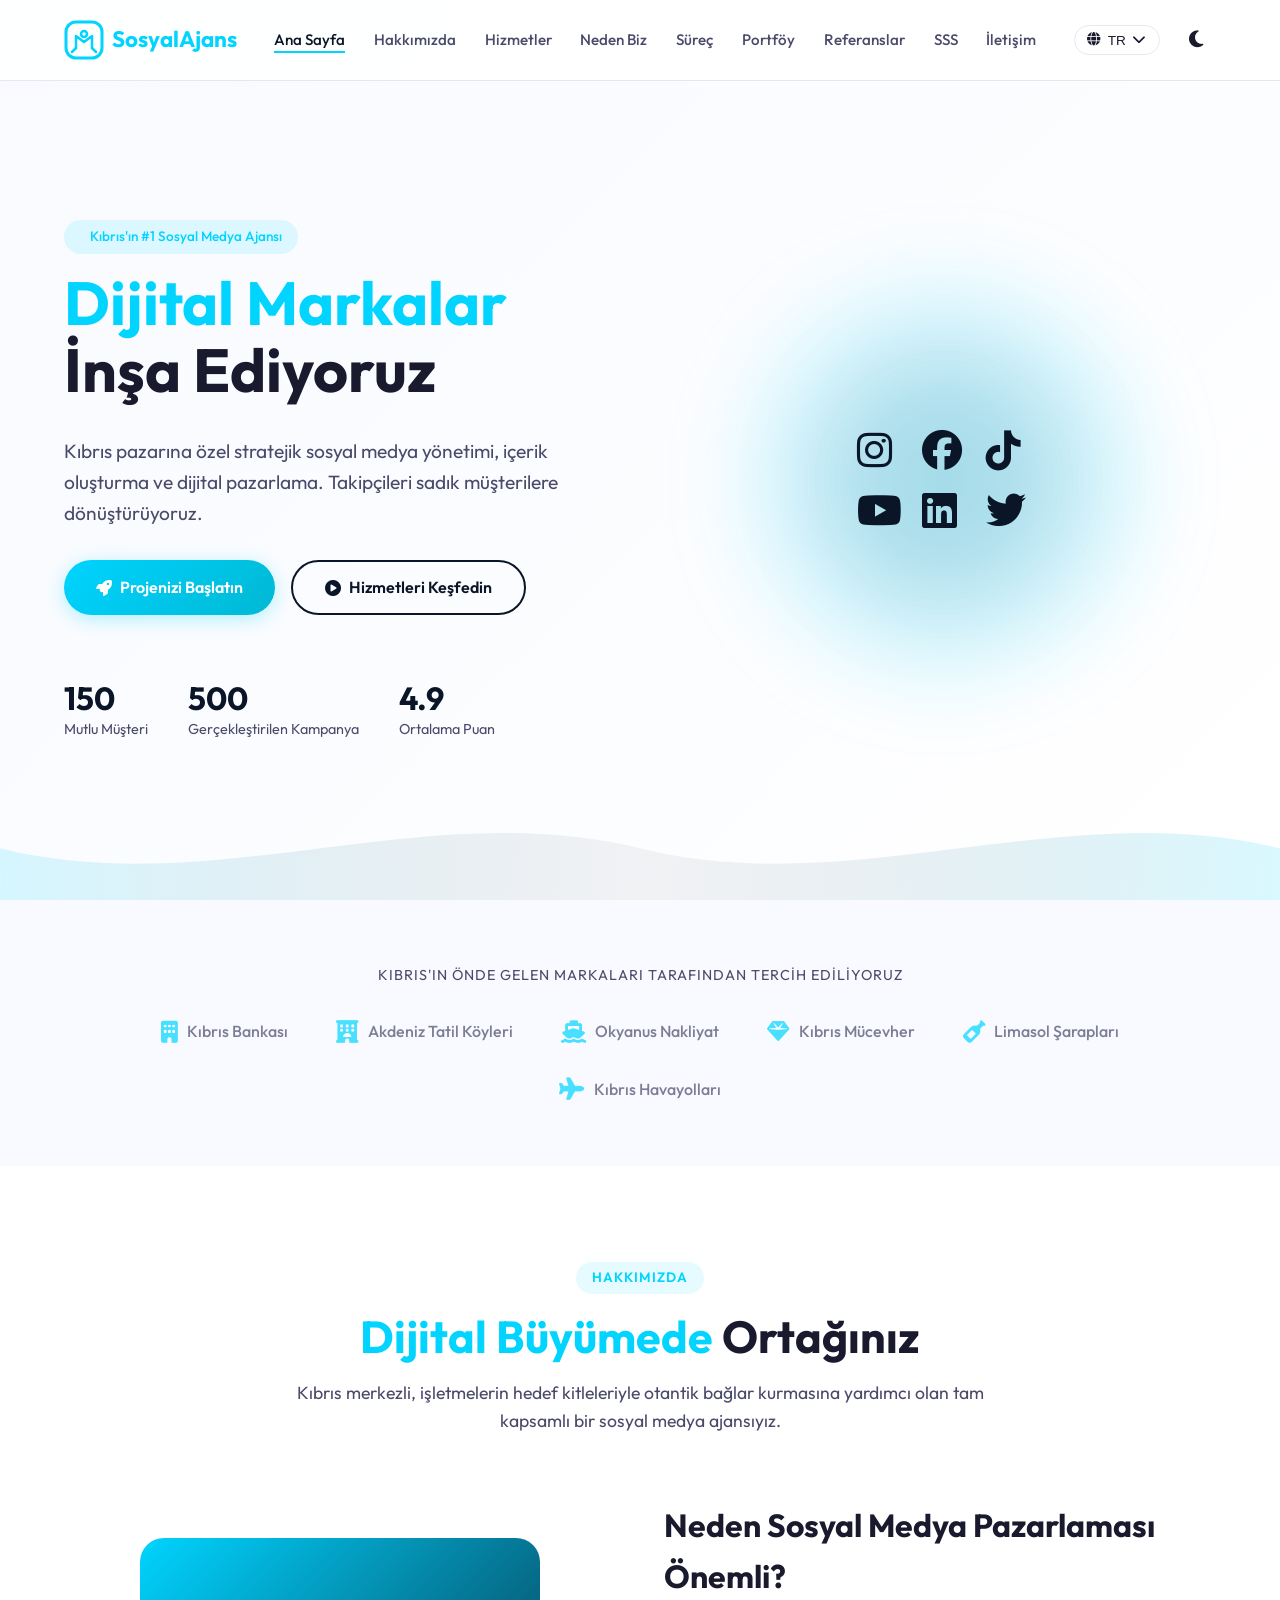
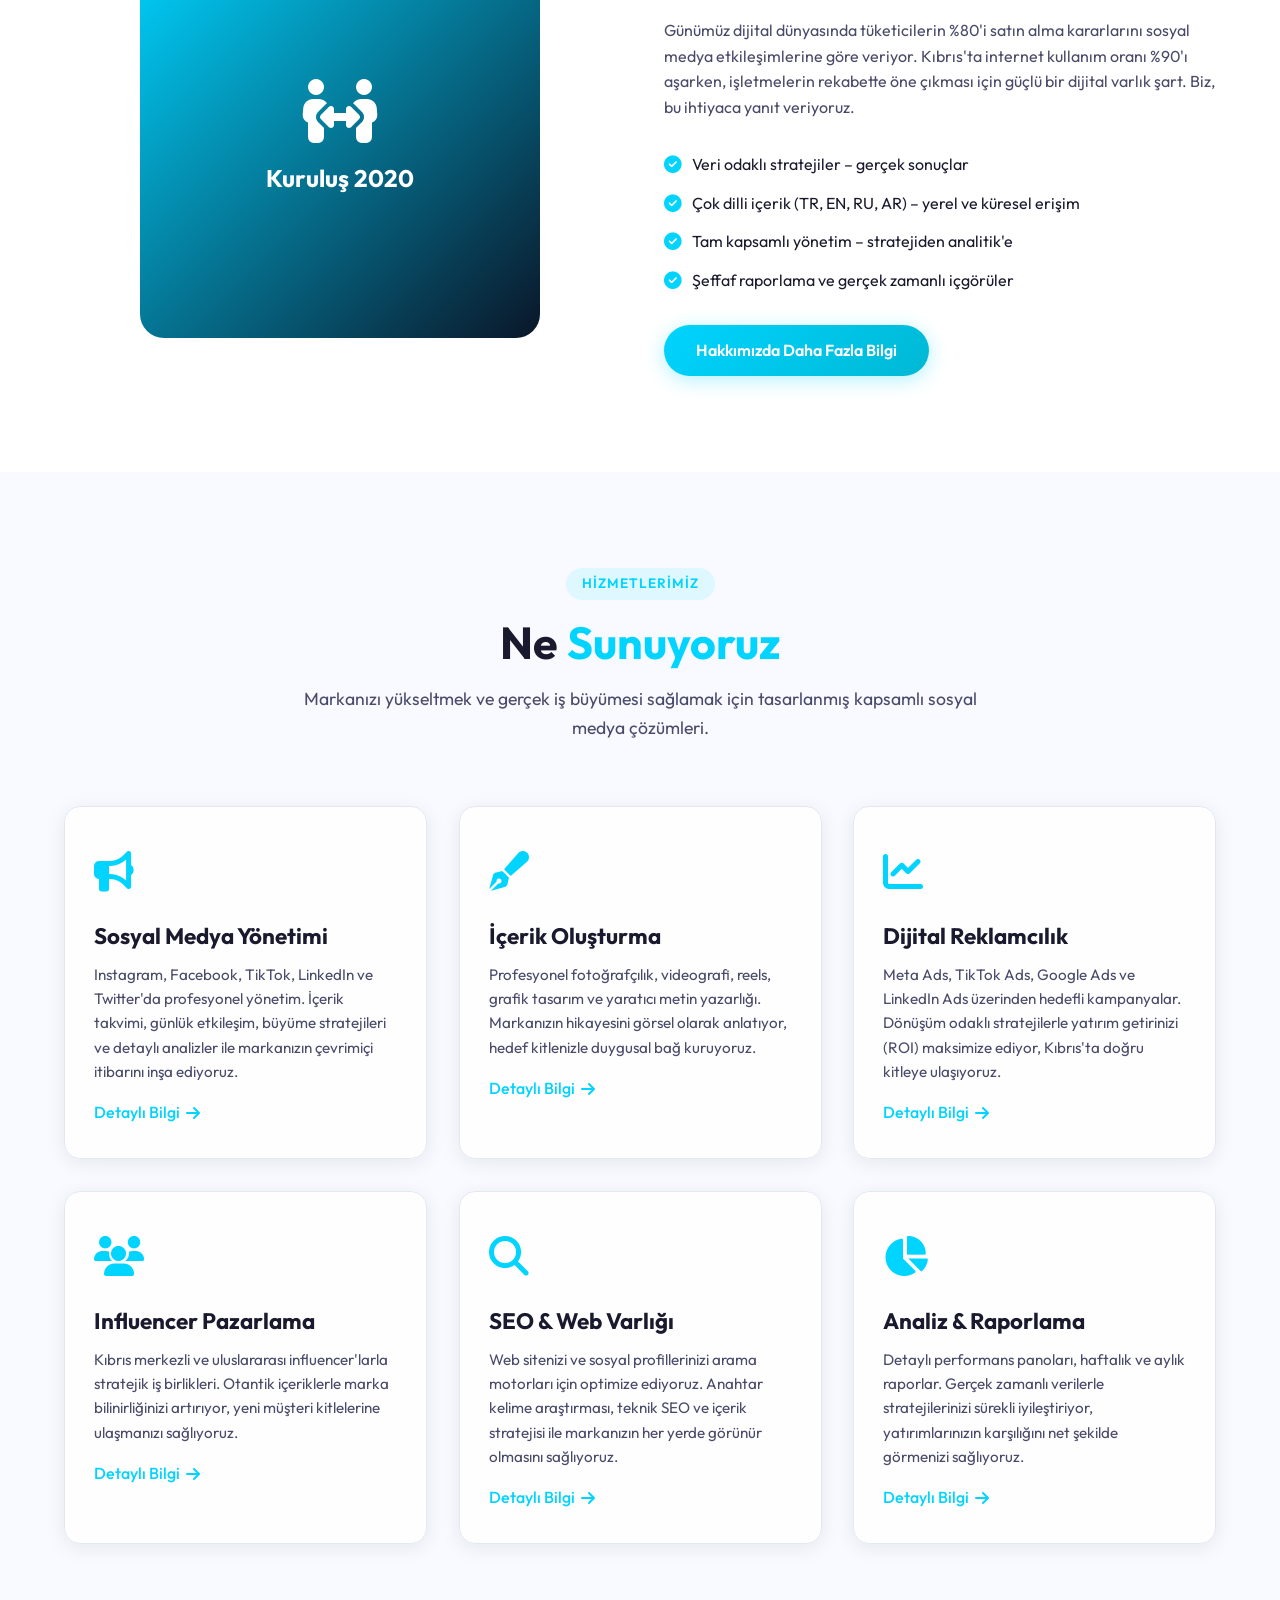
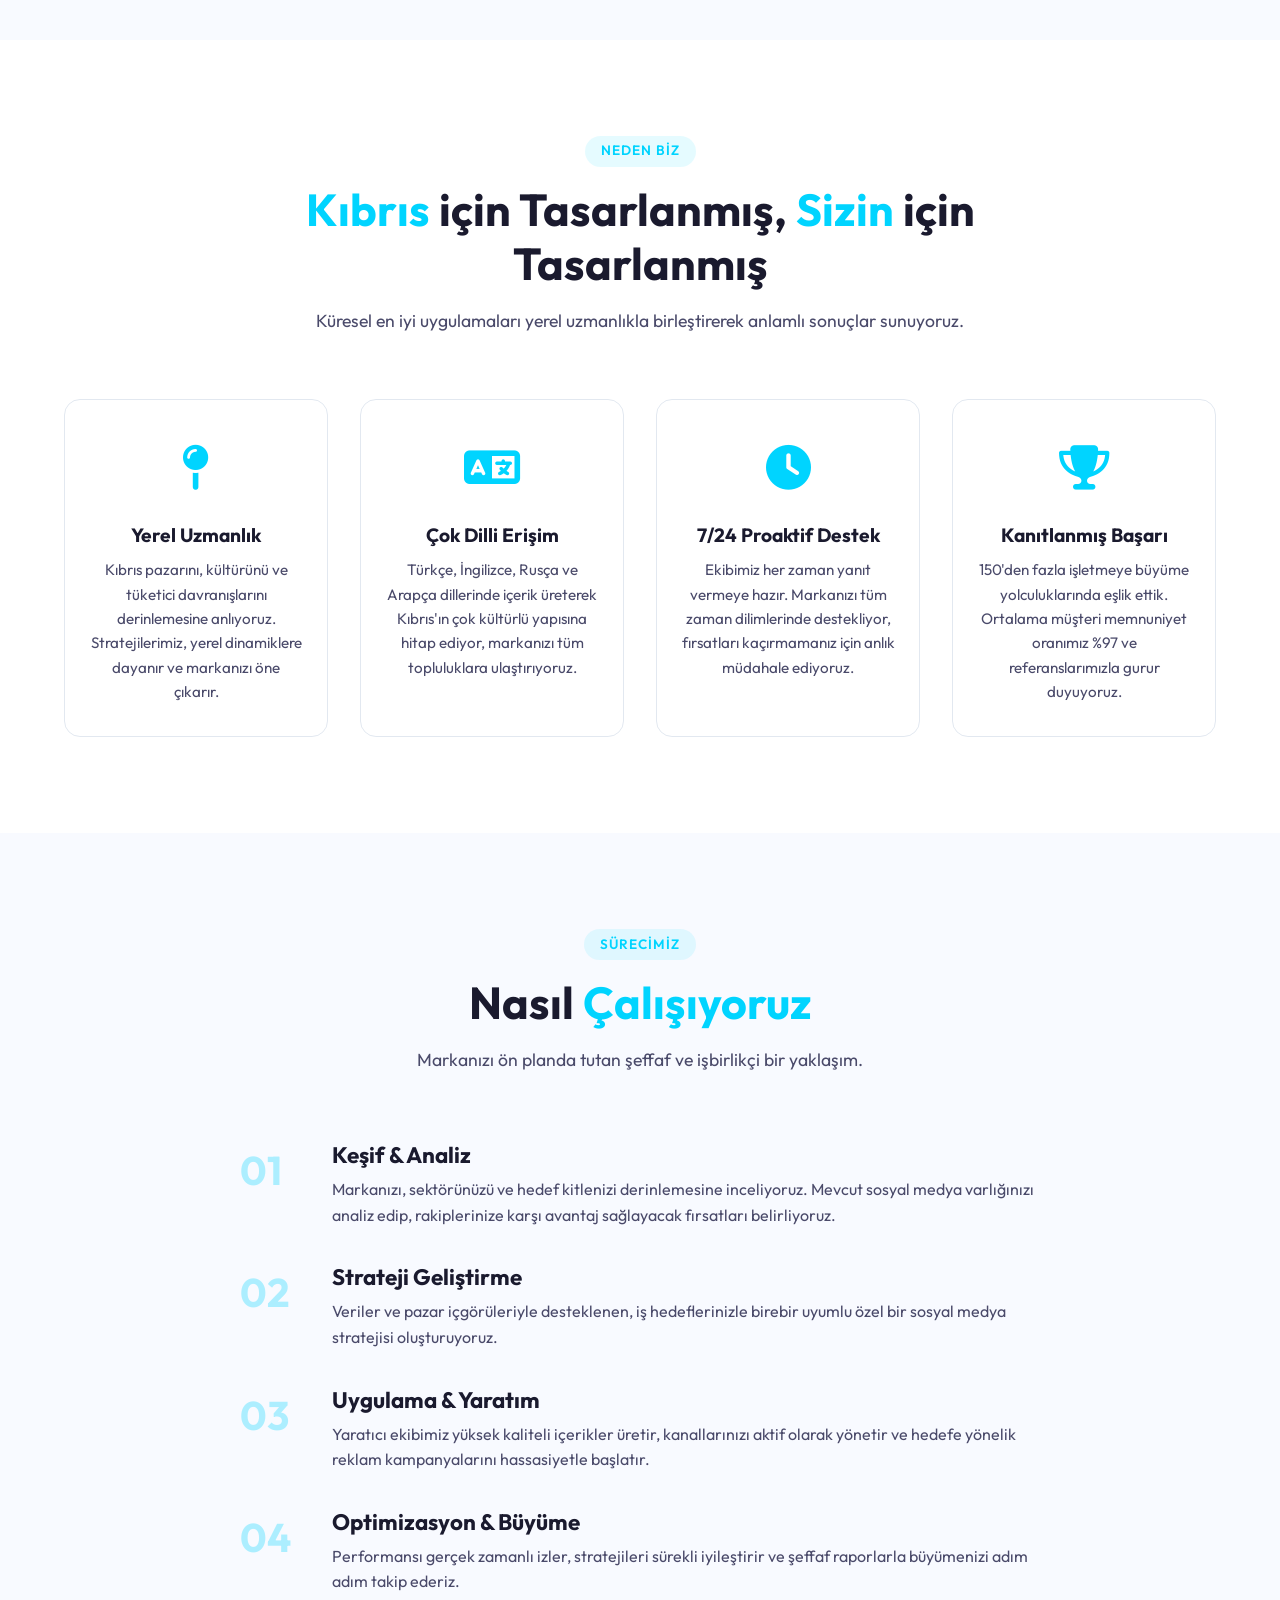
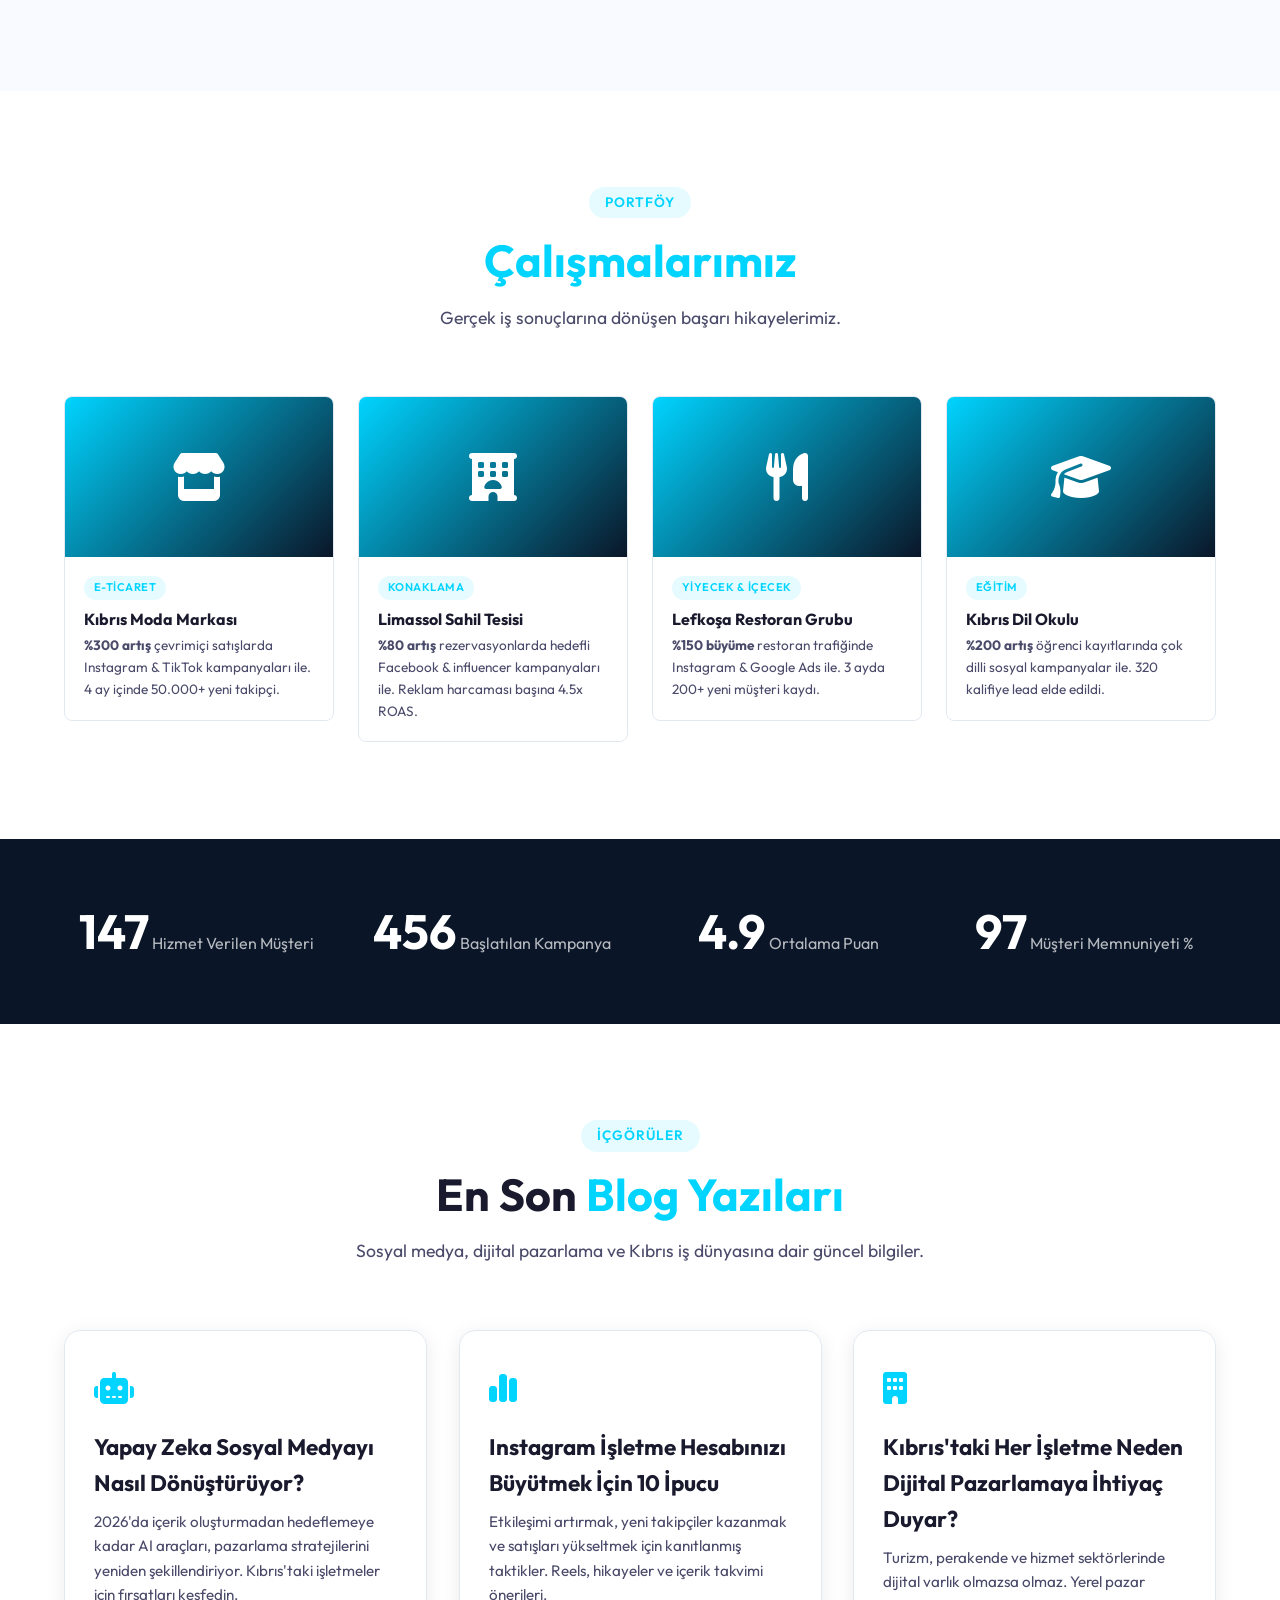
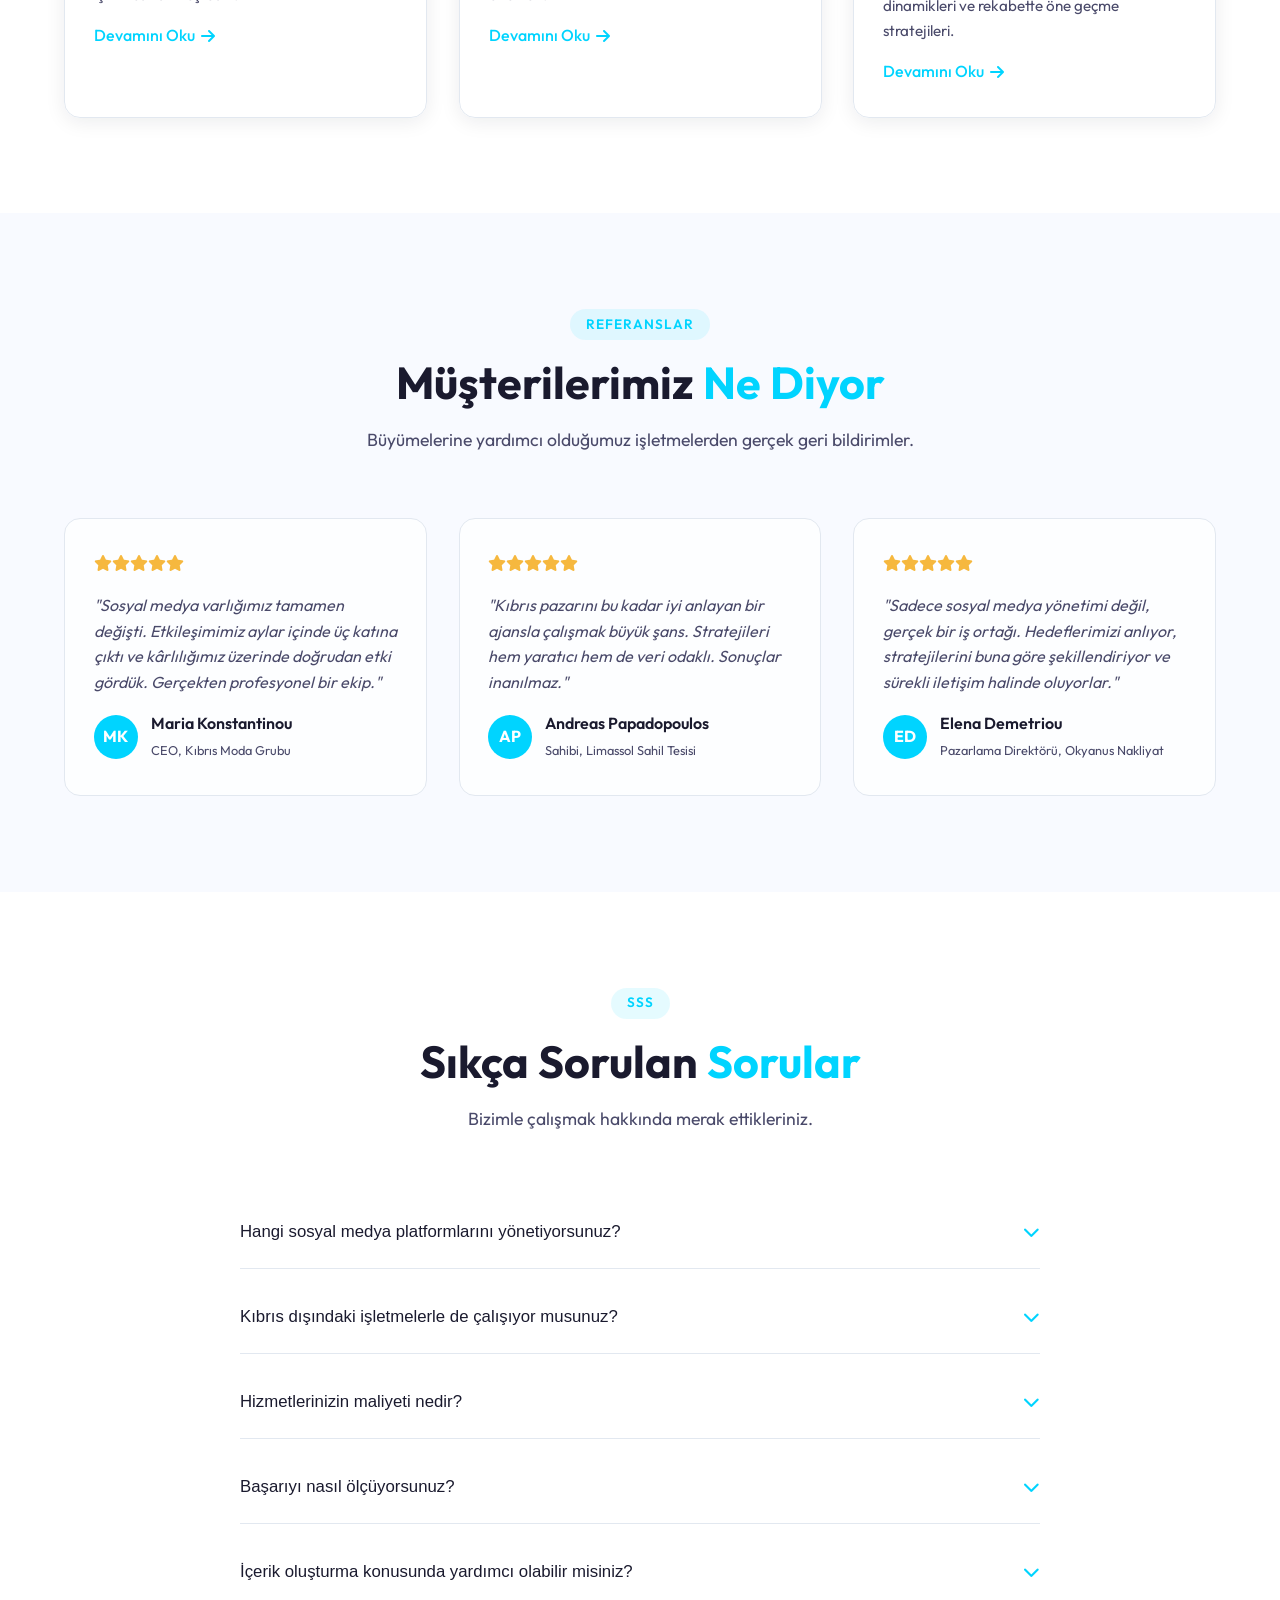
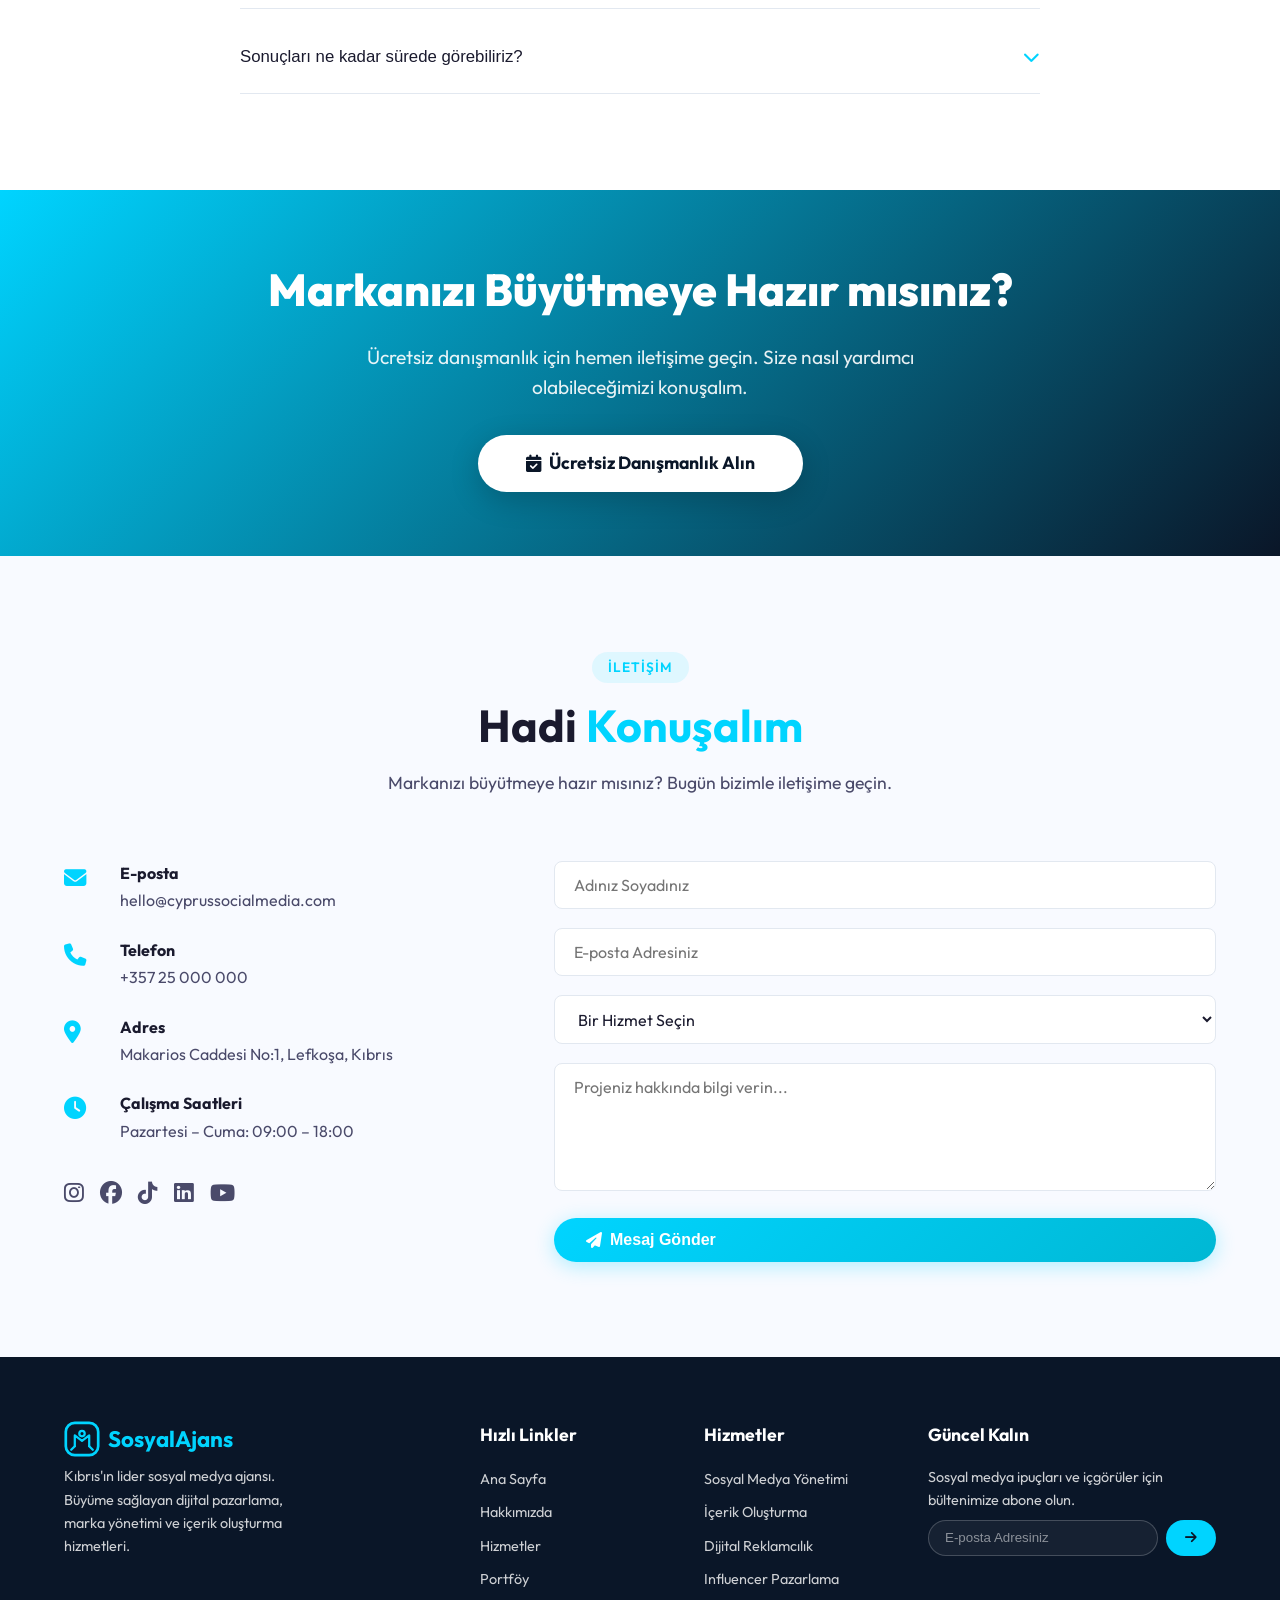
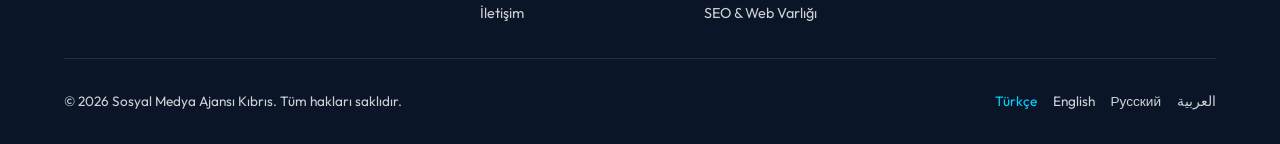
==== commit 8fd7240d: "Update font family to Outfit and preload styles in HTML files" ====
--- a/index.html
+++ b/index.html
@@ -20,9 +20,12 @@
     <link rel="icon" href="/favicon.ico">
 
     <!-- Preload critical fonts -->
-    <link rel="preload"
-        href="https://fonts.googleapis.com/css2?family=Inter:opsz,wght@14..32,300;14..32,400;14..32,500;14..32,600;14..32,700;14..32,800&display=swap"
+    <link rel="preload" href="https://fonts.googleapis.com/css2?family=Outfit:wght@300;400;500;600;700;800&display=swap"
         as="style" />
+
+    <!-- Google Fonts -->
+    <link rel="stylesheet"
+        href="https://fonts.googleapis.com/css2?family=Outfit:wght@300;400;500;600;700;800&display=swap" />
 
     <!-- CRITICAL INLINED CSS -->
     <style>
@@ -38,7 +41,7 @@
         }
 
         body {
-            font-family: 'Inter', -apple-system, BlinkMacSystemFont, 'Segoe UI', Roboto, sans-serif;
+            font-family: 'Outfit', -apple-system, BlinkMacSystemFont, 'Segoe UI', Roboto, sans-serif;
             background-color: #ffffff;
             color: #1a1a2e;
             line-height: 1.6;
--- a/assets/css/variables.css
+++ b/assets/css/variables.css
@@ -21,7 +21,7 @@
 
   /* ---- Typography ---- */
   --font-family:
-    "Inter", -apple-system, BlinkMacSystemFont, "Segoe UI", Roboto, sans-serif;
+    "Outfit", -apple-system, BlinkMacSystemFont, "Segoe UI", Roboto, sans-serif;
   --font-size-base: 16px;
   --font-weight-regular: 400;
   --font-weight-medium: 500;
--- a/assets/css/responsive.css
+++ b/assets/css/responsive.css
@@ -1,4 +1,3 @@
-/* Media queries */
 /* ============================================================
    RESPONSIVE BREAKPOINTS
    ============================================================ */
@@ -79,50 +78,146 @@
 
 /* ---- Mobile (max-width: 768px) ---- */
 @media (max-width: 768px) {
+  /* ===== NAVBAR ===== */
   .navbar-container {
     height: 70px;
-  }
-
+    padding: 0 1rem;
+  }
+
+  /* ✅ FIX: Ensure mobile toggle is always visible on mobile */
+  .mobile-toggle {
+    display: flex !important;
+    flex-shrink: 0;
+    width: 44px;
+    height: 44px;
+    padding: 0;
+    margin: 0;
+    align-items: center;
+    justify-content: center;
+    background: transparent;
+    border: none;
+    cursor: pointer;
+    border-radius: 8px;
+    transition: background 0.2s ease;
+    position: relative;
+    z-index: 1001;
+  }
+
+  .mobile-toggle:hover {
+    background: rgba(0, 212, 255, 0.1);
+  }
+
+  /* ✅ FIX: Ensure the bars are visible and centered */
+  .mobile-toggle .bar {
+    display: block !important;
+    width: 26px;
+    height: 2.5px;
+    background: var(--color-text);
+    transition: all 0.3s ease;
+    border-radius: 2px;
+    flex-shrink: 0;
+    position: absolute;
+    left: 50%;
+    transform: translateX(-50%);
+  }
+
+  .mobile-toggle .bar:nth-child(1) {
+    top: 14px;
+  }
+
+  .mobile-toggle .bar:nth-child(2) {
+    top: 50%;
+    transform: translate(-50%, -50%);
+  }
+
+  .mobile-toggle .bar:nth-child(3) {
+    bottom: 14px;
+  }
+
+  /* Animated hamburger */
+  .mobile-toggle.open .bar:nth-child(1) {
+    top: 50%;
+    transform: translate(-50%, -50%) rotate(45deg);
+  }
+
+  .mobile-toggle.open .bar:nth-child(2) {
+    opacity: 0;
+    transform: translate(-50%, -50%) scale(0);
+  }
+
+  .mobile-toggle.open .bar:nth-child(3) {
+    bottom: auto;
+    top: 50%;
+    transform: translate(-50%, -50%) rotate(-45deg);
+  }
+
+  /* Mobile menu panel */
   .nav-menu {
     position: fixed;
-    top: 70px;
+    top: 0;
     left: 0;
     width: 100%;
+    height: 100vh;
     background: var(--color-bg);
-    backdrop-filter: blur(12px);
-    padding: 1.5rem 2rem;
+    padding: 80px 2rem 2rem;
     box-shadow: 0 8px 30px var(--color-shadow);
-    border-bottom: 1px solid var(--color-border);
-    transform: translateY(-120%);
-    transition: transform var(--transition-medium);
+    transform: translateX(-100%);
+    transition: transform 0.35s cubic-bezier(0.4, 0, 0.2, 1);
     z-index: 999;
+    overflow-y: auto;
+    visibility: hidden;
+  }
+
+  .nav-menu.open {
+    transform: translateX(0);
+    visibility: visible;
   }
 
   .dark-theme .nav-menu {
     background: var(--color-bg);
   }
 
-  .nav-menu.open {
-    transform: translateY(0);
-  }
-
   .nav-links {
     flex-direction: column;
-    gap: 1.2rem;
+    gap: 1.5rem;
     align-items: flex-start;
-  }
-
-  .mobile-toggle {
+    padding: 0;
+  }
+
+  .nav-links a {
+    font-size: 1.2rem;
+    padding: 0.5rem 0;
+    width: 100%;
+    border-bottom: 1px solid var(--color-border);
+  }
+
+  /* Nav actions on mobile - keep visible */
+  .nav-actions {
     display: flex;
-  }
-
+    align-items: center;
+    gap: 0.8rem;
+    flex-shrink: 0;
+  }
+
+  .lang-btn {
+    font-size: 0.75rem;
+    padding: 0.3rem 0.6rem;
+  }
+
+  .theme-toggle {
+    width: 36px;
+    height: 36px;
+    font-size: 1rem;
+  }
+
+  /* ===== HERO ===== */
   .hero {
     padding: 100px 0 60px;
     min-height: auto;
   }
 
   .hero h1 {
-    font-size: 2.4rem;
+    font-size: 2.2rem;
   }
 
   .hero p {
@@ -132,21 +227,31 @@
   .hero-buttons {
     flex-direction: column;
     align-items: center;
+    width: 100%;
+  }
+
+  .hero-buttons .btn {
+    width: 100%;
+    max-width: 300px;
+    justify-content: center;
   }
 
   .hero-stats {
     flex-wrap: wrap;
     gap: 1.5rem;
+    justify-content: center;
   }
 
   .hero-image-wrapper {
     max-width: 280px;
   }
 
+  /* ===== SECTION HEADERS ===== */
   .section-header h2 {
     font-size: 2rem;
   }
 
+  /* ===== GRIDS ===== */
   .services-grid {
     grid-template-columns: 1fr;
   }
@@ -158,6 +263,7 @@
   .process-step {
     flex-direction: column;
     gap: 0.5rem;
+    align-items: flex-start;
   }
 
   .step-number {
@@ -181,6 +287,7 @@
     font-size: 2.2rem;
   }
 
+  /* ===== FOOTER ===== */
   .footer-grid {
     grid-template-columns: 1fr;
     text-align: center;
@@ -201,6 +308,18 @@
     flex-wrap: wrap;
   }
 
+  .newsletter-form {
+    flex-direction: column;
+    max-width: 300px;
+    margin: 0 auto;
+  }
+
+  .newsletter-form button {
+    width: 100%;
+    justify-content: center;
+  }
+
+  /* ===== CONTACT ===== */
   .contact-form {
     gap: 1rem;
   }
@@ -217,13 +336,76 @@
     padding: 0 1rem;
   }
 
+  /* ===== NAVBAR ===== */
+  .navbar-container {
+    height: 60px;
+    padding: 0 0.8rem;
+  }
+
+  .logo {
+    font-size: 1.1rem;
+    gap: 0.3rem;
+  }
+
+  .logo svg {
+    width: 30px;
+    height: 30px;
+  }
+
+  /* ✅ FIX: Smaller toggle on tiny screens */
+  .mobile-toggle {
+    width: 38px;
+    height: 38px;
+  }
+
+  .mobile-toggle .bar {
+    width: 20px;
+    height: 2px;
+  }
+
+  .mobile-toggle .bar:nth-child(1) {
+    top: 12px;
+  }
+
+  .mobile-toggle .bar:nth-child(3) {
+    bottom: 12px;
+  }
+
+  .nav-menu {
+    padding: 70px 1.5rem 1.5rem;
+  }
+
+  .nav-links a {
+    font-size: 1rem;
+    padding: 0.4rem 0;
+  }
+
+  /* ===== HERO ===== */
+  .hero {
+    padding: 80px 0 40px;
+  }
+
   .hero h1 {
-    font-size: 2rem;
+    font-size: 1.8rem;
+  }
+
+  .hero p {
+    font-size: 0.95rem;
+  }
+
+  .hero-badge {
+    font-size: 0.7rem;
+    padding: 0.3rem 0.8rem;
+  }
+
+  .hero-badge i {
+    font-size: 0.7rem;
   }
 
   .hero-stats {
     flex-direction: column;
-    gap: 0.8rem;
+    gap: 0.6rem;
+    align-items: center;
   }
 
   .hero-stat {
@@ -233,16 +415,257 @@
     justify-content: center;
   }
 
-  .section-header h2 {
-    font-size: 1.7rem;
-  }
-
+  .stat-number {
+    font-size: 1.6rem;
+  }
+
+  .stat-label {
+    font-size: 0.8rem;
+  }
+
+  .hero-image-wrapper {
+    max-width: 200px;
+  }
+
+  .hero-content-icons {
+    font-size: 1.8rem;
+    gap: 0.8rem;
+  }
+
+  /* ===== BUTTONS ===== */
   .btn {
     padding: 0.6rem 1.5rem;
+    font-size: 0.85rem;
+  }
+
+  .hero-buttons .btn {
+    width: 100%;
+    max-width: 260px;
+    justify-content: center;
+    font-size: 0.85rem;
+    padding: 0.7rem 1.2rem;
+  }
+
+  /* ===== SECTION HEADERS ===== */
+  .section-header h2 {
+    font-size: 1.6rem;
+  }
+
+  .section-header p {
+    font-size: 0.95rem;
+  }
+
+  .section-tag {
+    font-size: 0.7rem;
+    padding: 0.2rem 0.8rem;
+  }
+
+  /* ===== SERVICE CARDS ===== */
+  .service-card {
+    padding: 1.5rem 1.2rem;
+  }
+
+  .service-icon {
+    font-size: 2rem;
+  }
+
+  .service-card h3 {
+    font-size: 1.2rem;
+  }
+
+  .service-card p {
     font-size: 0.9rem;
   }
 
+  /* ===== STATISTICS ===== */
   .stat-item .stat-number {
-    font-size: 1.8rem;
+    font-size: 1.6rem;
+  }
+
+  .stat-item .stat-label {
+    font-size: 0.8rem;
+  }
+
+  /* ===== TESTIMONIALS ===== */
+  .testimonial-card {
+    padding: 1.2rem 1rem;
+  }
+
+  .testimonial-card p {
+    font-size: 0.9rem;
+  }
+
+  .author-name {
+    font-size: 0.9rem;
+  }
+
+  .author-title {
+    font-size: 0.7rem;
+  }
+
+  /* ===== FAQ ===== */
+  .faq-question {
+    font-size: 0.95rem;
+    padding: 0.6rem 0;
+  }
+
+  .faq-answer p {
+    font-size: 0.9rem;
+  }
+
+  /* ===== CONTACT ===== */
+  .contact-item {
+    gap: 0.8rem;
+  }
+
+  .contact-icon {
+    font-size: 1.2rem;
+    min-width: 32px;
+  }
+
+  .contact-item h3 {
+    font-size: 0.9rem;
+  }
+
+  .contact-item a,
+  .contact-item p {
+    font-size: 0.85rem;
+  }
+
+  .form-group input,
+  .form-group select,
+  .form-group textarea {
+    font-size: 0.85rem;
+    padding: 0.6rem 1rem;
+  }
+
+  /* ===== FOOTER ===== */
+  .footer-brand p {
+    font-size: 0.8rem;
+  }
+
+  .footer-links h3,
+  .footer-newsletter h3 {
+    font-size: 1rem;
+  }
+
+  .footer-links a {
+    font-size: 0.8rem;
+  }
+
+  .footer-newsletter p {
+    font-size: 0.8rem;
+  }
+
+  .newsletter-form input {
+    font-size: 0.8rem;
+    padding: 0.5rem 0.8rem;
+  }
+
+  .footer-bottom {
+    font-size: 0.7rem;
+  }
+
+  .footer-lang-links {
+    gap: 0.5rem;
+  }
+
+  .footer-lang-links a {
+    font-size: 0.7rem;
+  }
+
+  /* ===== CTA ===== */
+  section[style*="padding: 4rem 0"] {
+    padding: 3rem 0 !important;
+  }
+
+  section[style*="padding: 4rem 0"] h2 {
+    font-size: 1.8rem !important;
+  }
+
+  section[style*="padding: 4rem 0"] p {
+    font-size: 0.95rem !important;
+  }
+
+  section[style*="padding: 4rem 0"] .btn {
+    font-size: 0.9rem !important;
+    padding: 0.7rem 2rem !important;
+  }
+
+  /* ===== STATS SECTION CTA ===== */
+  .stats-grid {
+    grid-template-columns: 1fr 1fr;
+    gap: 1.2rem;
   }
 }
+
+/* ---- Extra small phones (max-width: 360px) ---- */
+@media (max-width: 360px) {
+  .hero h1 {
+    font-size: 1.5rem;
+  }
+
+  .hero p {
+    font-size: 0.85rem;
+  }
+
+  .btn {
+    font-size: 0.75rem;
+    padding: 0.5rem 1.2rem;
+  }
+
+  .section-header h2 {
+    font-size: 1.3rem;
+  }
+
+  .logo {
+    font-size: 0.95rem;
+  }
+
+  .logo svg {
+    width: 26px;
+    height: 26px;
+  }
+
+  .mobile-toggle {
+    width: 34px;
+    height: 34px;
+  }
+
+  .mobile-toggle .bar {
+    width: 18px;
+    height: 2px;
+  }
+
+  .mobile-toggle .bar:nth-child(1) {
+    top: 11px;
+  }
+
+  .mobile-toggle .bar:nth-child(3) {
+    bottom: 11px;
+  }
+
+  .nav-actions {
+    gap: 0.4rem;
+  }
+
+  .lang-btn {
+    font-size: 0.65rem;
+    padding: 0.2rem 0.5rem;
+  }
+
+  .theme-toggle {
+    width: 30px;
+    height: 30px;
+    font-size: 0.85rem;
+  }
+
+  .hero-image-wrapper {
+    max-width: 160px;
+  }
+
+  .hero-content-icons {
+    font-size: 1.4rem;
+    gap: 0.6rem;
+  }
+}
--- a/assets/css/variables.css
+++ b/assets/css/variables.css
@@ -21,7 +21,7 @@
 
   /* ---- Typography ---- */
   --font-family:
-    "Inter", -apple-system, BlinkMacSystemFont, "Segoe UI", Roboto, sans-serif;
+    "Outfit", -apple-system, BlinkMacSystemFont, "Segoe UI", Roboto, sans-serif;
   --font-size-base: 16px;
   --font-weight-regular: 400;
   --font-weight-medium: 500;
--- a/assets/css/responsive.css
+++ b/assets/css/responsive.css
@@ -1,4 +1,3 @@
-/* Media queries */
 /* ============================================================
    RESPONSIVE BREAKPOINTS
    ============================================================ */
@@ -79,50 +78,146 @@
 
 /* ---- Mobile (max-width: 768px) ---- */
 @media (max-width: 768px) {
+  /* ===== NAVBAR ===== */
   .navbar-container {
     height: 70px;
-  }
-
+    padding: 0 1rem;
+  }
+
+  /* ✅ FIX: Ensure mobile toggle is always visible on mobile */
+  .mobile-toggle {
+    display: flex !important;
+    flex-shrink: 0;
+    width: 44px;
+    height: 44px;
+    padding: 0;
+    margin: 0;
+    align-items: center;
+    justify-content: center;
+    background: transparent;
+    border: none;
+    cursor: pointer;
+    border-radius: 8px;
+    transition: background 0.2s ease;
+    position: relative;
+    z-index: 1001;
+  }
+
+  .mobile-toggle:hover {
+    background: rgba(0, 212, 255, 0.1);
+  }
+
+  /* ✅ FIX: Ensure the bars are visible and centered */
+  .mobile-toggle .bar {
+    display: block !important;
+    width: 26px;
+    height: 2.5px;
+    background: var(--color-text);
+    transition: all 0.3s ease;
+    border-radius: 2px;
+    flex-shrink: 0;
+    position: absolute;
+    left: 50%;
+    transform: translateX(-50%);
+  }
+
+  .mobile-toggle .bar:nth-child(1) {
+    top: 14px;
+  }
+
+  .mobile-toggle .bar:nth-child(2) {
+    top: 50%;
+    transform: translate(-50%, -50%);
+  }
+
+  .mobile-toggle .bar:nth-child(3) {
+    bottom: 14px;
+  }
+
+  /* Animated hamburger */
+  .mobile-toggle.open .bar:nth-child(1) {
+    top: 50%;
+    transform: translate(-50%, -50%) rotate(45deg);
+  }
+
+  .mobile-toggle.open .bar:nth-child(2) {
+    opacity: 0;
+    transform: translate(-50%, -50%) scale(0);
+  }
+
+  .mobile-toggle.open .bar:nth-child(3) {
+    bottom: auto;
+    top: 50%;
+    transform: translate(-50%, -50%) rotate(-45deg);
+  }
+
+  /* Mobile menu panel */
   .nav-menu {
     position: fixed;
-    top: 70px;
+    top: 0;
     left: 0;
     width: 100%;
+    height: 100vh;
     background: var(--color-bg);
-    backdrop-filter: blur(12px);
-    padding: 1.5rem 2rem;
+    padding: 80px 2rem 2rem;
     box-shadow: 0 8px 30px var(--color-shadow);
-    border-bottom: 1px solid var(--color-border);
-    transform: translateY(-120%);
-    transition: transform var(--transition-medium);
+    transform: translateX(-100%);
+    transition: transform 0.35s cubic-bezier(0.4, 0, 0.2, 1);
     z-index: 999;
+    overflow-y: auto;
+    visibility: hidden;
+  }
+
+  .nav-menu.open {
+    transform: translateX(0);
+    visibility: visible;
   }
 
   .dark-theme .nav-menu {
     background: var(--color-bg);
   }
 
-  .nav-menu.open {
-    transform: translateY(0);
-  }
-
   .nav-links {
     flex-direction: column;
-    gap: 1.2rem;
+    gap: 1.5rem;
     align-items: flex-start;
-  }
-
-  .mobile-toggle {
+    padding: 0;
+  }
+
+  .nav-links a {
+    font-size: 1.2rem;
+    padding: 0.5rem 0;
+    width: 100%;
+    border-bottom: 1px solid var(--color-border);
+  }
+
+  /* Nav actions on mobile - keep visible */
+  .nav-actions {
     display: flex;
-  }
-
+    align-items: center;
+    gap: 0.8rem;
+    flex-shrink: 0;
+  }
+
+  .lang-btn {
+    font-size: 0.75rem;
+    padding: 0.3rem 0.6rem;
+  }
+
+  .theme-toggle {
+    width: 36px;
+    height: 36px;
+    font-size: 1rem;
+  }
+
+  /* ===== HERO ===== */
   .hero {
     padding: 100px 0 60px;
     min-height: auto;
   }
 
   .hero h1 {
-    font-size: 2.4rem;
+    font-size: 2.2rem;
   }
 
   .hero p {
@@ -132,21 +227,31 @@
   .hero-buttons {
     flex-direction: column;
     align-items: center;
+    width: 100%;
+  }
+
+  .hero-buttons .btn {
+    width: 100%;
+    max-width: 300px;
+    justify-content: center;
   }
 
   .hero-stats {
     flex-wrap: wrap;
     gap: 1.5rem;
+    justify-content: center;
   }
 
   .hero-image-wrapper {
     max-width: 280px;
   }
 
+  /* ===== SECTION HEADERS ===== */
   .section-header h2 {
     font-size: 2rem;
   }
 
+  /* ===== GRIDS ===== */
   .services-grid {
     grid-template-columns: 1fr;
   }
@@ -158,6 +263,7 @@
   .process-step {
     flex-direction: column;
     gap: 0.5rem;
+    align-items: flex-start;
   }
 
   .step-number {
@@ -181,6 +287,7 @@
     font-size: 2.2rem;
   }
 
+  /* ===== FOOTER ===== */
   .footer-grid {
     grid-template-columns: 1fr;
     text-align: center;
@@ -201,6 +308,18 @@
     flex-wrap: wrap;
   }
 
+  .newsletter-form {
+    flex-direction: column;
+    max-width: 300px;
+    margin: 0 auto;
+  }
+
+  .newsletter-form button {
+    width: 100%;
+    justify-content: center;
+  }
+
+  /* ===== CONTACT ===== */
   .contact-form {
     gap: 1rem;
   }
@@ -217,13 +336,76 @@
     padding: 0 1rem;
   }
 
+  /* ===== NAVBAR ===== */
+  .navbar-container {
+    height: 60px;
+    padding: 0 0.8rem;
+  }
+
+  .logo {
+    font-size: 1.1rem;
+    gap: 0.3rem;
+  }
+
+  .logo svg {
+    width: 30px;
+    height: 30px;
+  }
+
+  /* ✅ FIX: Smaller toggle on tiny screens */
+  .mobile-toggle {
+    width: 38px;
+    height: 38px;
+  }
+
+  .mobile-toggle .bar {
+    width: 20px;
+    height: 2px;
+  }
+
+  .mobile-toggle .bar:nth-child(1) {
+    top: 12px;
+  }
+
+  .mobile-toggle .bar:nth-child(3) {
+    bottom: 12px;
+  }
+
+  .nav-menu {
+    padding: 70px 1.5rem 1.5rem;
+  }
+
+  .nav-links a {
+    font-size: 1rem;
+    padding: 0.4rem 0;
+  }
+
+  /* ===== HERO ===== */
+  .hero {
+    padding: 80px 0 40px;
+  }
+
   .hero h1 {
-    font-size: 2rem;
+    font-size: 1.8rem;
+  }
+
+  .hero p {
+    font-size: 0.95rem;
+  }
+
+  .hero-badge {
+    font-size: 0.7rem;
+    padding: 0.3rem 0.8rem;
+  }
+
+  .hero-badge i {
+    font-size: 0.7rem;
   }
 
   .hero-stats {
     flex-direction: column;
-    gap: 0.8rem;
+    gap: 0.6rem;
+    align-items: center;
   }
 
   .hero-stat {
@@ -233,16 +415,257 @@
     justify-content: center;
   }
 
-  .section-header h2 {
-    font-size: 1.7rem;
-  }
-
+  .stat-number {
+    font-size: 1.6rem;
+  }
+
+  .stat-label {
+    font-size: 0.8rem;
+  }
+
+  .hero-image-wrapper {
+    max-width: 200px;
+  }
+
+  .hero-content-icons {
+    font-size: 1.8rem;
+    gap: 0.8rem;
+  }
+
+  /* ===== BUTTONS ===== */
   .btn {
     padding: 0.6rem 1.5rem;
+    font-size: 0.85rem;
+  }
+
+  .hero-buttons .btn {
+    width: 100%;
+    max-width: 260px;
+    justify-content: center;
+    font-size: 0.85rem;
+    padding: 0.7rem 1.2rem;
+  }
+
+  /* ===== SECTION HEADERS ===== */
+  .section-header h2 {
+    font-size: 1.6rem;
+  }
+
+  .section-header p {
+    font-size: 0.95rem;
+  }
+
+  .section-tag {
+    font-size: 0.7rem;
+    padding: 0.2rem 0.8rem;
+  }
+
+  /* ===== SERVICE CARDS ===== */
+  .service-card {
+    padding: 1.5rem 1.2rem;
+  }
+
+  .service-icon {
+    font-size: 2rem;
+  }
+
+  .service-card h3 {
+    font-size: 1.2rem;
+  }
+
+  .service-card p {
     font-size: 0.9rem;
   }
 
+  /* ===== STATISTICS ===== */
   .stat-item .stat-number {
-    font-size: 1.8rem;
+    font-size: 1.6rem;
+  }
+
+  .stat-item .stat-label {
+    font-size: 0.8rem;
+  }
+
+  /* ===== TESTIMONIALS ===== */
+  .testimonial-card {
+    padding: 1.2rem 1rem;
+  }
+
+  .testimonial-card p {
+    font-size: 0.9rem;
+  }
+
+  .author-name {
+    font-size: 0.9rem;
+  }
+
+  .author-title {
+    font-size: 0.7rem;
+  }
+
+  /* ===== FAQ ===== */
+  .faq-question {
+    font-size: 0.95rem;
+    padding: 0.6rem 0;
+  }
+
+  .faq-answer p {
+    font-size: 0.9rem;
+  }
+
+  /* ===== CONTACT ===== */
+  .contact-item {
+    gap: 0.8rem;
+  }
+
+  .contact-icon {
+    font-size: 1.2rem;
+    min-width: 32px;
+  }
+
+  .contact-item h3 {
+    font-size: 0.9rem;
+  }
+
+  .contact-item a,
+  .contact-item p {
+    font-size: 0.85rem;
+  }
+
+  .form-group input,
+  .form-group select,
+  .form-group textarea {
+    font-size: 0.85rem;
+    padding: 0.6rem 1rem;
+  }
+
+  /* ===== FOOTER ===== */
+  .footer-brand p {
+    font-size: 0.8rem;
+  }
+
+  .footer-links h3,
+  .footer-newsletter h3 {
+    font-size: 1rem;
+  }
+
+  .footer-links a {
+    font-size: 0.8rem;
+  }
+
+  .footer-newsletter p {
+    font-size: 0.8rem;
+  }
+
+  .newsletter-form input {
+    font-size: 0.8rem;
+    padding: 0.5rem 0.8rem;
+  }
+
+  .footer-bottom {
+    font-size: 0.7rem;
+  }
+
+  .footer-lang-links {
+    gap: 0.5rem;
+  }
+
+  .footer-lang-links a {
+    font-size: 0.7rem;
+  }
+
+  /* ===== CTA ===== */
+  section[style*="padding: 4rem 0"] {
+    padding: 3rem 0 !important;
+  }
+
+  section[style*="padding: 4rem 0"] h2 {
+    font-size: 1.8rem !important;
+  }
+
+  section[style*="padding: 4rem 0"] p {
+    font-size: 0.95rem !important;
+  }
+
+  section[style*="padding: 4rem 0"] .btn {
+    font-size: 0.9rem !important;
+    padding: 0.7rem 2rem !important;
+  }
+
+  /* ===== STATS SECTION CTA ===== */
+  .stats-grid {
+    grid-template-columns: 1fr 1fr;
+    gap: 1.2rem;
   }
 }
+
+/* ---- Extra small phones (max-width: 360px) ---- */
+@media (max-width: 360px) {
+  .hero h1 {
+    font-size: 1.5rem;
+  }
+
+  .hero p {
+    font-size: 0.85rem;
+  }
+
+  .btn {
+    font-size: 0.75rem;
+    padding: 0.5rem 1.2rem;
+  }
+
+  .section-header h2 {
+    font-size: 1.3rem;
+  }
+
+  .logo {
+    font-size: 0.95rem;
+  }
+
+  .logo svg {
+    width: 26px;
+    height: 26px;
+  }
+
+  .mobile-toggle {
+    width: 34px;
+    height: 34px;
+  }
+
+  .mobile-toggle .bar {
+    width: 18px;
+    height: 2px;
+  }
+
+  .mobile-toggle .bar:nth-child(1) {
+    top: 11px;
+  }
+
+  .mobile-toggle .bar:nth-child(3) {
+    bottom: 11px;
+  }
+
+  .nav-actions {
+    gap: 0.4rem;
+  }
+
+  .lang-btn {
+    font-size: 0.65rem;
+    padding: 0.2rem 0.5rem;
+  }
+
+  .theme-toggle {
+    width: 30px;
+    height: 30px;
+    font-size: 0.85rem;
+  }
+
+  .hero-image-wrapper {
+    max-width: 160px;
+  }
+
+  .hero-content-icons {
+    font-size: 1.4rem;
+    gap: 0.6rem;
+  }
+}
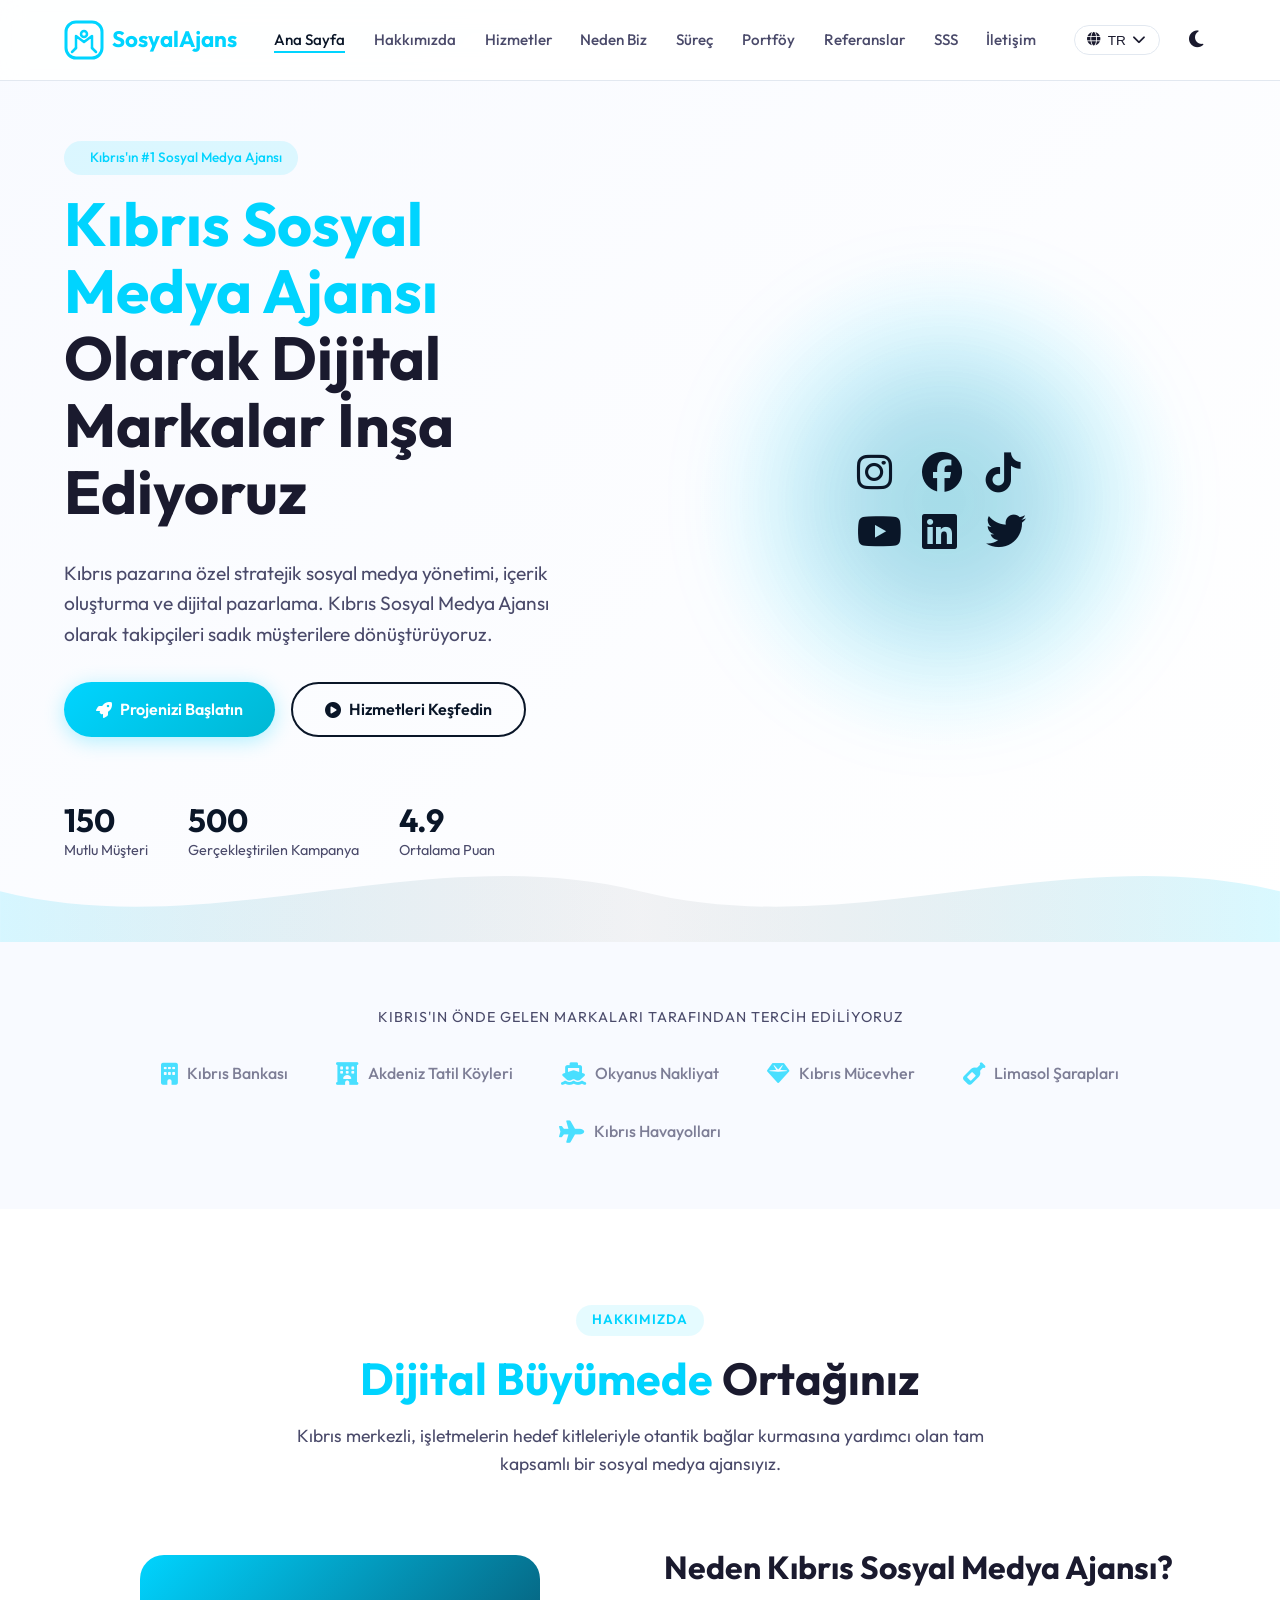
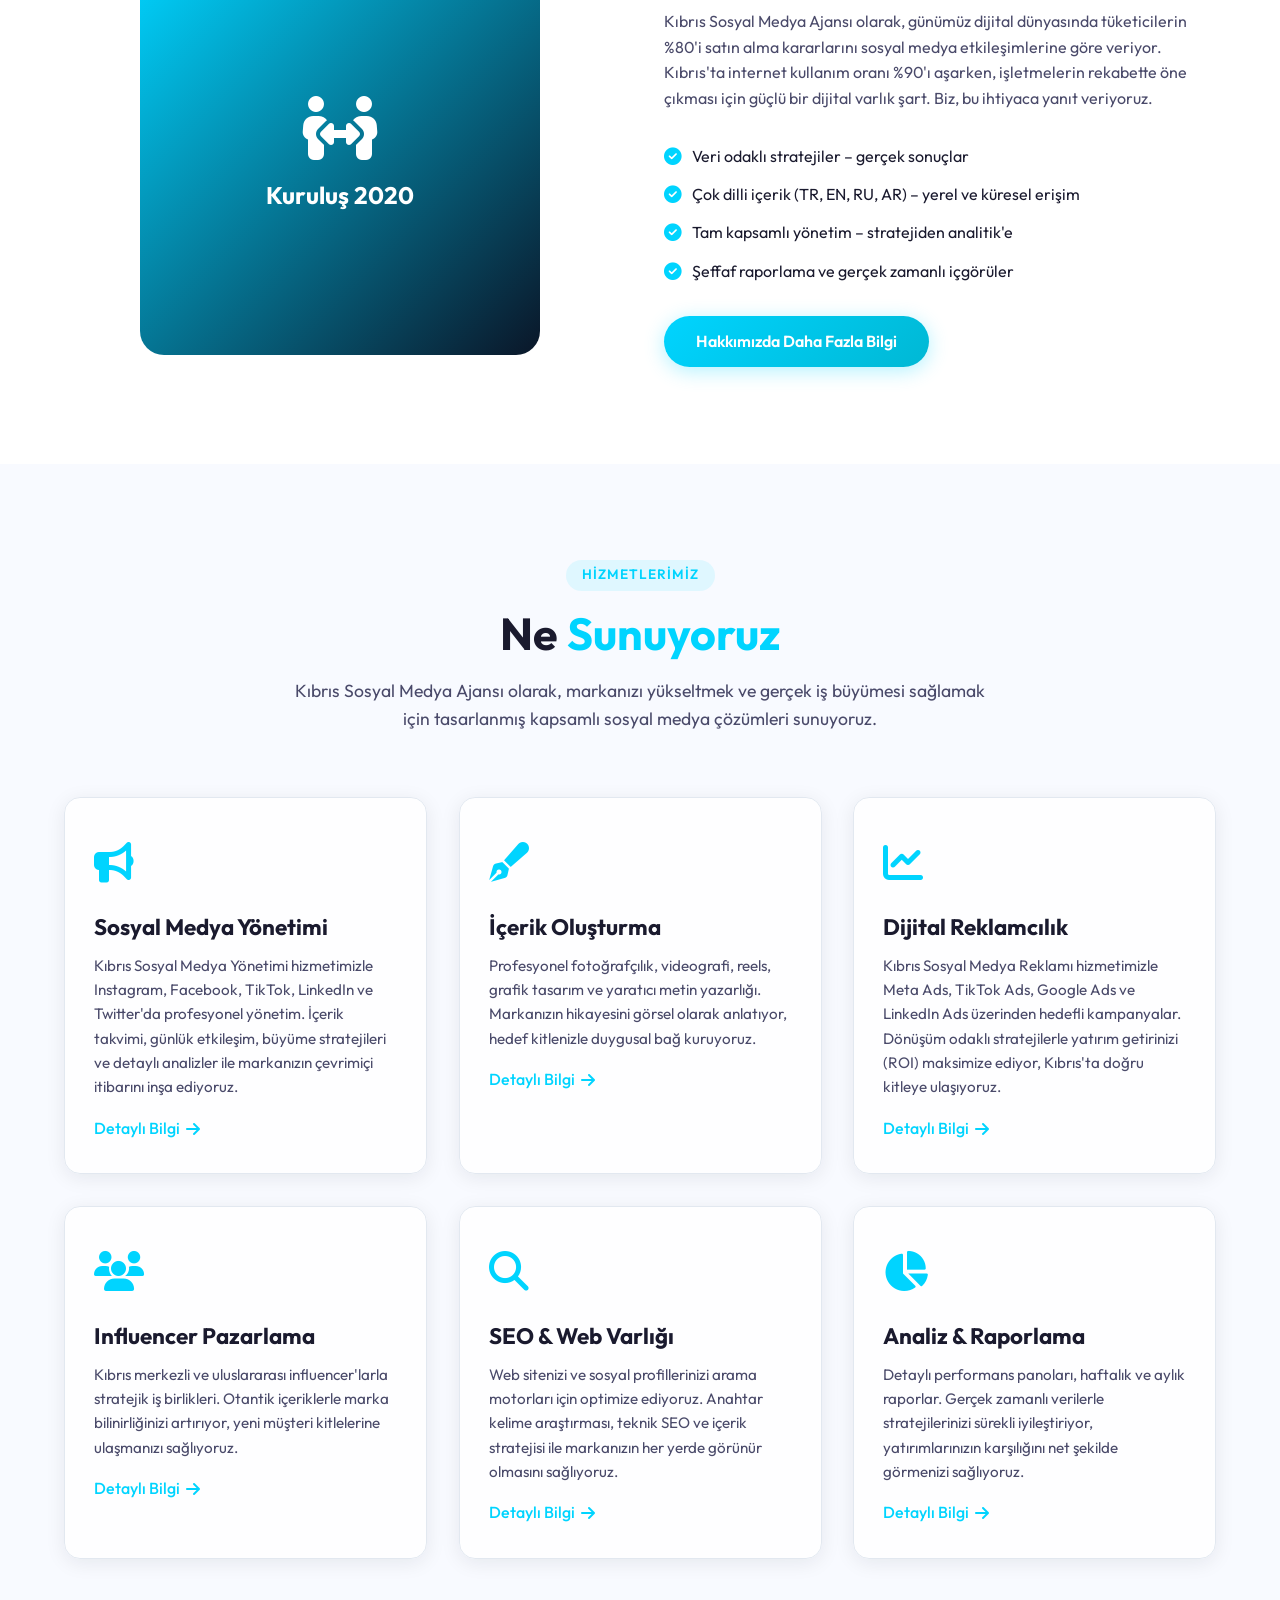
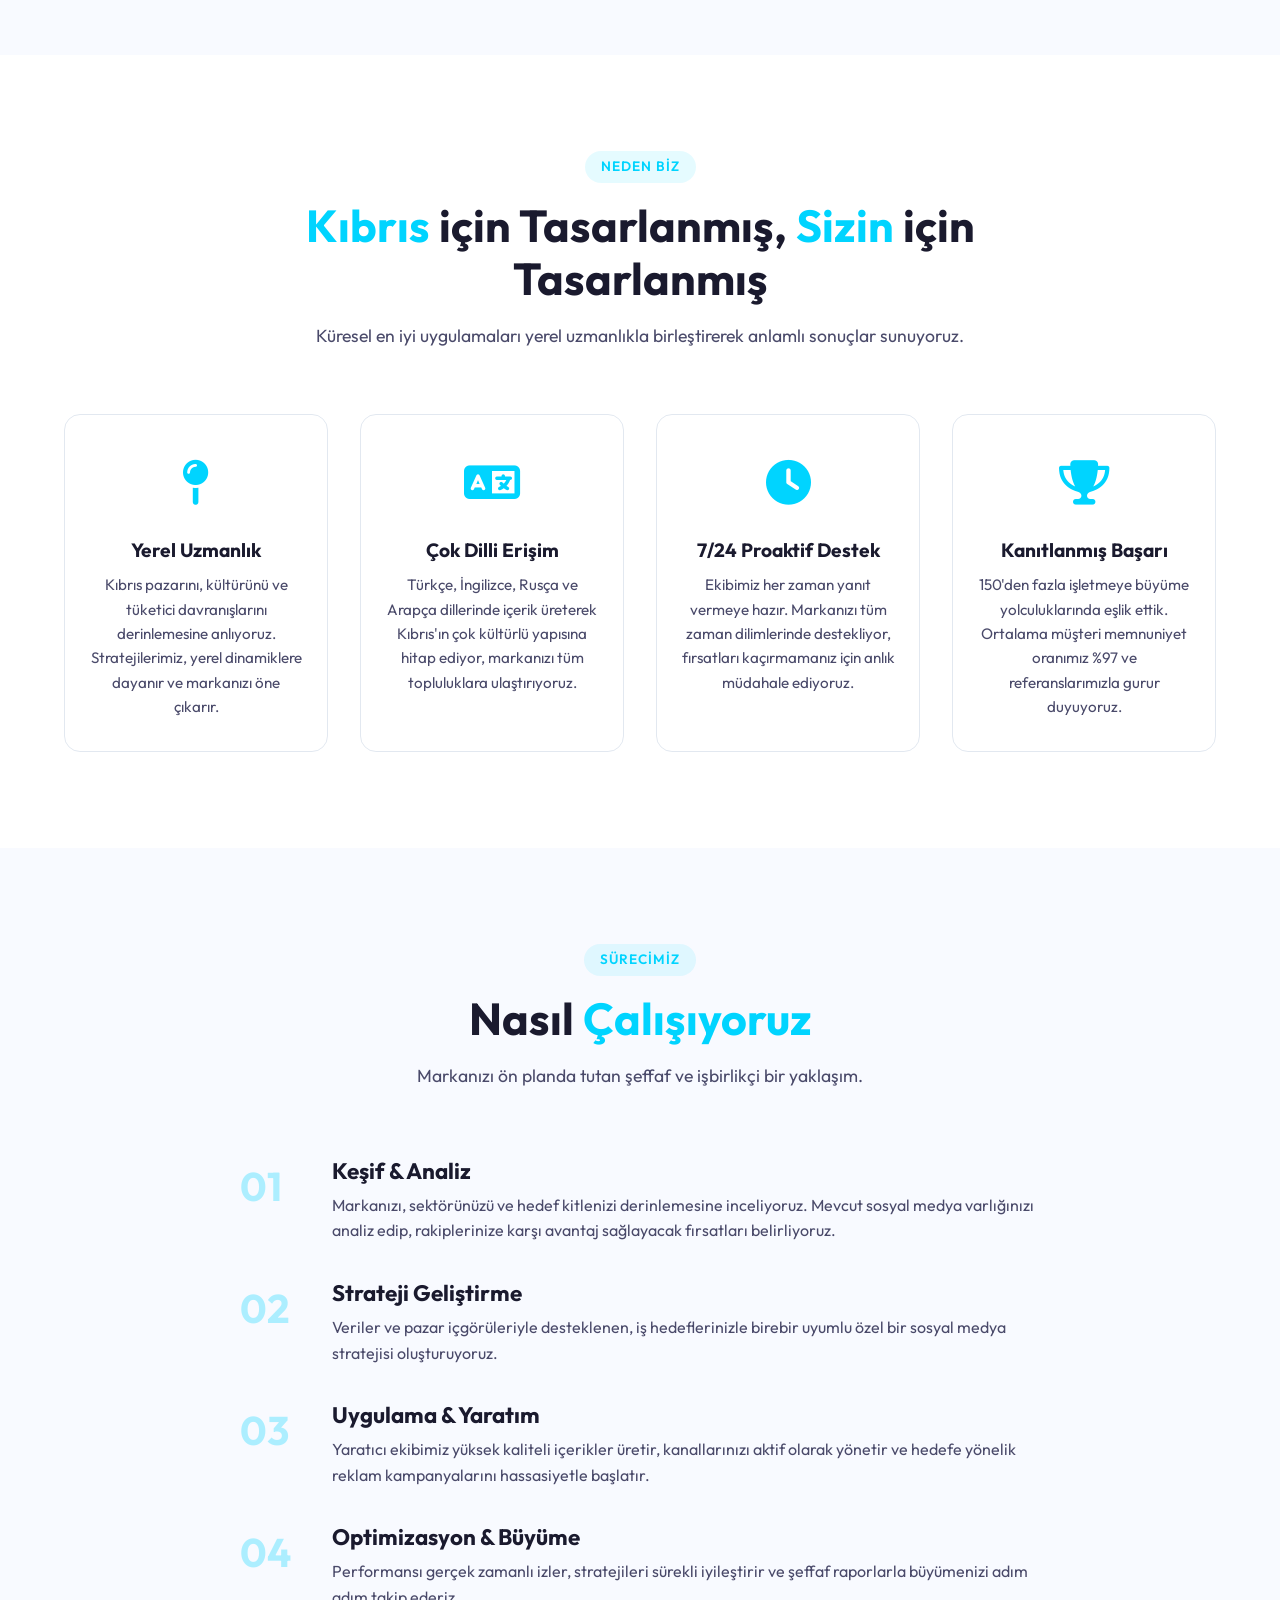
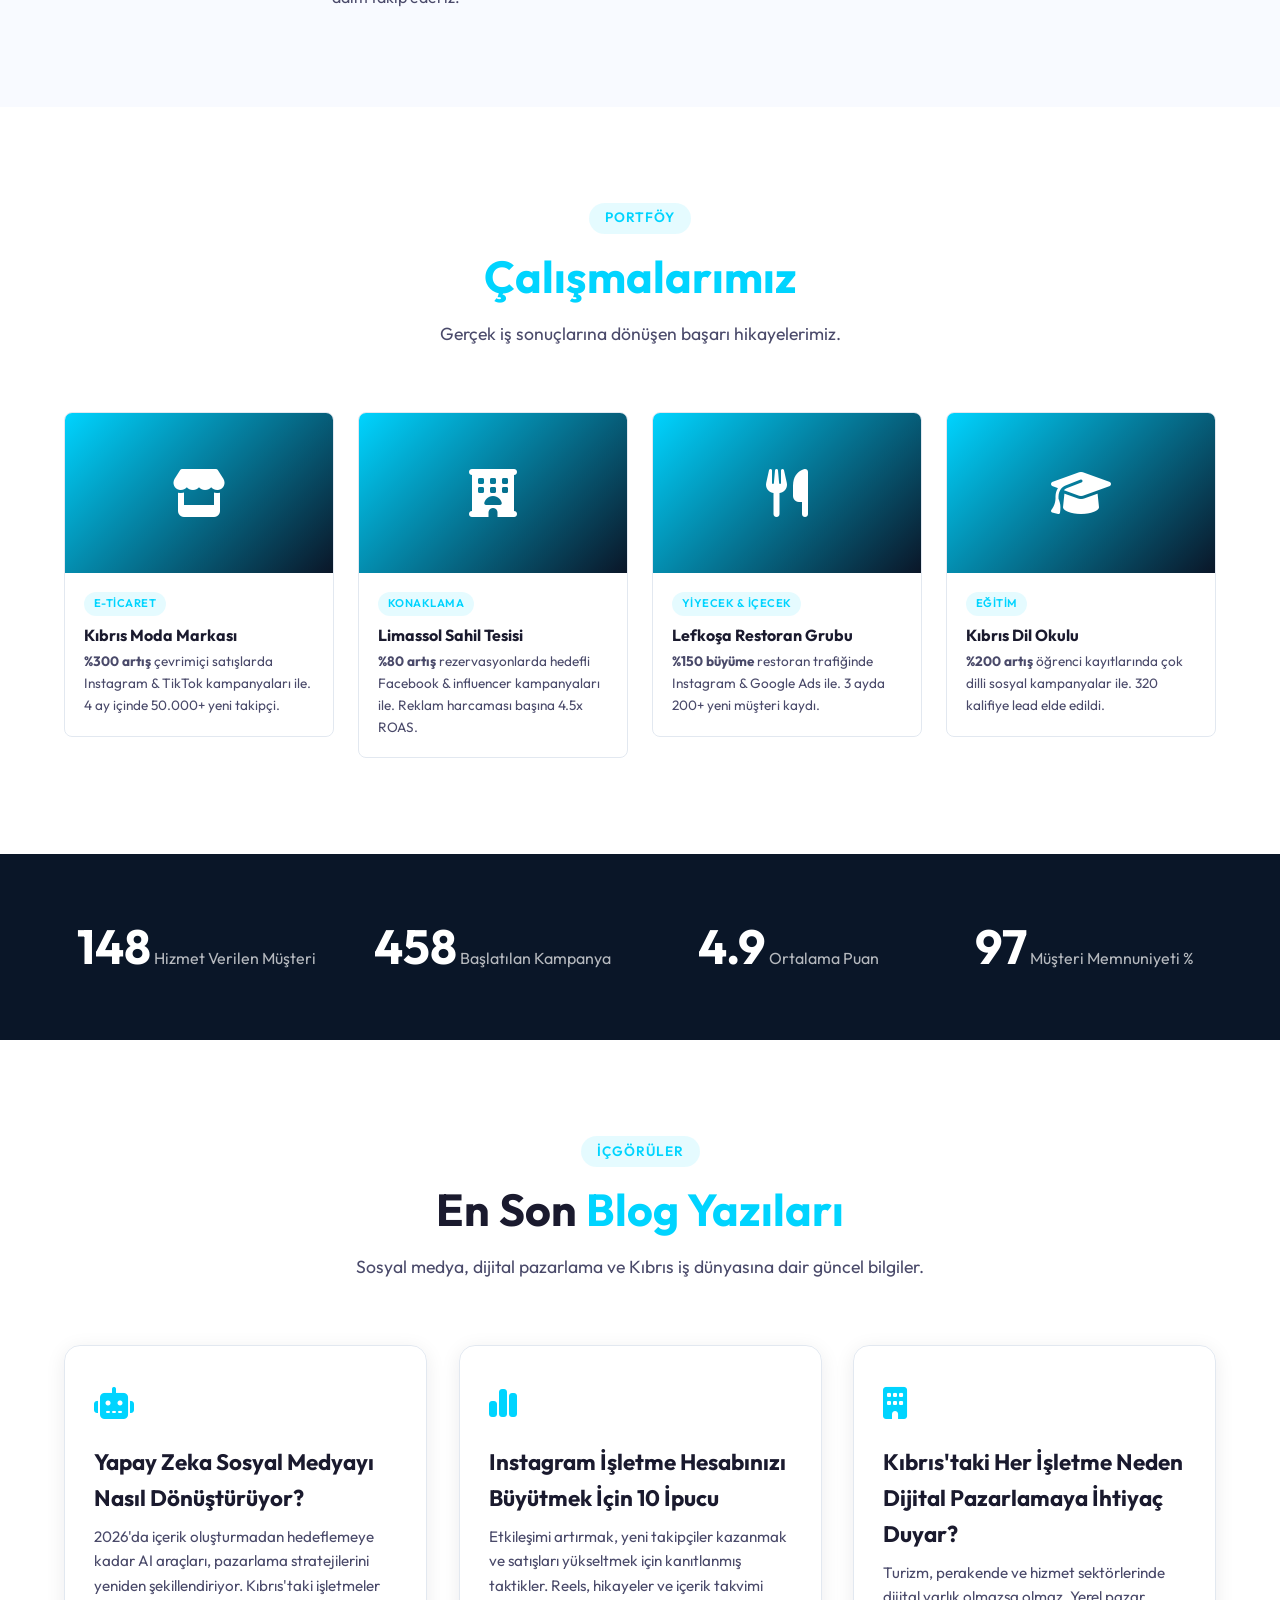
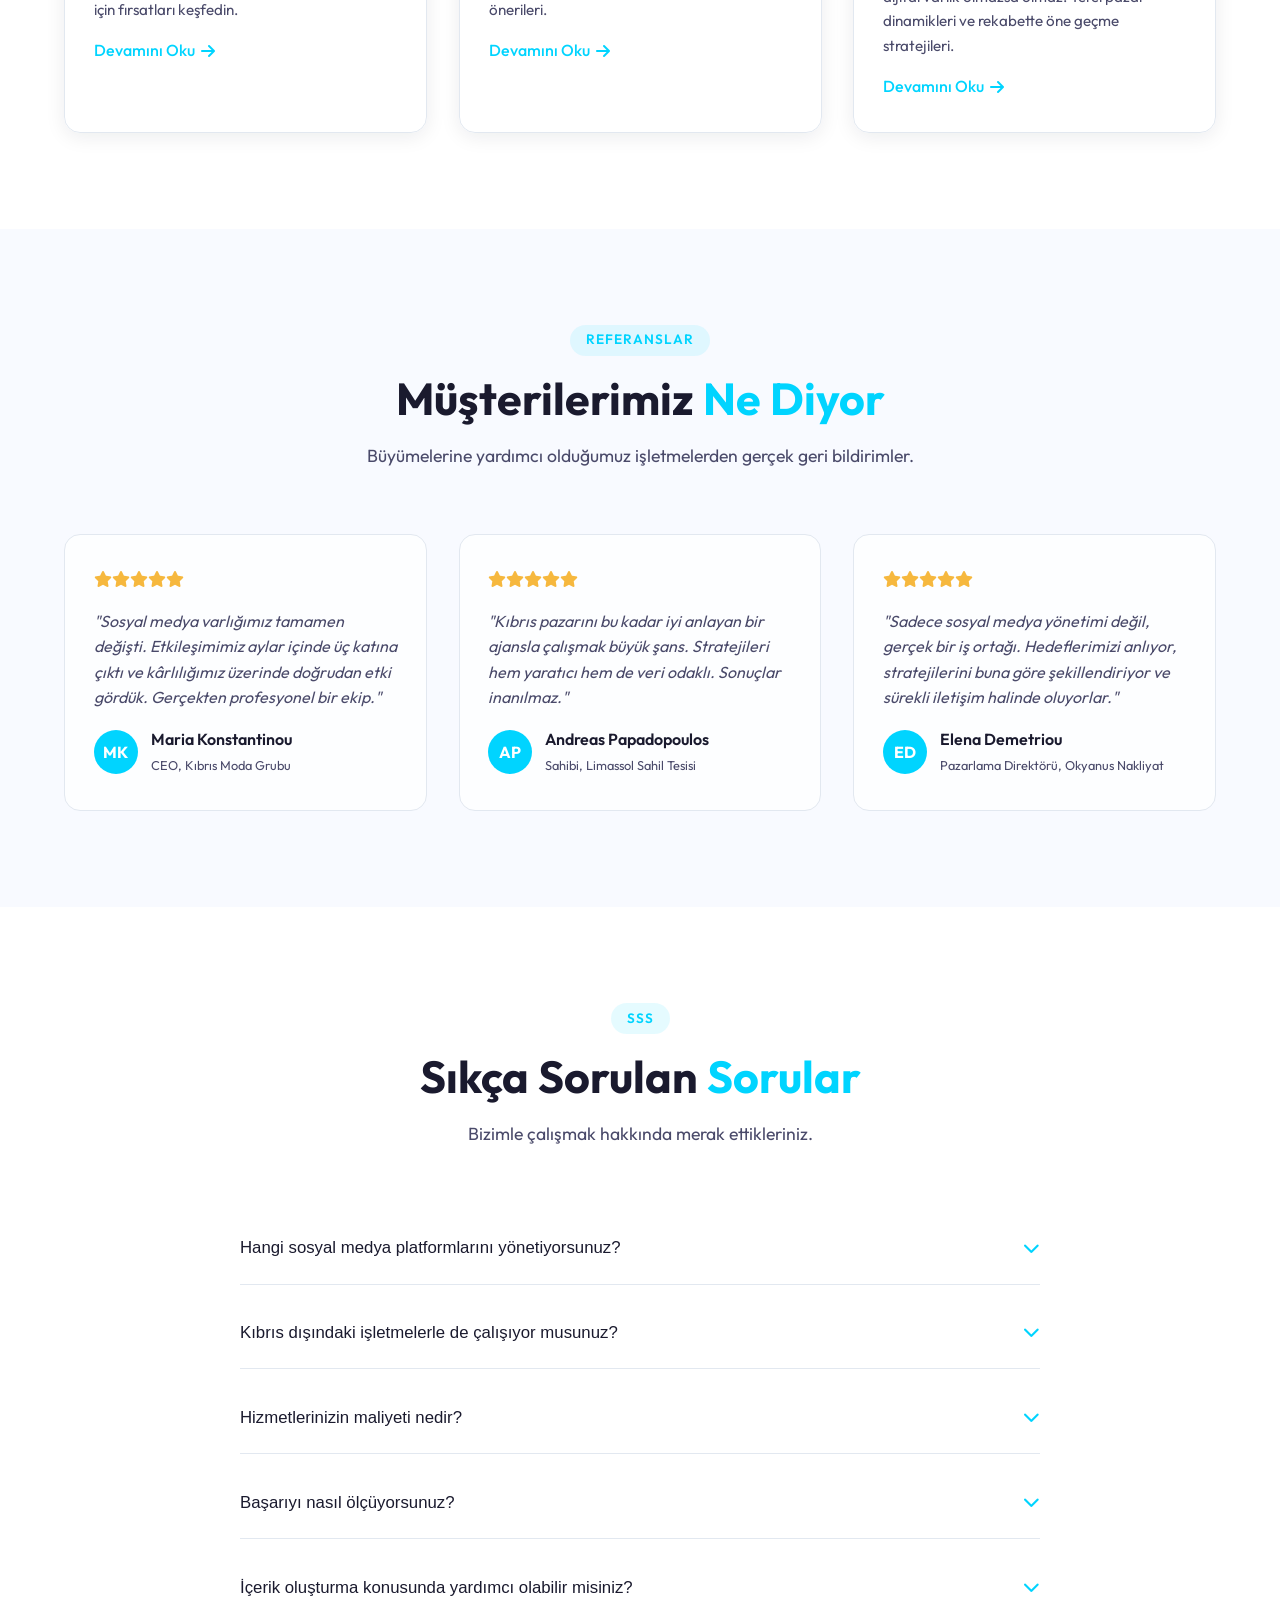
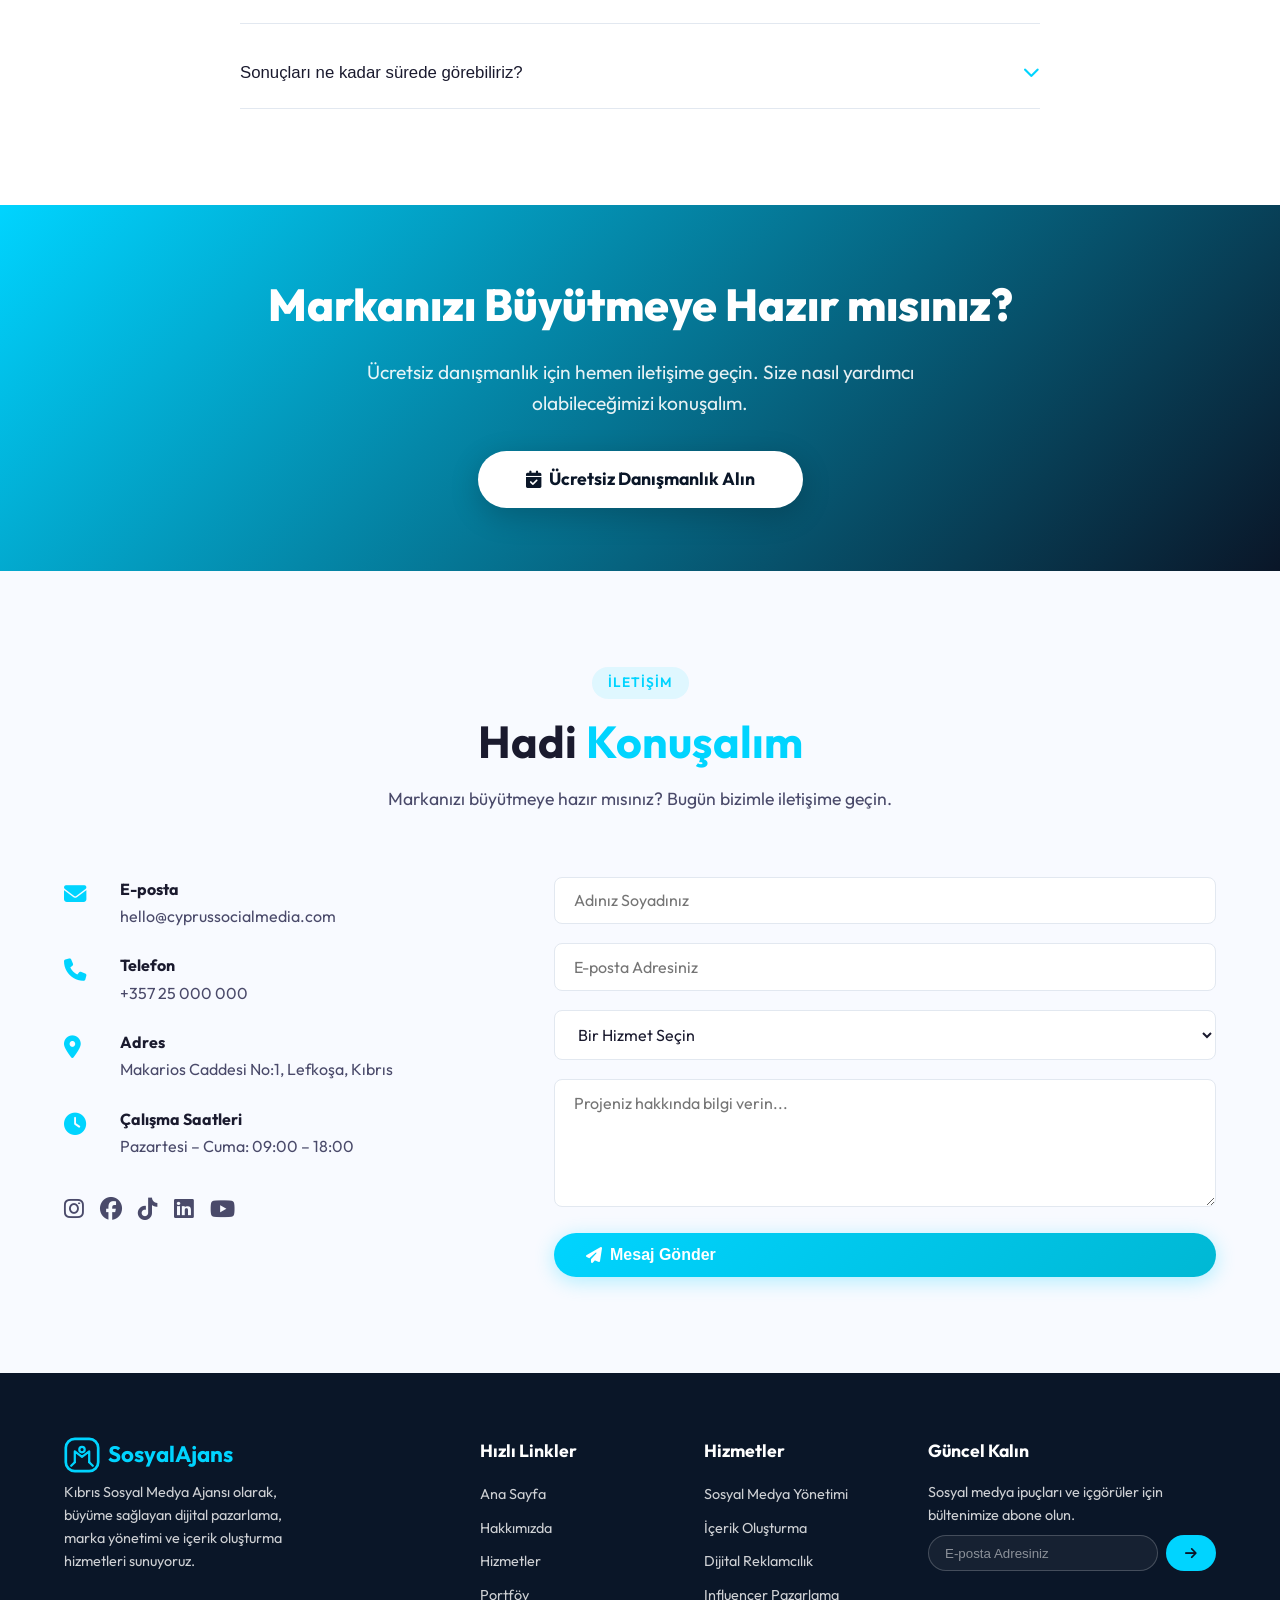
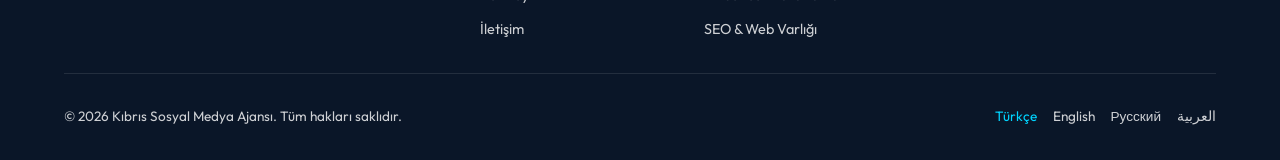
==== commit cfef7dd4: "Refactor website content and improve SEO: Updated titles, descriptions, and text across English, Tur" ====
--- a/index.html
+++ b/index.html
@@ -4,17 +4,17 @@
 <head>
     <meta charset="UTF-8" />
     <meta name="viewport" content="width=device-width, initial-scale=1.0" />
-    <title>Sosyal Medya Ajansı Kıbrıs | Dijital Pazarlama & Marka Yönetimi</title>
+    <title>Kıbrıs Sosyal Medya Ajansı | Dijital Pazarlama, Yönetim & Reklam</title>
     <meta name="description"
-        content="Kıbrıs'ın lider sosyal medya ajansı. Dijital pazarlama, marka yönetimi, içerik oluşturma ve sosyal medya yönetimi hizmetleriyle markanızı çevrimiçi büyütün." />
+        content="Kıbrıs Sosyal Medya Ajansı olarak, sosyal medya yönetimi, dijital reklam ve marka stratejileriyle işletmenizi büyütüyoruz. Kıbrıs'ta sosyal medya reklamı ve yönetimi hizmetleri sunuyoruz." />
     <link rel="canonical" href="https://socialagencyseo.netlify.app/" />
     <link rel="alternate" hreflang="tr" href="https://socialagencyseo.netlify.app/" />
     <link rel="alternate" hreflang="en" href="https://socialagencyseo.netlify.app/en/" />
     <link rel="alternate" hreflang="ru" href="https://socialagencyseo.netlify.app/ru/" />
     <link rel="alternate" hreflang="ar" href="https://socialagencyseo.netlify.app/ar/" />
-    <meta property="og:title" content="Sosyal Medya Ajansı Kıbrıs | Dijital Pazarlama & Marka Yönetimi" />
+    <meta property="og:title" content="Kıbrıs Sosyal Medya Ajansı | Dijital Pazarlama, Yönetim & Reklam" />
     <meta property="og:description"
-        content="Kıbrıs'ın lider sosyal medya ajansı. Dijital pazarlama, marka yönetimi, içerik oluşturma ve sosyal medya yönetimi hizmetleri." />
+        content="Kıbrıs Sosyal Medya Ajansı olarak, sosyal medya yönetimi, dijital reklam ve marka stratejileriyle işletmenizi büyütüyoruz." />
     <meta property="og:type" content="website" />
     <meta name="robots" content="index, follow" />
     <link rel="icon" href="/favicon.ico">
@@ -100,7 +100,6 @@
             color: #00d4ff;
         }
 
-        /* ✅ FIX: Removes bullet points from navbar */
         .nav-links {
             list-style: none;
             display: flex;
@@ -516,7 +515,7 @@
     <!-- ===== NAVBAR ===== -->
     <header class="navbar" id="navbar" role="navigation" aria-label="Ana navigasyon">
         <div class="container navbar-container">
-            <a href="/" class="logo" aria-label="Sosyal Medya Ajansı Kıbrıs">
+            <a href="/" class="logo" aria-label="Kıbrıs Sosyal Medya Ajansı">
                 <svg width="40" height="40" viewBox="0 0 40 40" fill="none" xmlns="http://www.w3.org/2000/svg">
                     <rect x="2" y="2" width="36" height="36" rx="10" stroke="#00d4ff" stroke-width="3" />
                     <path d="M12 28V16L20 22L28 16V28" stroke="#00d4ff" stroke-width="2.5" stroke-linecap="round"
@@ -582,9 +581,9 @@
                         <i class="fas fa-sparkles"></i>
                         <span>Kıbrıs'ın #1 Sosyal Medya Ajansı</span>
                     </div>
-                    <h1><span>Dijital Markalar</span> İnşa Ediyoruz</h1>
+                    <h1><span>Kıbrıs Sosyal Medya Ajansı</span> Olarak Dijital Markalar İnşa Ediyoruz</h1>
                     <p>Kıbrıs pazarına özel stratejik sosyal medya yönetimi, içerik oluşturma ve dijital pazarlama.
-                        Takipçileri sadık müşterilere dönüştürüyoruz.</p>
+                        Kıbrıs Sosyal Medya Ajansı olarak takipçileri sadık müşterilere dönüştürüyoruz.</p>
                     <div class="hero-buttons">
                         <a href="#contact" class="btn btn-primary">
                             <i class="fas fa-rocket"></i> Projenizi Başlatın
@@ -671,11 +670,11 @@
                         </div>
                     </div>
                     <div class="about-content">
-                        <h3>Neden Sosyal Medya Pazarlaması Önemli?</h3>
-                        <p>Günümüz dijital dünyasında tüketicilerin %80'i satın alma kararlarını sosyal medya
-                            etkileşimlerine göre veriyor. Kıbrıs'ta internet kullanım oranı %90'ı aşarken, işletmelerin
-                            rekabette öne çıkması için güçlü bir dijital varlık şart. Biz, bu ihtiyaca yanıt veriyoruz.
-                        </p>
+                        <h3>Neden Kıbrıs Sosyal Medya Ajansı?</h3>
+                        <p>Kıbrıs Sosyal Medya Ajansı olarak, günümüz dijital dünyasında tüketicilerin %80'i satın alma
+                            kararlarını sosyal medya etkileşimlerine göre veriyor. Kıbrıs'ta internet kullanım oranı
+                            %90'ı aşarken, işletmelerin rekabette öne çıkması için güçlü bir dijital varlık şart. Biz,
+                            bu ihtiyaca yanıt veriyoruz.</p>
                         <ul class="about-features">
                             <li><i class="fas fa-check-circle"></i> <span>Veri odaklı stratejiler – gerçek
                                     sonuçlar</span></li>
@@ -698,16 +697,16 @@
                 <div class="section-header">
                     <span class="section-tag">Hizmetlerimiz</span>
                     <h2>Ne <span>Sunuyoruz</span></h2>
-                    <p>Markanızı yükseltmek ve gerçek iş büyümesi sağlamak için tasarlanmış kapsamlı sosyal medya
-                        çözümleri.</p>
+                    <p>Kıbrıs Sosyal Medya Ajansı olarak, markanızı yükseltmek ve gerçek iş büyümesi sağlamak için
+                        tasarlanmış kapsamlı sosyal medya çözümleri sunuyoruz.</p>
                 </div>
                 <div class="services-grid">
                     <div class="service-card">
                         <div class="service-icon"><i class="fas fa-bullhorn"></i></div>
                         <h3>Sosyal Medya Yönetimi</h3>
-                        <p>Instagram, Facebook, TikTok, LinkedIn ve Twitter'da profesyonel yönetim. İçerik takvimi,
-                            günlük etkileşim, büyüme stratejileri ve detaylı analizler ile markanızın çevrimiçi
-                            itibarını inşa ediyoruz.</p>
+                        <p>Kıbrıs Sosyal Medya Yönetimi hizmetimizle Instagram, Facebook, TikTok, LinkedIn ve Twitter'da
+                            profesyonel yönetim. İçerik takvimi, günlük etkileşim, büyüme stratejileri ve detaylı
+                            analizler ile markanızın çevrimiçi itibarını inşa ediyoruz.</p>
                         <a href="#contact" class="service-link">Detaylı Bilgi <i class="fas fa-arrow-right"></i></a>
                     </div>
                     <div class="service-card">
@@ -720,9 +719,9 @@
                     <div class="service-card">
                         <div class="service-icon"><i class="fas fa-chart-line"></i></div>
                         <h3>Dijital Reklamcılık</h3>
-                        <p>Meta Ads, TikTok Ads, Google Ads ve LinkedIn Ads üzerinden hedefli kampanyalar. Dönüşüm
-                            odaklı stratejilerle yatırım getirinizi (ROI) maksimize ediyor, Kıbrıs'ta doğru kitleye
-                            ulaşıyoruz.</p>
+                        <p>Kıbrıs Sosyal Medya Reklamı hizmetimizle Meta Ads, TikTok Ads, Google Ads ve LinkedIn Ads
+                            üzerinden hedefli kampanyalar. Dönüşüm odaklı stratejilerle yatırım getirinizi (ROI)
+                            maksimize ediyor, Kıbrıs'ta doğru kitleye ulaşıyoruz.</p>
                         <a href="#contact" class="service-link">Detaylı Bilgi <i class="fas fa-arrow-right"></i></a>
                     </div>
                     <div class="service-card">
@@ -1199,8 +1198,8 @@
                         </svg>
                         <span>Sosyal<span>Ajans</span></span>
                     </a>
-                    <p>Kıbrıs'ın lider sosyal medya ajansı. Büyüme sağlayan dijital pazarlama, marka yönetimi ve içerik
-                        oluşturma hizmetleri.</p>
+                    <p>Kıbrıs Sosyal Medya Ajansı olarak, büyüme sağlayan dijital pazarlama, marka yönetimi ve içerik
+                        oluşturma hizmetleri sunuyoruz.</p>
                 </div>
                 <div class="footer-links">
                     <h3>Hızlı Linkler</h3>
@@ -1232,7 +1231,7 @@
                 </div>
             </div>
             <div class="footer-bottom">
-                <p>&copy; 2026 Sosyal Medya Ajansı Kıbrıs. Tüm hakları saklıdır.</p>
+                <p>&copy; 2026 Kıbrıs Sosyal Medya Ajansı. Tüm hakları saklıdır.</p>
                 <div class="footer-lang-links">
                     <a href="/" hreflang="tr" class="active">Türkçe</a>
                     <a href="/en/" hreflang="en">English</a>
